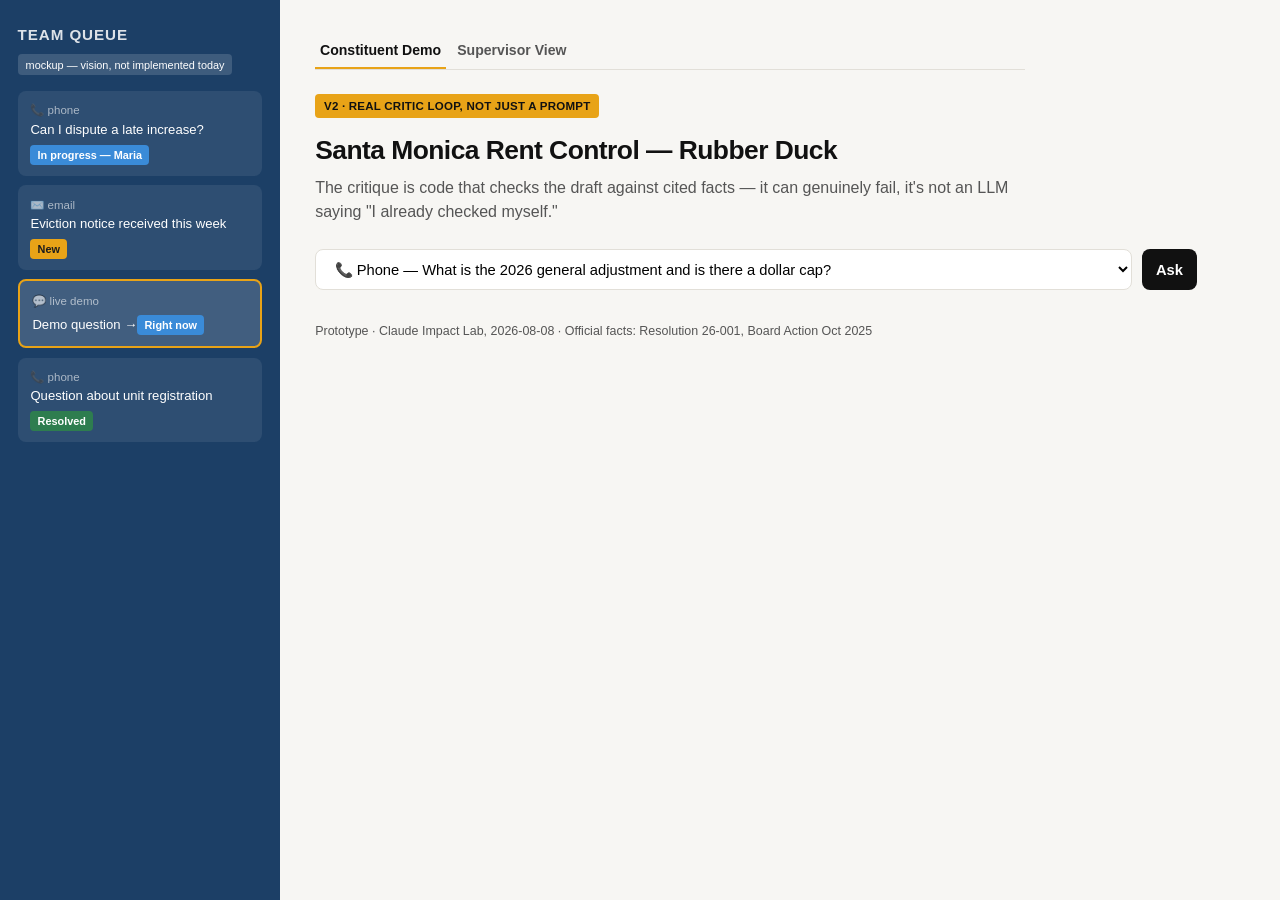
==== demo.html @ db66ff08 "demo.html: ADU case escalates instead of answering Client raised ADUs alongside Airbnb, describing t" ====
<!DOCTYPE html>
<html lang="en">
<head>
<meta charset="UTF-8">
<meta name="viewport" content="width=device-width, initial-scale=1.0">
<title>Santa Monica Rent Control — Rubber Duck</title>
<style>
  :root {
    --bg: #f7f6f3; --card: #fff; --ink: #111; --accent: #e8a317;
    --muted: #555; --border: #e2dfd8; --blue: #1c3f66; --blue-lt: #eaf1f8;
    --ok: #1f7a3d; --fail: #b3261e; --tenant: #1c3f66; --landlord: #8a5a17;
  }
  * { box-sizing: border-box; margin: 0; padding: 0; }
  body {
    font-family: -apple-system, BlinkMacSystemFont, "Segoe UI", Roboto, Helvetica, Arial, sans-serif;
    background: var(--bg); color: var(--ink); line-height: 1.5;
  }
  .shell { display: grid; grid-template-columns: 280px 1fr; min-height: 100vh; }
  @media (max-width: 800px) { .shell { grid-template-columns: 1fr; } }

  /* side queue -- Lily's vision, honestly labeled as a mockup */
  .queue { background: var(--blue); color: #fff; padding: 1.5rem 1.1rem; }
  .queue h2 { font-size: .95rem; text-transform: uppercase; letter-spacing: .06em; opacity: .85; margin-bottom: .3rem; }
  .queue .tag-mockup { font-size: .68rem; background: rgba(255,255,255,.15); padding: .15rem .5rem; border-radius: 4px; display: inline-block; margin-bottom: 1rem; }
  .ticket { background: rgba(255,255,255,.08); border-radius: 8px; padding: .7rem .8rem; margin-bottom: .6rem; font-size: .82rem; }
  .ticket .channel { opacity: .6; font-size: .72rem; }
  .status { display: inline-block; font-size: .68rem; font-weight: 700; padding: .1rem .45rem; border-radius: 4px; margin-top: .35rem; }
  .status.new { background: #e8a317; color: #1c1c1c; }
  .status.progress { background: #3a8bd8; color: #fff; }
  .status.done { background: #2e7d4f; color: #fff; }
  .ticket.active { border: 2px solid var(--accent); background: rgba(255,255,255,.16); }

  main { padding: 2rem 2.2rem 3rem; max-width: 780px; }
  .tag { display: inline-block; background: var(--accent); color: #111; font-size: .72rem; font-weight: 700; padding: .22rem .55rem; border-radius: 4px; margin-bottom: .8rem; letter-spacing: .02em; }
  h1 { font-size: 1.65rem; font-weight: 700; letter-spacing: -.02em; margin-bottom: .3rem; }
  .lead { color: var(--muted); margin-bottom: 1.6rem; }

  .question-box { display: flex; gap: .6rem; margin-bottom: 1.6rem; }
  select, button.ask {
    font-size: .92rem; padding: .65rem .9rem; border-radius: 8px; border: 1px solid var(--border);
  }
  select { flex: 1; background: #fff; }
  button.ask { background: var(--ink); color: #fff; border: none; font-weight: 600; cursor: pointer; }
  button.ask:hover { opacity: .88; }

  .step { background: var(--card); border: 1px solid var(--border); border-radius: 12px; padding: 1.2rem 1.4rem; margin-bottom: 1rem; opacity: 0; transform: translateY(6px); transition: opacity .35s, transform .35s; }
  .step.show { opacity: 1; transform: translateY(0); }
  .step h3 { font-size: .82rem; text-transform: uppercase; letter-spacing: .05em; color: var(--muted); margin-bottom: .5rem; display: flex; align-items: center; gap: .4rem; }
  .step .body { font-size: .93rem; }
  .step.critique-ok h3 { color: var(--ok); }
  .step.critique-fail h3 { color: var(--fail); }
  .step.escalate h3 { color: var(--landlord); }
  .cite { color: var(--muted); font-size: .8rem; }
  .finding { font-size: .85rem; padding: .3rem 0; }
  .finding.ok { color: var(--ok); }
  .finding.fail { color: var(--fail); font-weight: 600; }

  .urgency-pill { display: inline-block; font-size: .7rem; font-weight: 700; padding: .15rem .5rem; border-radius: 999px; margin-left: .4rem; vertical-align: middle; }
  .urgency-pill.FAQ { background: #e6ebf1; color: var(--blue); }
  .urgency-pill.normal { background: #eee; color: var(--muted); }
  .urgency-pill.URGENT { background: #fdeceb; color: var(--fail); }

  .channel-pill { display: inline-block; font-size: .78rem; font-weight: 600; padding: .2rem .6rem; border-radius: 999px; background: var(--blue-lt); color: var(--blue); margin-right: .4rem; }

  .two-party { display: grid; grid-template-columns: 1fr 1fr; gap: .9rem; margin-top: .6rem; }
  @media (max-width: 620px) { .two-party { grid-template-columns: 1fr; } }
  .party-card { border-radius: 10px; padding: .8rem .9rem; font-size: .88rem; }
  .party-card.tenant { background: #eaf1f8; border-left: 4px solid var(--tenant); }
  .party-card.landlord { background: #fbf1e0; border-left: 4px solid var(--landlord); }
  .party-card .party-label { font-weight: 700; font-size: .72rem; text-transform: uppercase; letter-spacing: .04em; margin-bottom: .35rem; }
  .party-card.tenant .party-label { color: var(--tenant); }
  .party-card.landlord .party-label { color: var(--landlord); }
  .party-fact { margin-bottom: .55rem; }
  .party-fact:last-child { margin-bottom: 0; }

  .closing-question { margin-top: .9rem; font-style: italic; color: var(--muted); }

  .telemetry { background: var(--ink); color: #fff; border-radius: 12px; padding: 1.3rem 1.4rem; margin-top: 1.4rem; }
  .telemetry h3 { font-size: .82rem; text-transform: uppercase; letter-spacing: .05em; opacity: .75; margin-bottom: .7rem; }
  .telemetry-row { display: flex; justify-content: space-between; align-items: baseline; padding: .5rem 0; border-bottom: 1px solid rgba(255,255,255,.12); }
  .telemetry-row:last-child { border-bottom: none; }
  .telemetry-label { font-size: .85rem; opacity: .8; }
  .telemetry-value { font-size: 1.3rem; font-weight: 700; }
  .telemetry-value.accent { color: var(--accent); }
  .telemetry-note { font-size: .72rem; opacity: .55; margin-top: .6rem; }

  footer { margin-top: 2rem; font-size: .78rem; color: var(--muted); }

  /* tabs */
  .tab-bar { display: flex; gap: .4rem; margin-bottom: 1.4rem; border-bottom: 1px solid var(--border); }
  .tab-btn { background: none; border: none; font-size: .88rem; font-weight: 600; color: var(--muted); padding: .6rem .3rem; cursor: pointer; border-bottom: 2px solid transparent; }
  .tab-btn.active { color: var(--ink); border-bottom-color: var(--accent); }
  .tab-btn:hover { color: var(--ink); }

  /* supervisor view (mockup) */
  .supervisor-grid { display: grid; grid-template-columns: 1fr 1fr; gap: 1rem; }
  @media (max-width: 700px) { .supervisor-grid { grid-template-columns: 1fr; } }
  .sup-card { background: var(--card); border: 1px solid var(--border); border-radius: 12px; padding: 1.1rem 1.3rem; }
  .sup-card h3 { font-size: .82rem; text-transform: uppercase; letter-spacing: .05em; color: var(--muted); margin-bottom: .7rem; }
  .sup-note { font-size: .82rem; color: var(--muted); font-style: italic; margin-bottom: .7rem; }
  .staff-row { display: flex; justify-content: space-between; padding: .4rem 0; border-bottom: 1px solid var(--border); font-size: .88rem; }
  .staff-row:last-child { border-bottom: none; }
  .staff-role { color: var(--muted); font-size: .78rem; }
  .staff-count { font-weight: 600; }
  .pill-leave { display: inline-block; background: #fdeceb; color: var(--fail); font-size: .68rem; font-weight: 700; padding: .1rem .4rem; border-radius: 4px; margin-left: .4rem; }
  .speed-row { display: flex; align-items: center; gap: .6rem; padding: .35rem 0; font-size: .85rem; }
  .speed-name { width: 55px; flex-shrink: 0; }
  .speed-bar { flex: 1; height: 8px; background: var(--border); border-radius: 999px; overflow: hidden; }
  .speed-fill { height: 100%; background: var(--accent); border-radius: 999px; }
  .speed-val { width: 100px; flex-shrink: 0; font-weight: 600; font-size: .8rem; }
  .speed-trend { color: var(--ok); font-weight: 700; font-size: .72rem; }
  .coverage-row, .requeue-row { font-size: .88rem; padding: .35rem 0; }
</style>
</head>
<body>
<div class="shell">

  <aside class="queue">
    <h2>Team Queue</h2>
    <div class="tag-mockup">mockup — vision, not implemented today</div>
    <div class="ticket"><div class="channel">📞 phone</div>Can I dispute a late increase?<div class="status progress">In progress — Maria</div></div>
    <div class="ticket"><div class="channel">✉️ email</div>Eviction notice received this week<div class="status new">New</div></div>
    <div class="ticket active"><div class="channel">💬 live demo</div>Demo question →<div class="status progress">Right now</div></div>
    <div class="ticket"><div class="channel">📞 phone</div>Question about unit registration<div class="status done">Resolved</div></div>
  </aside>

  <main>
    <div class="tab-bar">
      <button class="tab-btn active" id="tab-btn-demo" onclick="switchTab('demo')">Constituent Demo</button>
      <button class="tab-btn" id="tab-btn-supervisor" onclick="switchTab('supervisor')">Supervisor View</button>
    </div>

    <div id="tab-demo">
      <div class="tag">V2 · REAL CRITIC LOOP, NOT JUST A PROMPT</div>
      <h1>Santa Monica Rent Control — Rubber Duck</h1>
      <p class="lead">The critique is code that checks the draft against cited facts — it can genuinely fail, it's not an LLM saying "I already checked myself."</p>

      <div class="question-box">
        <select id="questions">
          <option value="0">📞 Phone — What is the 2026 general adjustment and is there a dollar cap?</option>
          <option value="1">💬 Text — My tenancy started in November 2025. Am I eligible for the September 2026 adjustment?</option>
          <option value="2">✉️ Email — I want to put my unit on Airbnb for short stays, does rent control apply?</option>
          <option value="3">💬 Text — I'm thinking of building an ADU on my property, does rent control apply to it?</option>
          <option value="4">📞 Phone — I got a 3-day eviction notice, what do I do?</option>
          <option value="5">✉️ Email — The landlord's story: "I came back to my beach house and there are people living inside for a year now..."</option>
          <option value="6">⚠️ Trap question: what's the increase, according to you, 8%?</option>
        </select>
        <button class="ask" onclick="run()">Ask</button>
      </div>

      <div id="steps"></div>

      <footer>Prototype · Claude Impact Lab, 2026-08-08 · Official facts: Resolution 26-001, Board Action Oct 2025</footer>
    </div>

    <div id="tab-supervisor" style="display:none;">
      <div class="tag" style="background:#eee;color:var(--muted);">MOCKUP — VISION, NOT IMPLEMENTED TODAY</div>
      <h1>Supervisor View</h1>
      <p class="lead">"I also want to be able to show my boss that I'm doing things." — client, verbatim. What a supervisor needs to see day to day.</p>

      <div class="supervisor-grid">
        <div class="sup-card">
          <h3>Cases by staff member</h3>
          <div class="staff-row"><span class="staff-name">Maria <span class="staff-role">(lead)</span></span><span class="staff-count">14 active</span></div>
          <div class="staff-row"><span class="staff-name">Devon <span class="staff-role">(intern)</span></span><span class="staff-count">6 active</span></div>
          <div class="staff-row"><span class="staff-name">Priya <span class="staff-role">(intern)</span></span><span class="staff-count">5 active</span></div>
          <div class="staff-row"><span class="staff-name">Sam <span class="staff-role">(part-time)</span></span><span class="staff-count">3 active <span class="pill-leave">on leave next 2 days</span></span></div>
        </div>

        <div class="sup-card">
          <h3>Speed per person, over time</h3>
          <p class="sup-note">"They started training, had less speed, now they're at full speed." — client, verbatim.</p>
          <div class="speed-row"><span class="speed-name">Maria</span><div class="speed-bar"><div class="speed-fill" style="width:92%"></div></div><span class="speed-val">92%</span></div>
          <div class="speed-row"><span class="speed-name">Devon</span><div class="speed-bar"><div class="speed-fill" style="width:78%"></div></div><span class="speed-val">78% <span class="speed-trend">↑ from 40%</span></span></div>
          <div class="speed-row"><span class="speed-name">Priya</span><div class="speed-bar"><div class="speed-fill" style="width:85%"></div></div><span class="speed-val">85% <span class="speed-trend">↑ from 35%</span></span></div>
          <div class="speed-row"><span class="speed-name">Sam</span><div class="speed-bar"><div class="speed-fill" style="width:60%"></div></div><span class="speed-val">60%</span></div>
        </div>

        <div class="sup-card">
          <h3>Coverage</h3>
          <div class="coverage-row"><span class="finding fail" style="padding:0;">Sam</span> — out next 2 days, <strong>4 cases reassigned</strong> to Maria &amp; Priya</div>
          <div class="coverage-row">All other staff — <span class="finding ok" style="padding:0;">covered</span></div>
        </div>

        <div class="sup-card">
          <h3>Unresolved / re-queued</h3>
          <div class="requeue-row">3 cases re-queued this week (staff unavailable)</div>
          <div class="requeue-row">1 case unresolved &gt;5 days — flagged for follow-up</div>
        </div>
      </div>

      <footer style="margin-top:1.6rem;">Mockup only — no case data shown here is real. Field structure reflects the client's request, not a working integration.</footer>
    </div>
  </main>
</div>

<script>
// Same logic as duck.py, re-implemented in plain JS so the live demo has no
// dependency on a server, network, or API -- zero points of failure.
const FACTS = {
  ga_2026_pct: {label: "2026 general adjustment", value: "2.6%", citation: "Resolution 26-001"},
  ga_2026_cap: {label: "2026 general adjustment dollar cap", value: "$70/month (units with MAR ≥ $2,674)", citation: "Resolution 26-001"},
  ga_2026_effective: {label: "2026 general adjustment effective date", value: "September 1, 2026", citation: "Resolution 26-001"},
  ga_eligibility: {label: "general adjustment eligibility", value: "tenancy started before Sep 1, 2025; unit properly registered; no uncorrected health/safety citations; written notice per state law", citation: "Resolution 26-001"},
  banked_cap: {label: "banked increase cap", value: "maximum 10% of the tenant's previous rent in any 12-month period", citation: "Board Action, October 2025"},
  just_cause_eviction: {label: "just-cause eviction", value: "applies; grounds listed in Charter Sec. 1806", citation: "City Charter Sec. 1806"},
};

// Two-party framing: for each fact, what it means for each side. The office
// represents both tenants and landlords, it does not arbitrate -- the system
// ILLUMINATES the difference in reading, it does not resolve it. Same fact,
// same citation, two readings.
const TWO_PARTY = {
  ga_2026_pct: {
    tenant: "Your rent can go up by at most 2.6% starting Sep 1, 2026 -- no more than that under this adjustment, subject to the dollar cap if it applies.",
    landlord: "You can apply up to a 2.6% general adjustment starting Sep 1, 2026, subject to the dollar cap for higher-rent units.",
  },
  ga_2026_cap: {
    tenant: "If your current rent (MAR) is $2,674 or more, the dollar increase is capped at $70/month even if 2.6% would be higher in your case.",
    landlord: "For units with MAR ≥ $2,674, the increase cannot exceed $70/month even if the calculated 2.6% is higher.",
  },
  ga_eligibility: {
    tenant: "The landlord can only apply this adjustment if your tenancy started before Sep 1, 2025, the unit is registered, there are no uncorrected health/safety citations, and you were given written notice per state law. If any of these is missing, you can challenge the increase.",
    landlord: "To apply the adjustment you need the tenancy to have started before Sep 1, 2025, the unit to be registered, no outstanding health/safety citations, and written notice given per state law.",
  },
  banked_cap: {
    tenant: "Even if the landlord has banked increases from prior years, they cannot charge you more than 10% of your previous rent in any 12-month period, all at once.",
    landlord: "Banked increases applied at once are capped at a maximum of 10% of the tenant's previous rent in any 12-month period.",
  },
  just_cause_eviction: {
    tenant: "You cannot be evicted without a recognized just cause -- the valid grounds are listed in Charter Sec. 1806, it is not up to the landlord's discretion.",
    landlord: "To evict a tenant you need a just cause among the grounds listed in Charter Sec. 1806 -- ending the lease alone is not enough.",
  },
};

// Office-reported baseline: this number comes from the Rent Control Board,
// it is not something we measured. Never present it as our own measurement.
const OFFICE_REPORTED_BASELINE = "3–5 weeks";

const QUESTIONS = [
  {
    q: "What is the 2026 general adjustment and is there a dollar cap?",
    channel: "phone", urgency: "normal",
    topics: ["ga_2026_pct", "ga_2026_cap", "ga_2026_effective"],
  },
  {
    q: "My tenancy started in November 2025. Am I eligible for the September 2026 adjustment?",
    channel: "text", urgency: "normal",
    topics: ["ga_eligibility", "ga_2026_effective"],
  },
  {
    q: "I want to put my unit on Airbnb for short stays, does rent control apply?",
    channel: "email", urgency: "normal",
    escalate: true,
    escalateReason: "This question mentions short-term/Airbnb-style rental. The official source (santamonica.gov/rentcontrol) does not cover this topic, so nothing can be asserted with a verified citation. Escalating to human staff.",
  },
  // ADUs (accessory dwelling units): same treatment as Airbnb -- escalate, do
  // not answer. The client described ADUs as legal only under "a very
  // specific set of conditions" and "a big problem" -- exactly the kind of
  // conditional rule that must not be guessed at from a facts table that
  // doesn't have those conditions in it.
  {
    q: "I'm thinking of building an ADU (accessory dwelling unit) on my property. Does rent control apply to it?",
    channel: "text", urgency: "normal",
    escalate: true,
    escalateReason: "This question is about an accessory dwelling unit (ADU). ADUs are legal only under a specific set of conditions, and the facts table doesn't have the detail needed to assert which conditions apply here. Escalating to human staff.",
  },
  {
    q: "I got a 3-day eviction notice, what do I do?",
    channel: "phone", urgency: "URGENT",
    topics: ["just_cause_eviction"],
  },
  // The landlord-in-crisis story: same office, same neutrality, same quality
  // of service for a landlord as for a tenant. We DO cite the one fact we
  // have (just-cause eviction applies) but we do NOT determine which specific
  // ground applies to this occupant's situation -- that's a case-specific
  // legal determination the facts table doesn't resolve, so it escalates
  // instead of guessing. Proves neutrality better than any tenant example.
  {
    q: "I saved my whole life and bought a beautiful house facing the beach. I'm not there much, I go in summer. I came back once and there are people living inside for a year now. At this point I can't just remove them. What are my legal options in Santa Monica?",
    channel: "email", urgency: "normal",
    partialEscalate: true,
    topics: ["just_cause_eviction"],
    escalateReason: "This situation needs a case-specific legal determination (which just-cause ground applies, and how) that the facts table doesn't resolve on its own. Escalating to human staff for a full review -- the general rule above is cited, but the specific path forward is not something we can assert without more detail.",
  },
  // trap question: forces a draft with a number that has NO citation, so the
  // critique genuinely fails live, instead of a happy path that could never fail
  {
    q: "What's the increase, according to you, 8%?",
    channel: "text", urgency: "normal",
    topics: ["ga_2026_pct"], forceFail: true,
  },
];

const CHANNEL_ICON = {phone: "📞", text: "💬", email: "✉️"};
const CHANNEL_LABEL = {phone: "Outbound call", text: "Outbound SMS", email: "Outbound email"};

function switchTab(tab) {
  document.getElementById('tab-demo').style.display = tab === 'demo' ? '' : 'none';
  document.getElementById('tab-supervisor').style.display = tab === 'supervisor' ? '' : 'none';
  document.getElementById('tab-btn-demo').classList.toggle('active', tab === 'demo');
  document.getElementById('tab-btn-supervisor').classList.toggle('active', tab === 'supervisor');
}

function stepHTML(cls, title, bodyHTML) {
  return `<div class="step ${cls}"><h3>${title}</h3><div class="body">${bodyHTML}</div></div>`;
}

async function show(html) {
  document.getElementById('steps').insertAdjacentHTML('beforeend', html);
  await new Promise(r => setTimeout(r, 40));
  const nodes = document.querySelectorAll('.step');
  nodes[nodes.length - 1].classList.add('show');
  await new Promise(r => setTimeout(r, 550));
}

function fmtMinutes(startMs) {
  const elapsed = (performance.now() - startMs) / 1000;
  return elapsed < 1 ? "< 1 second" : elapsed.toFixed(1) + " seconds";
}

async function run() {
  const t0 = performance.now();
  document.getElementById('steps').innerHTML = '';
  const idx = parseInt(document.getElementById('questions').value);
  const p = QUESTIONS[idx];

  // STEP 1 -- ticket comes in on a channel, visible
  await show(stepHTML('', '1 · Ticket received',
    `<span class="channel-pill">${CHANNEL_ICON[p.channel]} ${p.channel}</span>` +
    `<span class="urgency-pill ${p.urgency}">${p.urgency === 'URGENT' ? '🔴 URGENT' : p.urgency === 'FAQ' ? 'FAQ' : 'normal'}</span>` +
    `<br><br><em>"${p.q}"</em>`
  ));

  // STEP 2 -- Airbnb / short-term always escalates, no fact-based answer generated
  if (p.escalate) {
    await show(stepHTML('escalate', '2 · Escalation triggered', p.escalateReason));
    await show(stepHTML('escalate', '3 · Final response',
      `[${CHANNEL_LABEL[p.channel]}] This request needs direct attention from our staff -- I'm escalating it right now so someone can contact you with a specific answer. In the meantime you can check santamonica.gov/rentcontrol.` +
      `<div class="closing-question">Does this cover your question, or do you need more info?</div>`
    ));
    renderTelemetry(idx, t0, true);
    return;
  }

  // STEP 2b -- partial escalation: we DO cite the one fact we have, but the
  // case-specific determination (which ground, how it applies here) is
  // outside what the facts table can answer, so it escalates instead of
  // guessing. Same office, same neutrality, same standard of care for a
  // landlord as for a tenant -- this is the case that proves it.
  if (p.partialEscalate) {
    const cited = p.topics.map(t => `${FACTS[t].label}: ${FACTS[t].value} [${FACTS[t].citation}]`).join(' — ');
    await show(stepHTML('', '2 · Draft (the one fact we can cite)', cited));
    await show(stepHTML('escalate', '3 · Critique: general rule cited, specific determination escalated', p.escalateReason));
    await show(stepHTML('escalate', '4 · Final response',
      `[${CHANNEL_LABEL[p.channel]}] Here's what applies in general: ${cited}. For your specific situation, this needs a full review by our staff -- I'm escalating it now so someone can walk through the details with you. In the meantime you can check santamonica.gov/rentcontrol.` +
      `<div class="closing-question">Does this cover your question, or do you need more info?</div>`
    ));
    renderTelemetry(idx, t0, false, false, true);
    return;
  }

  // STEP 2 -- draft (not yet verified)
  let draft = p.topics.map(t => `${FACTS[t].label}: ${FACTS[t].value} [${FACTS[t].citation}]`).join(' — ');
  if (p.forceFail) draft = 'the 2026 general adjustment is 8%, no source'; // deliberately off-spec draft, to show the critique genuinely catches it
  await show(stepHTML('', '2 · Draft (not yet verified)', draft));

  // STEP 3 -- CRITIQUE: real check against the facts table, can fail
  const findings = [];
  if (p.forceFail) {
    findings.push('<div class="finding fail">✗ FAIL: "8%" does not appear in the official facts table — invented number detected</div>');
  } else {
    for (const t of p.topics) {
      if (draft.includes(FACTS[t].citation)) {
        findings.push(`<div class="finding ok">✓ "${FACTS[t].label}" verified against ${FACTS[t].citation}</div>`);
      } else {
        findings.push(`<div class="finding fail">✗ FAIL: "${t}" has no citation</div>`);
      }
    }
  }
  const failed = findings.some(h => h.includes('fail'));
  await show(stepHTML(failed ? 'critique-fail' : 'critique-ok', '3 · Critique (code, not another prompt)', findings.join('')));

  // STEP 4 -- final response
  if (failed) {
    await show(stepHTML('critique-fail', '4 · Final response',
      `[${CHANNEL_LABEL[p.channel]}] This answer is withheld. The system blocked it because it could not be verified — the resident is referred to santamonica.gov/rentcontrol.`
    ));
    renderTelemetry(idx, t0, false, true);
    return;
  }

  let finalHTML = `[${CHANNEL_LABEL[p.channel]}] ${draft}<br><br><span class="cite">Every fact shown was verified against the official source before reaching you.</span>`;

  // STEP 5 -- two-party panel: same fact, same citation, two readings
  const partyCards = p.topics.filter(t => TWO_PARTY[t]).map(t => `
    <div class="party-card tenant"><div class="party-label">If you're a tenant</div><div class="party-fact">${TWO_PARTY[t].tenant}</div></div>
    <div class="party-card landlord"><div class="party-label">If you're a landlord</div><div class="party-fact">${TWO_PARTY[t].landlord}</div></div>
  `).join('');

  await show(stepHTML('', '4 · Final response', finalHTML));
  if (partyCards) {
    await show(stepHTML('', '5 · How this applies to your situation', `<div class="two-party">${partyCards}</div>`));
  }
  await show(stepHTML('', `${partyCards ? '6' : '5'} · Closing question`,
    `<span class="closing-question">Does this cover your question, or do you need more info?</span>`
  ));

  renderTelemetry(idx, t0, false, false);
}

function renderTelemetry(idx, t0, escalated, blocked, partialEscalated) {
  const elapsed = fmtMinutes(t0);
  let outcomeLabel = "Resolved without human staff";
  if (escalated) outcomeLabel = "Escalated to human staff (correct outcome — topic outside official source)";
  if (blocked) outcomeLabel = "Answer withheld by critique (correct outcome — no invented facts shown)";
  if (partialEscalated) outcomeLabel = "General rule cited, case-specific review escalated (correct outcome — same standard for landlord as for tenant)";

  document.getElementById('steps').insertAdjacentHTML('beforeend', `
    <div class="telemetry">
      <h3>Telemetry — what Ericka reports to oversight</h3>
      <div class="telemetry-row">
        <div class="telemetry-label">Office-reported baseline (not measured by us)</div>
        <div class="telemetry-value">${OFFICE_REPORTED_BASELINE}</div>
      </div>
      <div class="telemetry-row">
        <div class="telemetry-label">This query, start to finish</div>
        <div class="telemetry-value accent">${elapsed}</div>
      </div>
      <div class="telemetry-row">
        <div class="telemetry-label">Outcome</div>
        <div class="telemetry-value" style="font-size:.95rem;">${outcomeLabel}</div>
      </div>
      <div class="telemetry-note">Baseline is a figure reported by the Rent Control Board office, not a measurement performed by this system. The per-query time above is measured live in this demo run.</div>
    </div>
  `);
}
</script>
</body>
</html>
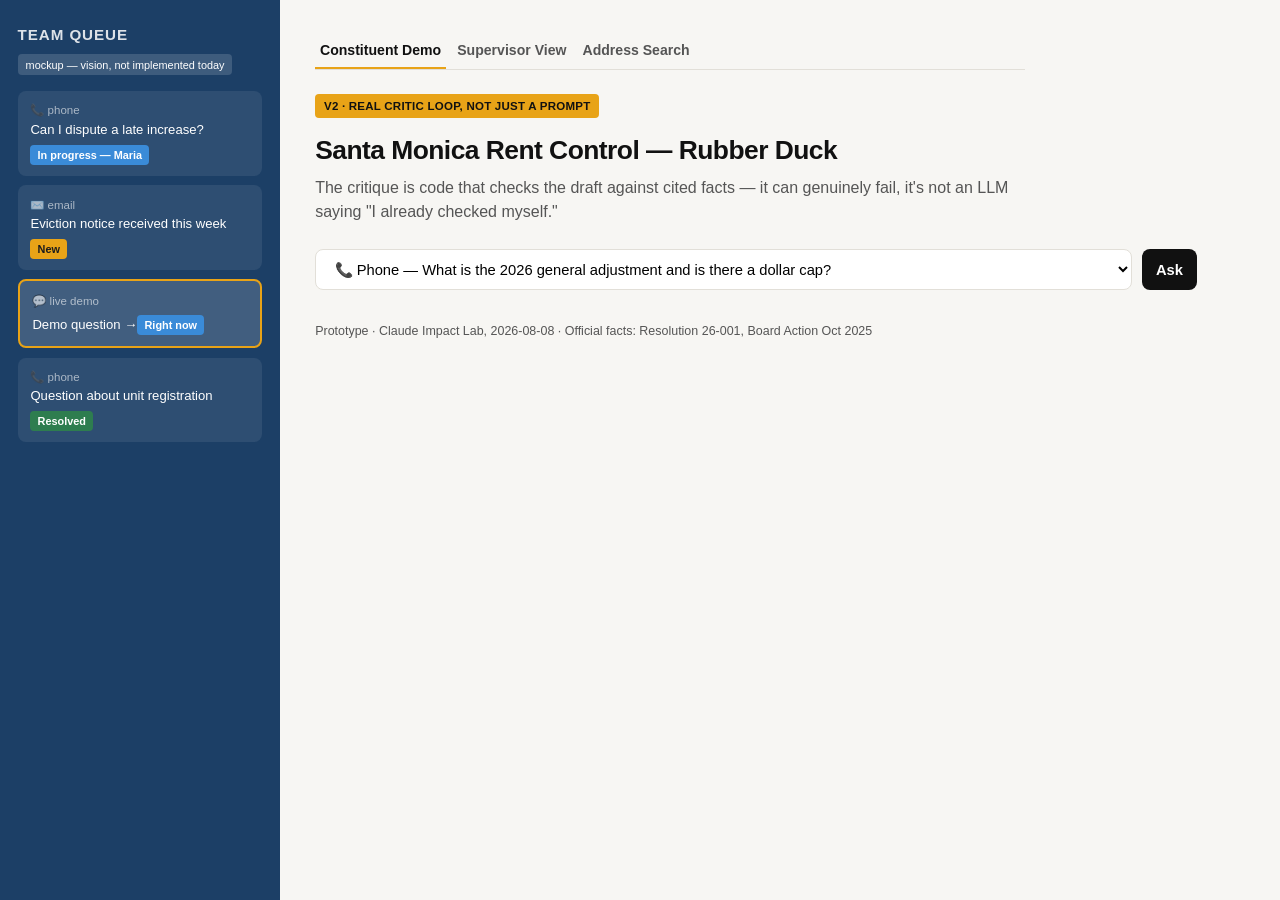
==== commit 4880b8d0: "Add QA-HARD.md: 10 hard judge questions with honest answers Includes the ones that hurt: no measured" ====
--- a/demo.html
+++ b/demo.html
@@ -128,6 +128,7 @@
     <div class="tab-bar">
       <button class="tab-btn active" id="tab-btn-demo" onclick="switchTab('demo')">Constituent Demo</button>
       <button class="tab-btn" id="tab-btn-supervisor" onclick="switchTab('supervisor')">Supervisor View</button>
+      <button class="tab-btn" id="tab-btn-address" onclick="switchTab('address')">Address Search</button>
     </div>
 
     <div id="tab-demo">
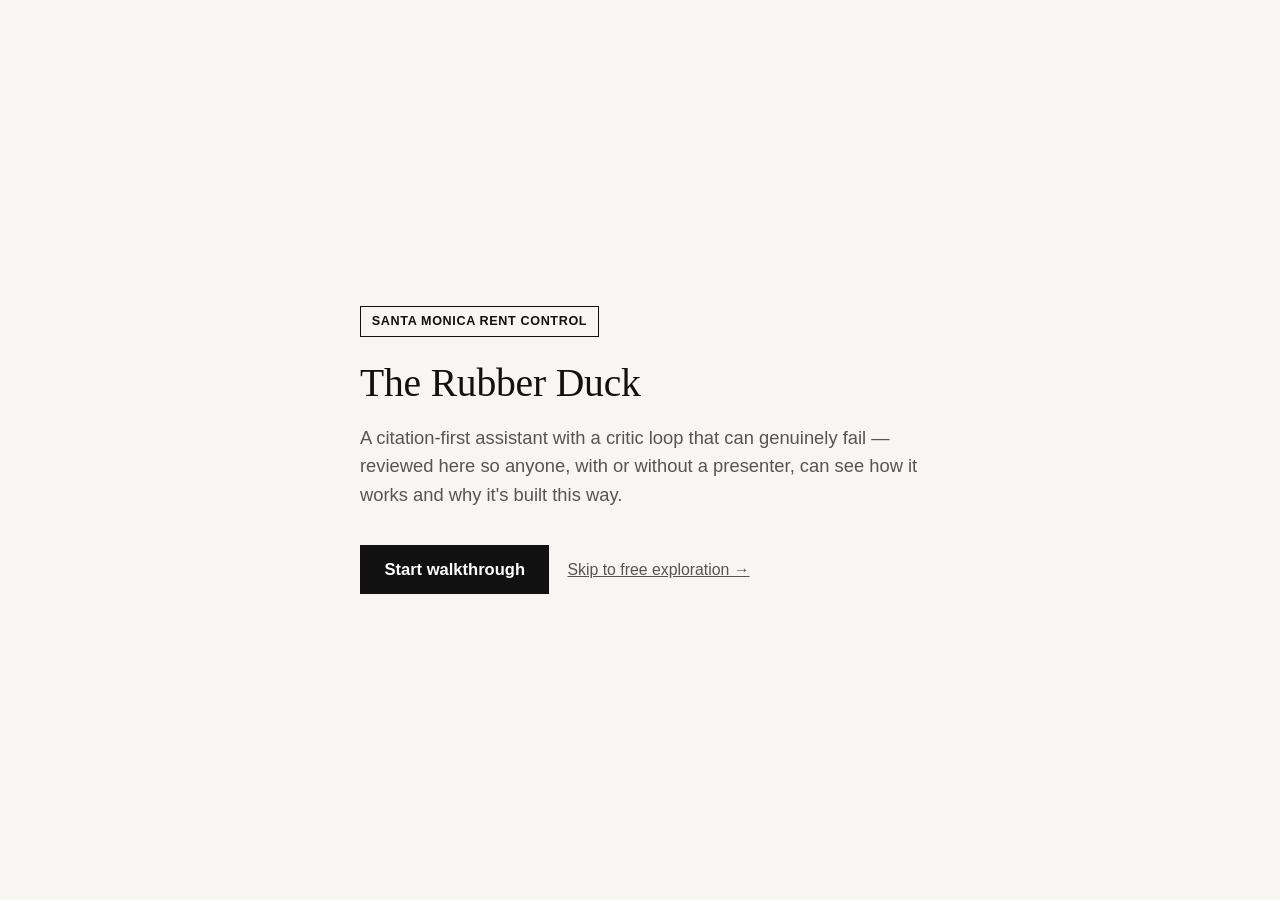
==== commit a13e5384: "Timeless redesign: splash, guided walkthrough, staff progress view Typographic hierarchy over decora" ====
--- a/demo.html
+++ b/demo.html
@@ -5,115 +5,179 @@
 <meta name="viewport" content="width=device-width, initial-scale=1.0">
 <title>Santa Monica Rent Control — Rubber Duck</title>
 <style>
+  /* Timeless direction: typographic hierarchy over decoration. Minimal
+     palette (ink, paper, one accent). Thin 1px rules instead of shadows.
+     Small/zero radii. Serif for titles (institutional gravity), clean sans
+     for UI and data. No gradients, no glassmorphism, no drop shadows. System
+     font stacks only -- zero network dependency, the event wifi can't break
+     this. Reference: government forms done well, Swiss railway signage,
+     Vignelli; GOV.UK and USWDS age well for the same reason. */
   :root {
     --bg: #f7f6f3; --card: #fff; --ink: #111; --accent: #e8a317;
-    --muted: #555; --border: #e2dfd8; --blue: #1c3f66; --blue-lt: #eaf1f8;
+    --muted: #555; --border: #ddd8cc; --rule: #111;
     --ok: #1f7a3d; --fail: #b3261e; --tenant: #1c3f66; --landlord: #8a5a17;
+    --serif: Georgia, "Times New Roman", Times, serif;
+    --sans: -apple-system, BlinkMacSystemFont, "Segoe UI", Helvetica, Arial, sans-serif;
   }
   * { box-sizing: border-box; margin: 0; padding: 0; }
+  html { font-size: 18px; } /* base bumped from browser default 16px: this demo
+    is read from a projector at ~5m in a room, not on a monitor at 40cm --
+    every rem-based size below scales up from this. */
   body {
-    font-family: -apple-system, BlinkMacSystemFont, "Segoe UI", Roboto, Helvetica, Arial, sans-serif;
-    background: var(--bg); color: var(--ink); line-height: 1.5;
+    font-family: var(--sans);
+    background: var(--bg); color: var(--ink); line-height: 1.55;
   }
   .shell { display: grid; grid-template-columns: 280px 1fr; min-height: 100vh; }
   @media (max-width: 800px) { .shell { grid-template-columns: 1fr; } }
 
   /* side queue -- Lily's vision, honestly labeled as a mockup */
-  .queue { background: var(--blue); color: #fff; padding: 1.5rem 1.1rem; }
-  .queue h2 { font-size: .95rem; text-transform: uppercase; letter-spacing: .06em; opacity: .85; margin-bottom: .3rem; }
-  .queue .tag-mockup { font-size: .68rem; background: rgba(255,255,255,.15); padding: .15rem .5rem; border-radius: 4px; display: inline-block; margin-bottom: 1rem; }
-  .ticket { background: rgba(255,255,255,.08); border-radius: 8px; padding: .7rem .8rem; margin-bottom: .6rem; font-size: .82rem; }
-  .ticket .channel { opacity: .6; font-size: .72rem; }
-  .status { display: inline-block; font-size: .68rem; font-weight: 700; padding: .1rem .45rem; border-radius: 4px; margin-top: .35rem; }
-  .status.new { background: #e8a317; color: #1c1c1c; }
-  .status.progress { background: #3a8bd8; color: #fff; }
-  .status.done { background: #2e7d4f; color: #fff; }
-  .ticket.active { border: 2px solid var(--accent); background: rgba(255,255,255,.16); }
-
-  main { padding: 2rem 2.2rem 3rem; max-width: 780px; }
-  .tag { display: inline-block; background: var(--accent); color: #111; font-size: .72rem; font-weight: 700; padding: .22rem .55rem; border-radius: 4px; margin-bottom: .8rem; letter-spacing: .02em; }
-  h1 { font-size: 1.65rem; font-weight: 700; letter-spacing: -.02em; margin-bottom: .3rem; }
-  .lead { color: var(--muted); margin-bottom: 1.6rem; }
-
-  .question-box { display: flex; gap: .6rem; margin-bottom: 1.6rem; }
+  .queue { background: var(--ink); color: #fff; padding: 2rem 1.4rem; border-right: 1px solid var(--rule); }
+  .queue h2 { font-family: var(--serif); font-size: 1rem; letter-spacing: .02em; opacity: .9; margin-bottom: .5rem; }
+  .queue .tag-mockup { font-size: .68rem; letter-spacing: .04em; text-transform: uppercase; border: 1px solid rgba(255,255,255,.35); padding: .2rem .5rem; display: inline-block; margin-bottom: 1.2rem; }
+  .ticket { border-top: 1px solid rgba(255,255,255,.2); padding: .8rem 0; font-size: .84rem; }
+  .ticket .channel { opacity: .65; font-size: .72rem; display: block; margin-bottom: .2rem; }
+  .status { display: inline-block; font-size: .68rem; font-weight: 700; letter-spacing: .03em; padding: .1rem 0; margin-top: .4rem; text-transform: uppercase; border-bottom: 1px solid currentColor; }
+  .status.new { color: var(--accent); }
+  .status.progress { color: #9fc4e8; }
+  .status.done { color: #7fca9c; }
+  .ticket.active { border-top: 1px solid var(--accent); padding-top: calc(.8rem - 1px); }
+
+  main { padding: 2.6rem 2.6rem 3.5rem; max-width: 820px; }
+  .tag { display: inline-block; border: 1px solid var(--ink); color: var(--ink); font-size: .7rem; font-weight: 600; letter-spacing: .05em; text-transform: uppercase; padding: .25rem .6rem; margin-bottom: 1rem; }
+  h1 { font-family: var(--serif); font-size: 1.9rem; font-weight: 400; letter-spacing: -.005em; margin-bottom: .4rem; line-height: 1.2; }
+  .lead { color: var(--muted); margin-bottom: 1.8rem; max-width: 60ch; }
+
+  .question-box { display: flex; gap: .6rem; margin-bottom: 1.8rem; }
   select, button.ask {
-    font-size: .92rem; padding: .65rem .9rem; border-radius: 8px; border: 1px solid var(--border);
+    font-family: var(--sans); font-size: .92rem; padding: .65rem .9rem; border-radius: 0; border: 1px solid var(--ink);
   }
   select { flex: 1; background: #fff; }
-  button.ask { background: var(--ink); color: #fff; border: none; font-weight: 600; cursor: pointer; }
-  button.ask:hover { opacity: .88; }
-
-  .step { background: var(--card); border: 1px solid var(--border); border-radius: 12px; padding: 1.2rem 1.4rem; margin-bottom: 1rem; opacity: 0; transform: translateY(6px); transition: opacity .35s, transform .35s; }
-  .step.show { opacity: 1; transform: translateY(0); }
-  .step h3 { font-size: .82rem; text-transform: uppercase; letter-spacing: .05em; color: var(--muted); margin-bottom: .5rem; display: flex; align-items: center; gap: .4rem; }
-  .step .body { font-size: .93rem; }
+  button.ask { background: var(--ink); color: #fff; border: 1px solid var(--ink); font-weight: 600; cursor: pointer; }
+  button.ask:hover { background: #333; }
+
+  .step { background: var(--card); border: 1px solid var(--border); border-left: 3px solid var(--ink); border-radius: 0; padding: 1.3rem 1.5rem; margin-bottom: 1rem; opacity: 0; transition: opacity .25s; }
+  .step.show { opacity: 1; }
+  .step h3 { font-size: .78rem; text-transform: uppercase; letter-spacing: .06em; color: var(--muted); margin-bottom: .6rem; font-weight: 700; }
+  .step .body { font-size: .95rem; max-width: 72ch; }
+  .step.critique-ok { border-left-color: var(--ok); }
   .step.critique-ok h3 { color: var(--ok); }
+  .step.critique-fail { border-left-color: var(--fail); }
   .step.critique-fail h3 { color: var(--fail); }
+  .step.escalate { border-left-color: var(--landlord); }
   .step.escalate h3 { color: var(--landlord); }
   .cite { color: var(--muted); font-size: .8rem; }
-  .finding { font-size: .85rem; padding: .3rem 0; }
+  .finding { font-size: .95rem; padding: .3rem 0; }
   .finding.ok { color: var(--ok); }
   .finding.fail { color: var(--fail); font-weight: 600; }
 
-  .urgency-pill { display: inline-block; font-size: .7rem; font-weight: 700; padding: .15rem .5rem; border-radius: 999px; margin-left: .4rem; vertical-align: middle; }
-  .urgency-pill.FAQ { background: #e6ebf1; color: var(--blue); }
-  .urgency-pill.normal { background: #eee; color: var(--muted); }
-  .urgency-pill.URGENT { background: #fdeceb; color: var(--fail); }
-
-  .channel-pill { display: inline-block; font-size: .78rem; font-weight: 600; padding: .2rem .6rem; border-radius: 999px; background: var(--blue-lt); color: var(--blue); margin-right: .4rem; }
-
-  .two-party { display: grid; grid-template-columns: 1fr 1fr; gap: .9rem; margin-top: .6rem; }
+  .urgency-pill { display: inline-block; font-size: .68rem; font-weight: 700; letter-spacing: .03em; text-transform: uppercase; padding: .1rem .5rem; margin-left: .5rem; border: 1px solid currentColor; vertical-align: middle; }
+  .urgency-pill.FAQ { color: var(--tenant); }
+  .urgency-pill.normal { color: var(--muted); }
+  .urgency-pill.URGENT { color: var(--fail); }
+
+  .channel-pill { display: inline-block; font-size: .76rem; font-weight: 600; padding: .15rem .6rem; border: 1px solid var(--ink); margin-right: .5rem; }
+
+  .two-party { display: grid; grid-template-columns: 1fr 1fr; gap: 0; margin-top: .8rem; border: 1px solid var(--border); }
   @media (max-width: 620px) { .two-party { grid-template-columns: 1fr; } }
-  .party-card { border-radius: 10px; padding: .8rem .9rem; font-size: .88rem; }
-  .party-card.tenant { background: #eaf1f8; border-left: 4px solid var(--tenant); }
-  .party-card.landlord { background: #fbf1e0; border-left: 4px solid var(--landlord); }
-  .party-card .party-label { font-weight: 700; font-size: .72rem; text-transform: uppercase; letter-spacing: .04em; margin-bottom: .35rem; }
+  .party-card { padding: 1rem 1.1rem; font-size: .89rem; border-left: 3px solid transparent; }
+  .party-card.tenant { border-left-color: var(--tenant); border-right: 1px solid var(--border); }
+  .party-card.landlord { border-left-color: var(--landlord); }
+  @media (max-width: 620px) { .party-card.tenant { border-right: none; border-bottom: 1px solid var(--border); } }
+  .party-card .party-label { font-weight: 700; font-size: .7rem; text-transform: uppercase; letter-spacing: .05em; margin-bottom: .45rem; }
   .party-card.tenant .party-label { color: var(--tenant); }
   .party-card.landlord .party-label { color: var(--landlord); }
-  .party-fact { margin-bottom: .55rem; }
+  .party-fact { margin-bottom: .6rem; }
   .party-fact:last-child { margin-bottom: 0; }
 
-  .closing-question { margin-top: .9rem; font-style: italic; color: var(--muted); }
-
-  .telemetry { background: var(--ink); color: #fff; border-radius: 12px; padding: 1.3rem 1.4rem; margin-top: 1.4rem; }
-  .telemetry h3 { font-size: .82rem; text-transform: uppercase; letter-spacing: .05em; opacity: .75; margin-bottom: .7rem; }
-  .telemetry-row { display: flex; justify-content: space-between; align-items: baseline; padding: .5rem 0; border-bottom: 1px solid rgba(255,255,255,.12); }
+  .closing-question { margin-top: 1rem; font-family: var(--serif); font-style: italic; color: var(--muted); }
+
+  .telemetry { background: var(--ink); color: #fff; border-radius: 0; padding: 1.4rem 1.5rem; margin-top: 1.5rem; }
+  .telemetry h3 { font-size: .78rem; text-transform: uppercase; letter-spacing: .06em; opacity: .8; margin-bottom: .8rem; font-weight: 700; }
+  .telemetry-row { display: flex; justify-content: space-between; align-items: baseline; padding: .6rem 0; border-bottom: 1px solid rgba(255,255,255,.2); }
   .telemetry-row:last-child { border-bottom: none; }
   .telemetry-label { font-size: .85rem; opacity: .8; }
-  .telemetry-value { font-size: 1.3rem; font-weight: 700; }
+  .telemetry-value { font-family: var(--serif); font-size: 1.35rem; }
   .telemetry-value.accent { color: var(--accent); }
-  .telemetry-note { font-size: .72rem; opacity: .55; margin-top: .6rem; }
-
-  footer { margin-top: 2rem; font-size: .78rem; color: var(--muted); }
+  .telemetry-note { font-size: .72rem; opacity: .6; margin-top: .7rem; }
+
+  footer { margin-top: 2.2rem; padding-top: 1.2rem; border-top: 1px solid var(--border); font-size: .78rem; color: var(--muted); }
 
   /* tabs */
-  .tab-bar { display: flex; gap: .4rem; margin-bottom: 1.4rem; border-bottom: 1px solid var(--border); }
-  .tab-btn { background: none; border: none; font-size: .88rem; font-weight: 600; color: var(--muted); padding: .6rem .3rem; cursor: pointer; border-bottom: 2px solid transparent; }
+  .tab-bar { display: flex; gap: 1.6rem; margin-bottom: 1.8rem; border-bottom: 1px solid var(--ink); }
+  .tab-btn { background: none; font-family: var(--sans); border: none; font-size: .86rem; font-weight: 600; letter-spacing: .01em; color: var(--muted); padding: .7rem 0; cursor: pointer; border-bottom: 2px solid transparent; margin-bottom: -1px; }
   .tab-btn.active { color: var(--ink); border-bottom-color: var(--accent); }
   .tab-btn:hover { color: var(--ink); }
 
   /* supervisor view (mockup) */
-  .supervisor-grid { display: grid; grid-template-columns: 1fr 1fr; gap: 1rem; }
+  .supervisor-grid { display: grid; grid-template-columns: 1fr 1fr; gap: 0; border: 1px solid var(--border); }
   @media (max-width: 700px) { .supervisor-grid { grid-template-columns: 1fr; } }
-  .sup-card { background: var(--card); border: 1px solid var(--border); border-radius: 12px; padding: 1.1rem 1.3rem; }
-  .sup-card h3 { font-size: .82rem; text-transform: uppercase; letter-spacing: .05em; color: var(--muted); margin-bottom: .7rem; }
-  .sup-note { font-size: .82rem; color: var(--muted); font-style: italic; margin-bottom: .7rem; }
-  .staff-row { display: flex; justify-content: space-between; padding: .4rem 0; border-bottom: 1px solid var(--border); font-size: .88rem; }
+  .sup-card { background: var(--card); border: 1px solid var(--border); padding: 1.2rem 1.4rem; }
+  .sup-card h3 { font-size: .78rem; text-transform: uppercase; letter-spacing: .06em; color: var(--muted); margin-bottom: .8rem; font-weight: 700; }
+  .sup-note { font-family: var(--serif); font-size: .84rem; color: var(--muted); font-style: italic; margin-bottom: .8rem; }
+  .staff-row { display: flex; justify-content: space-between; padding: .5rem 0; border-bottom: 1px solid var(--border); font-size: .88rem; }
   .staff-row:last-child { border-bottom: none; }
   .staff-role { color: var(--muted); font-size: .78rem; }
   .staff-count { font-weight: 600; }
-  .pill-leave { display: inline-block; background: #fdeceb; color: var(--fail); font-size: .68rem; font-weight: 700; padding: .1rem .4rem; border-radius: 4px; margin-left: .4rem; }
-  .speed-row { display: flex; align-items: center; gap: .6rem; padding: .35rem 0; font-size: .85rem; }
+  .pill-leave { display: inline-block; color: var(--fail); font-size: .68rem; font-weight: 700; text-transform: uppercase; letter-spacing: .02em; border-bottom: 1px solid var(--fail); margin-left: .5rem; }
+  .speed-row { display: flex; align-items: center; gap: .7rem; padding: .4rem 0; font-size: .85rem; }
   .speed-name { width: 55px; flex-shrink: 0; }
-  .speed-bar { flex: 1; height: 8px; background: var(--border); border-radius: 999px; overflow: hidden; }
-  .speed-fill { height: 100%; background: var(--accent); border-radius: 999px; }
-  .speed-val { width: 100px; flex-shrink: 0; font-weight: 600; font-size: .8rem; }
+  .speed-bar { flex: 1; height: 3px; background: var(--border); }
+  .speed-fill { height: 100%; background: var(--accent); }
+  .speed-val { width: 110px; flex-shrink: 0; font-weight: 600; font-size: .8rem; }
   .speed-trend { color: var(--ok); font-weight: 700; font-size: .72rem; }
-  .coverage-row, .requeue-row { font-size: .88rem; padding: .35rem 0; }
+  .coverage-row, .requeue-row { font-size: .88rem; padding: .4rem 0; }
+
+  /* address search (mockup, sample data) */
+  .addr-row { display: flex; justify-content: space-between; align-items: center; background: var(--card); border: 1px solid var(--border); border-left: 3px solid transparent; padding: .9rem 1.1rem; margin-bottom: -1px; cursor: pointer; }
+  .addr-row:hover { border-left-color: var(--accent); }
+  .addr-row.selected { border-left-color: var(--accent); background: #fbf6ea; }
+  .addr-name { font-weight: 600; font-size: .92rem; }
+  .addr-meta { font-size: .78rem; color: var(--muted); }
+  .addr-count { display: flex; align-items: center; gap: .6rem; }
+  .addr-count-num { font-family: var(--serif); font-size: 1.3rem; }
+  .addr-count-num.high { color: var(--fail); }
+  .addr-count-num.med { color: var(--landlord); }
+  .addr-count-num.low { color: var(--muted); }
+  .addr-detail-card { background: var(--card); border: 1px solid var(--ink); border-radius: 0; padding: 1.3rem 1.5rem; margin-top: 1.2rem; }
+  .addr-detail-card h3 { font-family: var(--serif); font-weight: 400; font-size: 1.1rem; margin-bottom: .4rem; }
+  .addr-case-row { display: flex; justify-content: space-between; padding: .5rem 0; border-bottom: 1px solid var(--border); font-size: .86rem; }
+  .addr-case-row:last-child { border-bottom: none; }
+  .addr-case-topic { font-weight: 600; }
+  .addr-case-date { color: var(--muted); }
+
+  /* splash + guided walkthrough */
+  .splash { min-height: 100vh; display: flex; align-items: center; justify-content: center; padding: 2rem; }
+  .splash-inner { max-width: 560px; text-align: left; }
+  .splash-tag { display: inline-block; border: 1px solid var(--ink); font-size: .7rem; font-weight: 600; letter-spacing: .05em; text-transform: uppercase; padding: .25rem .6rem; margin-bottom: 1.3rem; }
+  .splash h1 { font-size: 2.2rem; margin-bottom: .9rem; }
+  .splash .lead { font-size: 1.02rem; margin-bottom: 2rem; }
+  .splash-actions { display: flex; gap: 1rem; align-items: center; flex-wrap: wrap; }
+  button.primary { font-family: var(--sans); background: var(--ink); color: #fff; border: 1px solid var(--ink); border-radius: 0; font-size: .92rem; font-weight: 600; padding: .75rem 1.3rem; cursor: pointer; }
+  button.primary:hover { background: #333; }
+  button.link { font-family: var(--sans); background: none; border: none; color: var(--muted); font-size: .88rem; text-decoration: underline; cursor: pointer; padding: .5rem 0; }
+  button.link:hover { color: var(--ink); }
+
+  .walk-bar { display: flex; justify-content: space-between; align-items: center; margin-bottom: 1.4rem; padding-bottom: 1rem; border-bottom: 1px solid var(--ink); }
+  .walk-step-count { font-size: .8rem; font-weight: 600; letter-spacing: .03em; text-transform: uppercase; color: var(--muted); }
+  .walk-caption { font-family: var(--serif); font-size: 1.05rem; margin-bottom: 1.5rem; max-width: 62ch; }
+  .walk-nav { display: flex; gap: .8rem; margin-top: 1.6rem; align-items: center; }
 </style>
 </head>
 <body>
-<div class="shell">
+
+<div class="splash" id="splash">
+  <div class="splash-inner">
+    <div class="splash-tag">Santa Monica Rent Control</div>
+    <h1>The Rubber Duck</h1>
+    <p class="lead">A citation-first assistant with a critic loop that can genuinely fail — reviewed here so anyone, with or without a presenter, can see how it works and why it's built this way.</p>
+    <div class="splash-actions">
+      <button class="primary" onclick="startWalkthrough()">Start walkthrough</button>
+      <button class="link" onclick="skipToFreeMode()">Skip to free exploration →</button>
+    </div>
+  </div>
+</div>
+
+<div class="shell" id="shell" style="display:none;">
 
   <aside class="queue">
     <h2>Team Queue</h2>
@@ -125,19 +189,28 @@
   </aside>
 
   <main>
+    <div id="walk-bar" class="walk-bar" style="display:none;">
+      <span class="walk-step-count" id="walk-step-count">Step 1 of 6</span>
+      <button class="link" onclick="exitWalkthrough()">Exit walkthrough</button>
+    </div>
+    <p class="walk-caption" id="walk-caption" style="display:none;"></p>
+
     <div class="tab-bar">
       <button class="tab-btn active" id="tab-btn-demo" onclick="switchTab('demo')">Constituent Demo</button>
       <button class="tab-btn" id="tab-btn-supervisor" onclick="switchTab('supervisor')">Supervisor View</button>
       <button class="tab-btn" id="tab-btn-address" onclick="switchTab('address')">Address Search</button>
+      <button class="tab-btn" id="tab-btn-myprogress" onclick="switchTab('myprogress')">My Progress</button>
     </div>
 
     <div id="tab-demo">
-      <div class="tag">V2 · REAL CRITIC LOOP, NOT JUST A PROMPT</div>
-      <h1>Santa Monica Rent Control — Rubber Duck</h1>
-      <p class="lead">The critique is code that checks the draft against cited facts — it can genuinely fail, it's not an LLM saying "I already checked myself."</p>
+      <div id="intro-block">
+        <div class="tag">V2 · REAL CRITIC LOOP, NOT JUST A PROMPT</div>
+        <h1>Santa Monica Rent Control — Rubber Duck</h1>
+        <p class="lead">The critique is code that checks the draft against cited facts — it can genuinely fail, it's not an LLM saying "I already checked myself."</p>
+      </div>
 
       <div class="question-box">
-        <select id="questions">
+        <select id="questions" onchange="onQuestionChange()">
           <option value="0">📞 Phone — What is the 2026 general adjustment and is there a dollar cap?</option>
           <option value="1">💬 Text — My tenancy started in November 2025. Am I eligible for the September 2026 adjustment?</option>
           <option value="2">✉️ Email — I want to put my unit on Airbnb for short stays, does rent control apply?</option>
@@ -155,7 +228,7 @@
     </div>
 
     <div id="tab-supervisor" style="display:none;">
-      <div class="tag" style="background:#eee;color:var(--muted);">MOCKUP — VISION, NOT IMPLEMENTED TODAY</div>
+      <div class="tag" style="border-color:var(--muted); color:var(--muted);">MOCKUP — VISION, NOT IMPLEMENTED TODAY</div>
       <h1>Supervisor View</h1>
       <p class="lead">"I also want to be able to show my boss that I'm doing things." — client, verbatim. What a supervisor needs to see day to day.</p>
 
@@ -191,6 +264,51 @@
       </div>
 
       <footer style="margin-top:1.6rem;">Mockup only — no case data shown here is real. Field structure reflects the client's request, not a working integration.</footer>
+    </div>
+
+    <div id="tab-address" style="display:none;">
+      <div class="tag" style="border-color:var(--muted); color:var(--muted);">MOCKUP — SAMPLE DATA, NOT REAL ADDRESSES OR PEOPLE</div>
+      <h1>Address Search</h1>
+      <p class="lead">"My boss calls me and says: I got a call about this address, it has a bunch of complaints" — client, verbatim. Search an address, see everything together. Click a high-volume one, and it becomes actionable.</p>
+
+      <div class="question-box">
+        <input type="text" id="address-search-input" placeholder="Search sample address (e.g. EXAMPLE AVE)..." oninput="filterAddresses()" style="flex:1; font-family:var(--sans); font-size:.92rem; padding:.65rem .9rem; border-radius:0; border:1px solid var(--ink);">
+      </div>
+
+      <div id="address-list"></div>
+      <div id="address-detail"></div>
+
+      <footer style="margin-top:1.6rem;">Sample data only. All addresses, names, and complaint counts below are fabricated for demonstration -- none refer to a real Santa Monica address, property, or person.</footer>
+    </div>
+
+    <div id="tab-myprogress" style="display:none;">
+      <div class="tag" style="border-color:var(--muted); color:var(--muted);">MOCKUP — VISION, NOT IMPLEMENTED TODAY</div>
+      <h1>My Progress</h1>
+      <p class="lead">"If I could have a job where it's almost gamified like that, I would love it. Show me a progress bar, how well I'm doing." — client, verbatim. Same underlying numbers as the supervisor view, read for yourself instead of by your boss.</p>
+
+      <div class="sup-card" style="max-width:520px;">
+        <h3>Today, so far (Devon)</h3>
+        <div class="staff-row"><span class="staff-name">Cases resolved today</span><span class="staff-count">7</span></div>
+        <div class="staff-row"><span class="staff-name">Current streak</span><span class="staff-count">4 days in a row</span></div>
+        <div class="staff-row" style="border-bottom:none;">
+          <span class="staff-name">Speed vs. your own average</span>
+          <span class="staff-count" style="color:var(--ok);">↑ 12% faster this week</span>
+        </div>
+      </div>
+
+      <div class="sup-card" style="max-width:520px; margin-top:1rem;">
+        <h3>Your speed over time</h3>
+        <p class="sup-note">Same number as the supervisor sees -- read here for your own progress, not for anyone to grade you.</p>
+        <div class="speed-row"><span class="speed-name">Week 1</span><div class="speed-bar"><div class="speed-fill" style="width:40%"></div></div><span class="speed-val">40%</span></div>
+        <div class="speed-row"><span class="speed-name">Week 4</span><div class="speed-bar"><div class="speed-fill" style="width:65%"></div></div><span class="speed-val">65%</span></div>
+        <div class="speed-row"><span class="speed-name">Now</span><div class="speed-bar"><div class="speed-fill" style="width:78%"></div></div><span class="speed-val">78% <span class="speed-trend">↑ full speed</span></span></div>
+      </div>
+
+      <footer style="margin-top:1.6rem;">Mockup only — sample data for one staff member. Same underlying metric as the Supervisor View: same fact, two readings, achievement framing instead of oversight framing.</footer>
+    </div>
+
+    <div class="walk-nav" id="walk-nav" style="display:none;">
+      <button class="primary" id="walk-next-btn" onclick="walkNext()">Next</button>
     </div>
   </main>
 </div>
@@ -237,6 +355,19 @@
 // Office-reported baseline: this number comes from the Rent Control Board,
 // it is not something we measured. Never present it as our own measurement.
 const OFFICE_REPORTED_BASELINE = "3–5 weeks";
+
+// Gentle fail (5th client audio, live feedback): the trap-question block
+// correctly blocked the invented number, but the failure message felt like a
+// dead end. The refusal never changes -- an uncited claim is never shown.
+// Only the tone changes: no "unfortunately", always ask for more context
+// instead of closing the door. See FAIL_COPY.md for the full rationale and
+// all channel/language variants (duck.py carries the localized ones; this
+// demo is English-only for the judges).
+const GENTLE_FAIL = {
+  phone: "I want to make sure I give you the right information here -- can you help me understand a little more about what you're looking for? For example, are we talking about a rent increase, an eviction, or something with your unit's coverage?",
+  text: "Thanks for reaching out! I want to make sure I get you the right answer -- can you tell me a bit more about what you're looking for? For example, is this about a rent increase, eviction notice, or something else?",
+  email: "Thank you for your question. I want to make sure I point you to the right information, and I'd like to understand a bit more first -- could you share some additional detail about your situation? For example, when this started, or which part of your rent control question you're most trying to resolve? Once I have that, I can look into it and get back to you.",
+};
 
 const QUESTIONS = [
   {
@@ -296,11 +427,162 @@
 const CHANNEL_ICON = {phone: "📞", text: "💬", email: "✉️"};
 const CHANNEL_LABEL = {phone: "Outbound call", text: "Outbound SMS", email: "Outbound email"};
 
+// Guided walkthrough: a fixed sequence through the most illustrative cases,
+// so someone with no presenter can follow it and understand what to look at
+// and why it matters at each step. Free mode (picking from the dropdown by
+// hand) stays available for live presentation.
+const WALKTHROUGH = [
+  { questionIdx: 0, tab: 'demo', caption: "A normal question. Watch the critique step: every fact shown is checked against an official citation before it reaches the resident." },
+  { questionIdx: 4, tab: 'demo', caption: "An urgent case. The tone changes, and the same citation discipline still applies -- urgency never means skipping verification." },
+  { questionIdx: 2, tab: 'demo', caption: "Airbnb is out of scope for the official source. Instead of guessing, the system escalates to a human -- that refusal is the safety feature, not a limitation." },
+  { questionIdx: 6, tab: 'demo', caption: "The trap question: a deliberately wrong number. Watch the critique fail live and block the answer -- this is code that can genuinely fail, not a prompt asking an LLM to check itself." },
+  { questionIdx: 5, tab: 'demo', caption: "The landlord's story. Same office, same standard of care: the one fact we have is cited, and the case-specific determination is escalated honestly instead of invented." },
+  { questionIdx: null, tab: 'supervisor', caption: "The supervisor view (mockup): what a lead needs to show oversight -- caseload, speed trends, coverage. Sample data, not a working integration yet." },
+];
+let walkIdx = -1;
+
+function startWalkthrough() {
+  document.getElementById('splash').style.display = 'none';
+  document.getElementById('shell').style.display = '';
+  document.getElementById('intro-block').style.display = 'none';
+  document.getElementById('walk-bar').style.display = 'flex';
+  document.getElementById('walk-caption').style.display = 'block';
+  document.getElementById('walk-nav').style.display = 'flex';
+  walkIdx = 0;
+  goToWalkStep();
+}
+
+function skipToFreeMode() {
+  document.getElementById('splash').style.display = 'none';
+  document.getElementById('shell').style.display = '';
+}
+
+function exitWalkthrough(finished) {
+  walkIdx = -1;
+  document.getElementById('walk-bar').style.display = 'none';
+  document.getElementById('walk-nav').style.display = 'none';
+  document.getElementById('intro-block').style.display = 'block';
+  if (finished) {
+    // A stranger reading only on-screen text needs an explicit end state --
+    // silently returning to the intro doesn't say "you're done."
+    document.getElementById('walk-caption').textContent = "That's the walkthrough. Use the tabs above and the dropdown below to explore any case on your own.";
+    document.getElementById('walk-caption').style.display = 'block';
+  } else {
+    document.getElementById('walk-caption').style.display = 'none';
+  }
+}
+
+function walkNext() {
+  walkIdx += 1;
+  if (walkIdx >= WALKTHROUGH.length) { exitWalkthrough(true); return; }
+  goToWalkStep();
+}
+
+function goToWalkStep() {
+  const step = WALKTHROUGH[walkIdx];
+  document.getElementById('walk-step-count').textContent = `Step ${walkIdx + 1} of ${WALKTHROUGH.length}`;
+  document.getElementById('walk-caption').textContent = step.caption;
+  document.getElementById('walk-next-btn').textContent = walkIdx === WALKTHROUGH.length - 1 ? 'Finish' : 'Next';
+  switchTab(step.tab);
+  if (step.tab === 'demo' && step.questionIdx !== null) {
+    document.getElementById('questions').value = String(step.questionIdx);
+    run();
+  }
+}
+
+// Free-mode dropdown still works during a walkthrough -- picking a question
+// by hand doesn't advance the guided steps, it just runs that case.
+function onQuestionChange() {
+  run();
+}
+
 function switchTab(tab) {
   document.getElementById('tab-demo').style.display = tab === 'demo' ? '' : 'none';
   document.getElementById('tab-supervisor').style.display = tab === 'supervisor' ? '' : 'none';
+  document.getElementById('tab-address').style.display = tab === 'address' ? '' : 'none';
+  document.getElementById('tab-myprogress').style.display = tab === 'myprogress' ? '' : 'none';
   document.getElementById('tab-btn-demo').classList.toggle('active', tab === 'demo');
   document.getElementById('tab-btn-supervisor').classList.toggle('active', tab === 'supervisor');
+  document.getElementById('tab-btn-address').classList.toggle('active', tab === 'address');
+  document.getElementById('tab-btn-myprogress').classList.toggle('active', tab === 'myprogress');
+  if (tab === 'address' && !window.__addressesRendered) {
+    renderAddressList([...SAMPLE_ADDRESSES].sort((a, b) => b.complaints - a.complaints));
+    window.__addressesRendered = true;
+  }
+}
+
+// SAMPLE DATA ONLY -- these addresses, names, and complaint counts are
+// fabricated for the demo. None refer to a real Santa Monica address,
+// property, or person (red line from the client conversation: inventing a
+// "landlord with many complaints" against a real address would be asserting
+// a real-world record about a real person -- that's not a demo, that's
+// defamation). Addresses are deliberately synthetic (EXAMPLE/SAMPLE/TEST).
+const SAMPLE_ADDRESSES = [
+  { address: "1200 EXAMPLE AVE, Unit 4B", complaints: 11, cases: [
+      { topic: "Noise / lease violation (not rent-control)", date: "2026-06-02" },
+      { topic: "General adjustment eligibility question", date: "2026-05-14" },
+      { topic: "Just-cause eviction inquiry", date: "2026-04-28" },
+      { topic: "Banked increase dispute", date: "2026-03-19" },
+      { topic: "Registration status question", date: "2026-02-25" },
+  ]},
+  { address: "45 SAMPLE ST, Unit 2", complaints: 7, cases: [
+      { topic: "General adjustment dollar cap question", date: "2026-05-30" },
+      { topic: "Coverage question (Certificate of Occupancy)", date: "2026-04-11" },
+      { topic: "Just-cause eviction inquiry", date: "2026-01-22" },
+  ]},
+  { address: "300 TEST BLVD, Unit 1A", complaints: 4, cases: [
+      { topic: "General adjustment eligibility question", date: "2026-05-02" },
+      { topic: "Banked increase dispute", date: "2026-02-08" },
+  ]},
+  { address: "88 DEMO LN, Unit 7", complaints: 2, cases: [
+      { topic: "Registration status question", date: "2026-03-30" },
+  ]},
+  { address: "1500 PLACEHOLDER DR, Unit 3", complaints: 1, cases: [
+      { topic: "General adjustment eligibility question", date: "2026-06-10" },
+  ]},
+];
+
+function volumeClass(n) {
+  if (n >= 8) return 'high';
+  if (n >= 4) return 'med';
+  return 'low';
+}
+
+function renderAddressList(list) {
+  const html = list.map((a, i) => `
+    <div class="addr-row" onclick="showAddressDetail(${SAMPLE_ADDRESSES.indexOf(a)})">
+      <div>
+        <div class="addr-name">${a.address}</div>
+        <div class="addr-meta">last 6 months</div>
+      </div>
+      <div class="addr-count">
+        <span class="addr-count-num ${volumeClass(a.complaints)}">${a.complaints}</span>
+        <span class="addr-meta">complaint${a.complaints === 1 ? '' : 's'}</span>
+      </div>
+    </div>
+  `).join('');
+  document.getElementById('address-list').innerHTML = html || '<p class="addr-meta">No matching sample addresses.</p>';
+}
+
+function filterAddresses() {
+  const q = document.getElementById('address-search-input').value.toLowerCase();
+  const filtered = SAMPLE_ADDRESSES.filter(a => a.address.toLowerCase().includes(q));
+  renderAddressList(filtered.sort((a, b) => b.complaints - a.complaints));
+  document.getElementById('address-detail').innerHTML = '';
+}
+
+function showAddressDetail(idx) {
+  const a = SAMPLE_ADDRESSES[idx];
+  const caseRows = a.cases.map(c => `
+    <div class="addr-case-row"><span class="addr-case-topic">${c.topic}</span><span class="addr-case-date">${c.date}</span></div>
+  `).join('');
+  document.getElementById('address-detail').innerHTML = `
+    <div class="addr-detail-card">
+      <h3>${a.address}</h3>
+      <p class="addr-meta" style="margin-bottom:.8rem;">${a.complaints} complaint${a.complaints === 1 ? '' : 's'} in the last 6 months (sample data)</p>
+      ${caseRows}
+    </div>
+  `;
 }
 
 function stepHTML(cls, title, bodyHTML) {
@@ -382,10 +664,11 @@
   const failed = findings.some(h => h.includes('fail'));
   await show(stepHTML(failed ? 'critique-fail' : 'critique-ok', '3 · Critique (code, not another prompt)', findings.join('')));
 
-  // STEP 4 -- final response
+  // STEP 4 -- final response: gentle fail. Same refusal (no citation, no
+  // answer), warmer tone, asks for context instead of a dead end.
   if (failed) {
-    await show(stepHTML('critique-fail', '4 · Final response',
-      `[${CHANNEL_LABEL[p.channel]}] This answer is withheld. The system blocked it because it could not be verified — the resident is referred to santamonica.gov/rentcontrol.`
+    await show(stepHTML('critique-fail', '4 · Final response (gentle fail)',
+      `[${CHANNEL_LABEL[p.channel]}] ${GENTLE_FAIL[p.channel]}`
     ));
     renderTelemetry(idx, t0, false, true);
     return;
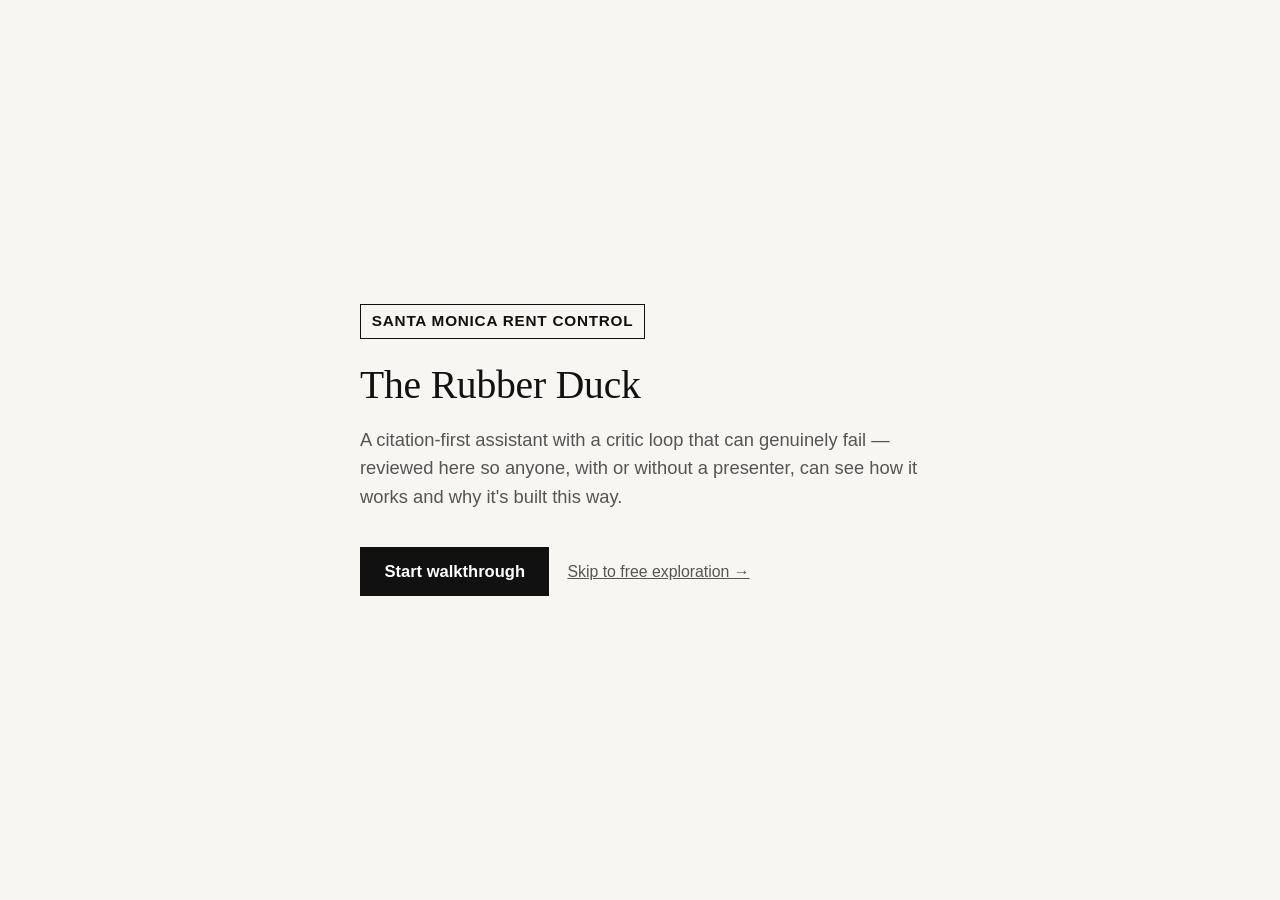
==== commit d9f351d2: "Projector legibility: raise minimum type size to .85rem Body text was at .68rem (~11px) — unreadable" ====
--- a/demo.html
+++ b/demo.html
@@ -33,17 +33,17 @@
   /* side queue -- Lily's vision, honestly labeled as a mockup */
   .queue { background: var(--ink); color: #fff; padding: 2rem 1.4rem; border-right: 1px solid var(--rule); }
   .queue h2 { font-family: var(--serif); font-size: 1rem; letter-spacing: .02em; opacity: .9; margin-bottom: .5rem; }
-  .queue .tag-mockup { font-size: .68rem; letter-spacing: .04em; text-transform: uppercase; border: 1px solid rgba(255,255,255,.35); padding: .2rem .5rem; display: inline-block; margin-bottom: 1.2rem; }
-  .ticket { border-top: 1px solid rgba(255,255,255,.2); padding: .8rem 0; font-size: .84rem; }
-  .ticket .channel { opacity: .65; font-size: .72rem; display: block; margin-bottom: .2rem; }
-  .status { display: inline-block; font-size: .68rem; font-weight: 700; letter-spacing: .03em; padding: .1rem 0; margin-top: .4rem; text-transform: uppercase; border-bottom: 1px solid currentColor; }
+  .queue .tag-mockup { font-size: .85rem; letter-spacing: .04em; text-transform: uppercase; border: 1px solid rgba(255,255,255,.35); padding: .2rem .5rem; display: inline-block; margin-bottom: 1.2rem; }
+  .ticket { border-top: 1px solid rgba(255,255,255,.2); padding: .8rem 0; font-size: .95rem; }
+  .ticket .channel { opacity: .65; font-size: .85rem; display: block; margin-bottom: .2rem; }
+  .status { display: inline-block; font-size: .85rem; font-weight: 700; letter-spacing: .03em; padding: .1rem 0; margin-top: .4rem; text-transform: uppercase; border-bottom: 1px solid currentColor; }
   .status.new { color: var(--accent); }
   .status.progress { color: #9fc4e8; }
   .status.done { color: #7fca9c; }
   .ticket.active { border-top: 1px solid var(--accent); padding-top: calc(.8rem - 1px); }
 
   main { padding: 2.6rem 2.6rem 3.5rem; max-width: 820px; }
-  .tag { display: inline-block; border: 1px solid var(--ink); color: var(--ink); font-size: .7rem; font-weight: 600; letter-spacing: .05em; text-transform: uppercase; padding: .25rem .6rem; margin-bottom: 1rem; }
+  .tag { display: inline-block; border: 1px solid var(--ink); color: var(--ink); font-size: .85rem; font-weight: 600; letter-spacing: .05em; text-transform: uppercase; padding: .25rem .6rem; margin-bottom: 1rem; }
   h1 { font-family: var(--serif); font-size: 1.9rem; font-weight: 400; letter-spacing: -.005em; margin-bottom: .4rem; line-height: 1.2; }
   .lead { color: var(--muted); margin-bottom: 1.8rem; max-width: 60ch; }
 
@@ -57,7 +57,7 @@
 
   .step { background: var(--card); border: 1px solid var(--border); border-left: 3px solid var(--ink); border-radius: 0; padding: 1.3rem 1.5rem; margin-bottom: 1rem; opacity: 0; transition: opacity .25s; }
   .step.show { opacity: 1; }
-  .step h3 { font-size: .78rem; text-transform: uppercase; letter-spacing: .06em; color: var(--muted); margin-bottom: .6rem; font-weight: 700; }
+  .step h3 { font-size: .85rem; text-transform: uppercase; letter-spacing: .06em; color: var(--muted); margin-bottom: .6rem; font-weight: 700; }
   .step .body { font-size: .95rem; max-width: 72ch; }
   .step.critique-ok { border-left-color: var(--ok); }
   .step.critique-ok h3 { color: var(--ok); }
@@ -65,25 +65,25 @@
   .step.critique-fail h3 { color: var(--fail); }
   .step.escalate { border-left-color: var(--landlord); }
   .step.escalate h3 { color: var(--landlord); }
-  .cite { color: var(--muted); font-size: .8rem; }
+  .cite { color: var(--muted); font-size: .85rem; }
   .finding { font-size: .95rem; padding: .3rem 0; }
   .finding.ok { color: var(--ok); }
   .finding.fail { color: var(--fail); font-weight: 600; }
 
-  .urgency-pill { display: inline-block; font-size: .68rem; font-weight: 700; letter-spacing: .03em; text-transform: uppercase; padding: .1rem .5rem; margin-left: .5rem; border: 1px solid currentColor; vertical-align: middle; }
+  .urgency-pill { display: inline-block; font-size: .85rem; font-weight: 700; letter-spacing: .03em; text-transform: uppercase; padding: .1rem .5rem; margin-left: .5rem; border: 1px solid currentColor; vertical-align: middle; }
   .urgency-pill.FAQ { color: var(--tenant); }
   .urgency-pill.normal { color: var(--muted); }
   .urgency-pill.URGENT { color: var(--fail); }
 
-  .channel-pill { display: inline-block; font-size: .76rem; font-weight: 600; padding: .15rem .6rem; border: 1px solid var(--ink); margin-right: .5rem; }
+  .channel-pill { display: inline-block; font-size: .85rem; font-weight: 600; padding: .15rem .6rem; border: 1px solid var(--ink); margin-right: .5rem; }
 
   .two-party { display: grid; grid-template-columns: 1fr 1fr; gap: 0; margin-top: .8rem; border: 1px solid var(--border); }
   @media (max-width: 620px) { .two-party { grid-template-columns: 1fr; } }
-  .party-card { padding: 1rem 1.1rem; font-size: .89rem; border-left: 3px solid transparent; }
+  .party-card { padding: 1rem 1.1rem; font-size: .95rem; border-left: 3px solid transparent; }
   .party-card.tenant { border-left-color: var(--tenant); border-right: 1px solid var(--border); }
   .party-card.landlord { border-left-color: var(--landlord); }
   @media (max-width: 620px) { .party-card.tenant { border-right: none; border-bottom: 1px solid var(--border); } }
-  .party-card .party-label { font-weight: 700; font-size: .7rem; text-transform: uppercase; letter-spacing: .05em; margin-bottom: .45rem; }
+  .party-card .party-label { font-weight: 700; font-size: .85rem; text-transform: uppercase; letter-spacing: .05em; margin-bottom: .45rem; }
   .party-card.tenant .party-label { color: var(--tenant); }
   .party-card.landlord .party-label { color: var(--landlord); }
   .party-fact { margin-bottom: .6rem; }
@@ -92,19 +92,19 @@
   .closing-question { margin-top: 1rem; font-family: var(--serif); font-style: italic; color: var(--muted); }
 
   .telemetry { background: var(--ink); color: #fff; border-radius: 0; padding: 1.4rem 1.5rem; margin-top: 1.5rem; }
-  .telemetry h3 { font-size: .78rem; text-transform: uppercase; letter-spacing: .06em; opacity: .8; margin-bottom: .8rem; font-weight: 700; }
+  .telemetry h3 { font-size: .85rem; text-transform: uppercase; letter-spacing: .06em; opacity: .8; margin-bottom: .8rem; font-weight: 700; }
   .telemetry-row { display: flex; justify-content: space-between; align-items: baseline; padding: .6rem 0; border-bottom: 1px solid rgba(255,255,255,.2); }
   .telemetry-row:last-child { border-bottom: none; }
   .telemetry-label { font-size: .85rem; opacity: .8; }
   .telemetry-value { font-family: var(--serif); font-size: 1.35rem; }
   .telemetry-value.accent { color: var(--accent); }
-  .telemetry-note { font-size: .72rem; opacity: .6; margin-top: .7rem; }
-
-  footer { margin-top: 2.2rem; padding-top: 1.2rem; border-top: 1px solid var(--border); font-size: .78rem; color: var(--muted); }
+  .telemetry-note { font-size: .85rem; opacity: .6; margin-top: .7rem; }
+
+  footer { margin-top: 2.2rem; padding-top: 1.2rem; border-top: 1px solid var(--border); font-size: .85rem; color: var(--muted); }
 
   /* tabs */
   .tab-bar { display: flex; gap: 1.6rem; margin-bottom: 1.8rem; border-bottom: 1px solid var(--ink); }
-  .tab-btn { background: none; font-family: var(--sans); border: none; font-size: .86rem; font-weight: 600; letter-spacing: .01em; color: var(--muted); padding: .7rem 0; cursor: pointer; border-bottom: 2px solid transparent; margin-bottom: -1px; }
+  .tab-btn { background: none; font-family: var(--sans); border: none; font-size: .95rem; font-weight: 600; letter-spacing: .01em; color: var(--muted); padding: .7rem 0; cursor: pointer; border-bottom: 2px solid transparent; margin-bottom: -1px; }
   .tab-btn.active { color: var(--ink); border-bottom-color: var(--accent); }
   .tab-btn:hover { color: var(--ink); }
 
@@ -112,27 +112,27 @@
   .supervisor-grid { display: grid; grid-template-columns: 1fr 1fr; gap: 0; border: 1px solid var(--border); }
   @media (max-width: 700px) { .supervisor-grid { grid-template-columns: 1fr; } }
   .sup-card { background: var(--card); border: 1px solid var(--border); padding: 1.2rem 1.4rem; }
-  .sup-card h3 { font-size: .78rem; text-transform: uppercase; letter-spacing: .06em; color: var(--muted); margin-bottom: .8rem; font-weight: 700; }
-  .sup-note { font-family: var(--serif); font-size: .84rem; color: var(--muted); font-style: italic; margin-bottom: .8rem; }
-  .staff-row { display: flex; justify-content: space-between; padding: .5rem 0; border-bottom: 1px solid var(--border); font-size: .88rem; }
+  .sup-card h3 { font-size: .85rem; text-transform: uppercase; letter-spacing: .06em; color: var(--muted); margin-bottom: .8rem; font-weight: 700; }
+  .sup-note { font-family: var(--serif); font-size: .95rem; color: var(--muted); font-style: italic; margin-bottom: .8rem; }
+  .staff-row { display: flex; justify-content: space-between; padding: .5rem 0; border-bottom: 1px solid var(--border); font-size: .95rem; }
   .staff-row:last-child { border-bottom: none; }
-  .staff-role { color: var(--muted); font-size: .78rem; }
+  .staff-role { color: var(--muted); font-size: .85rem; }
   .staff-count { font-weight: 600; }
-  .pill-leave { display: inline-block; color: var(--fail); font-size: .68rem; font-weight: 700; text-transform: uppercase; letter-spacing: .02em; border-bottom: 1px solid var(--fail); margin-left: .5rem; }
+  .pill-leave { display: inline-block; color: var(--fail); font-size: .85rem; font-weight: 700; text-transform: uppercase; letter-spacing: .02em; border-bottom: 1px solid var(--fail); margin-left: .5rem; }
   .speed-row { display: flex; align-items: center; gap: .7rem; padding: .4rem 0; font-size: .85rem; }
   .speed-name { width: 55px; flex-shrink: 0; }
   .speed-bar { flex: 1; height: 3px; background: var(--border); }
   .speed-fill { height: 100%; background: var(--accent); }
-  .speed-val { width: 110px; flex-shrink: 0; font-weight: 600; font-size: .8rem; }
-  .speed-trend { color: var(--ok); font-weight: 700; font-size: .72rem; }
-  .coverage-row, .requeue-row { font-size: .88rem; padding: .4rem 0; }
+  .speed-val { width: 110px; flex-shrink: 0; font-weight: 600; font-size: .85rem; }
+  .speed-trend { color: var(--ok); font-weight: 700; font-size: .85rem; }
+  .coverage-row, .requeue-row { font-size: .95rem; padding: .4rem 0; }
 
   /* address search (mockup, sample data) */
   .addr-row { display: flex; justify-content: space-between; align-items: center; background: var(--card); border: 1px solid var(--border); border-left: 3px solid transparent; padding: .9rem 1.1rem; margin-bottom: -1px; cursor: pointer; }
   .addr-row:hover { border-left-color: var(--accent); }
   .addr-row.selected { border-left-color: var(--accent); background: #fbf6ea; }
-  .addr-name { font-weight: 600; font-size: .92rem; }
-  .addr-meta { font-size: .78rem; color: var(--muted); }
+  .addr-name { font-weight: 600; font-size: .95rem; }
+  .addr-meta { font-size: .85rem; color: var(--muted); }
   .addr-count { display: flex; align-items: center; gap: .6rem; }
   .addr-count-num { font-family: var(--serif); font-size: 1.3rem; }
   .addr-count-num.high { color: var(--fail); }
@@ -140,7 +140,7 @@
   .addr-count-num.low { color: var(--muted); }
   .addr-detail-card { background: var(--card); border: 1px solid var(--ink); border-radius: 0; padding: 1.3rem 1.5rem; margin-top: 1.2rem; }
   .addr-detail-card h3 { font-family: var(--serif); font-weight: 400; font-size: 1.1rem; margin-bottom: .4rem; }
-  .addr-case-row { display: flex; justify-content: space-between; padding: .5rem 0; border-bottom: 1px solid var(--border); font-size: .86rem; }
+  .addr-case-row { display: flex; justify-content: space-between; padding: .5rem 0; border-bottom: 1px solid var(--border); font-size: .95rem; }
   .addr-case-row:last-child { border-bottom: none; }
   .addr-case-topic { font-weight: 600; }
   .addr-case-date { color: var(--muted); }
@@ -148,7 +148,7 @@
   /* splash + guided walkthrough */
   .splash { min-height: 100vh; display: flex; align-items: center; justify-content: center; padding: 2rem; }
   .splash-inner { max-width: 560px; text-align: left; }
-  .splash-tag { display: inline-block; border: 1px solid var(--ink); font-size: .7rem; font-weight: 600; letter-spacing: .05em; text-transform: uppercase; padding: .25rem .6rem; margin-bottom: 1.3rem; }
+  .splash-tag { display: inline-block; border: 1px solid var(--ink); font-size: .85rem; font-weight: 600; letter-spacing: .05em; text-transform: uppercase; padding: .25rem .6rem; margin-bottom: 1.3rem; }
   .splash h1 { font-size: 2.2rem; margin-bottom: .9rem; }
   .splash .lead { font-size: 1.02rem; margin-bottom: 2rem; }
   .splash-actions { display: flex; gap: 1rem; align-items: center; flex-wrap: wrap; }
@@ -158,7 +158,7 @@
   button.link:hover { color: var(--ink); }
 
   .walk-bar { display: flex; justify-content: space-between; align-items: center; margin-bottom: 1.4rem; padding-bottom: 1rem; border-bottom: 1px solid var(--ink); }
-  .walk-step-count { font-size: .8rem; font-weight: 600; letter-spacing: .03em; text-transform: uppercase; color: var(--muted); }
+  .walk-step-count { font-size: .95rem; font-weight: 600; letter-spacing: .03em; text-transform: uppercase; color: var(--muted); }
   .walk-caption { font-family: var(--serif); font-size: 1.05rem; margin-bottom: 1.5rem; max-width: 62ch; }
   .walk-nav { display: flex; gap: .8rem; margin-top: 1.6rem; align-items: center; }
 </style>
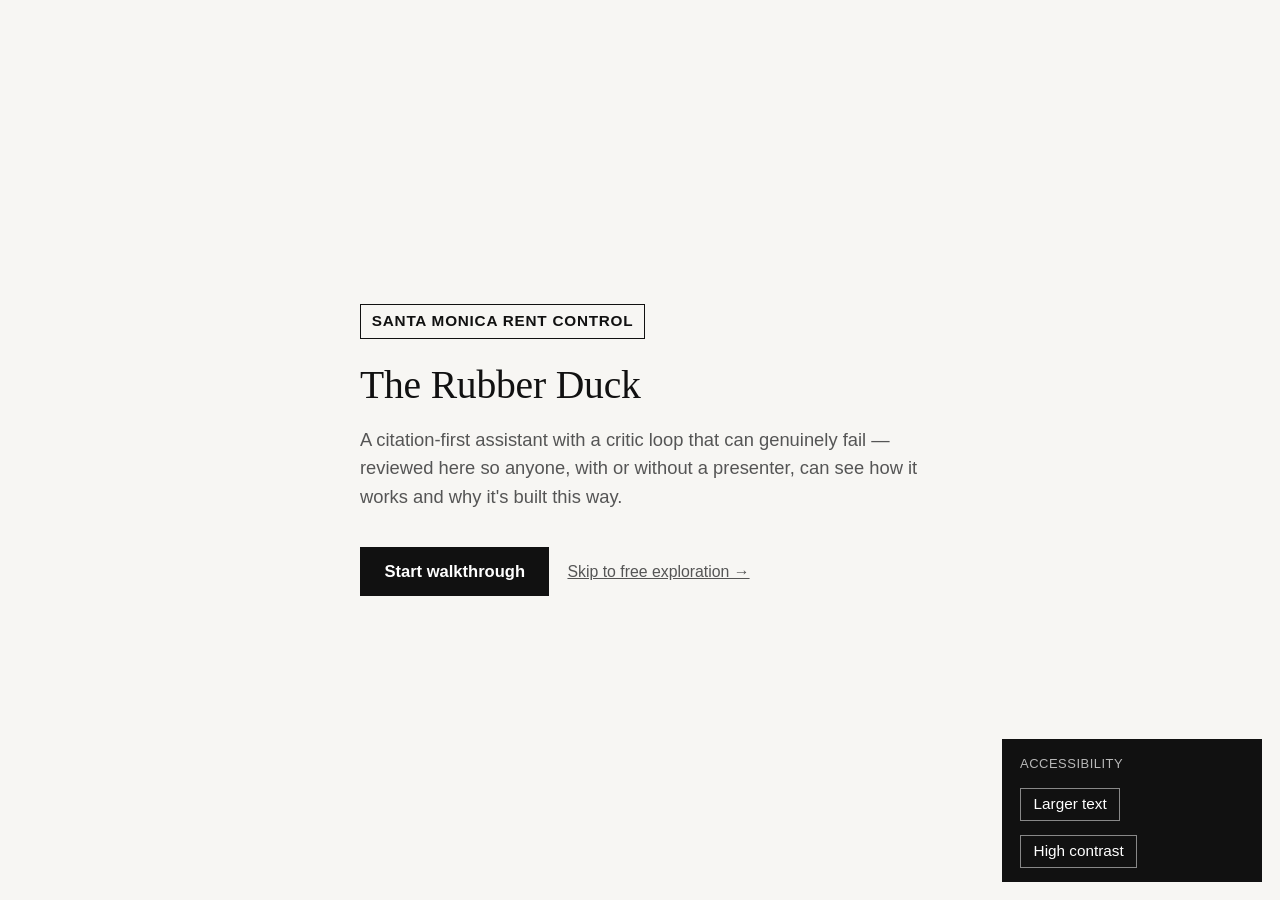
==== commit 08bf3cb3: "Accessibility, honest process animation, phone intake, and how this spreads Accessibility (client-re" ====
--- a/demo.html
+++ b/demo.html
@@ -15,7 +15,11 @@
   :root {
     --bg: #f7f6f3; --card: #fff; --ink: #111; --accent: #e8a317;
     --muted: #555; --border: #ddd8cc; --rule: #111;
-    --ok: #1f7a3d; --fail: #b3261e; --tenant: #1c3f66; --landlord: #8a5a17;
+    /* Blue/orange, not green/red: a client flagged green as reading near-black
+       to some color vision. This pair (deuteranopia-safe) is the DEFAULT, not
+       an opt-in -- color is also never the ONLY signal (see .finding/.step
+       critique states below, which add icon + word + border style). */
+    --ok: #0f6ba8; --fail: #c1560c; --checking: #b8860b; --tenant: #1c3f66; --landlord: #8a5a17;
     --serif: Georgia, "Times New Roman", Times, serif;
     --sans: -apple-system, BlinkMacSystemFont, "Segoe UI", Helvetica, Arial, sans-serif;
   }
@@ -23,6 +27,19 @@
   html { font-size: 18px; } /* base bumped from browser default 16px: this demo
     is read from a projector at ~5m in a room, not on a monitor at 40cm --
     every rem-based size below scales up from this. */
+  html.a11y-large-text { font-size: 22.5px; } /* ~25% up, user-toggleable */
+
+  .a11y-bar { position: fixed; bottom: 1rem; right: 1rem; background: var(--ink); color: #fff; padding: .8rem 1rem; z-index: 999; font-size: .85rem; display: flex; gap: .8rem; align-items: center; flex-wrap: wrap; max-width: 260px; }
+  .a11y-bar button { font-family: var(--sans); background: none; border: 1px solid rgba(255,255,255,.5); color: #fff; padding: .35rem .7rem; font-size: .85rem; cursor: pointer; }
+  .a11y-bar button.on { background: var(--accent); border-color: var(--accent); color: #111; font-weight: 700; }
+  .a11y-bar .a11y-label { width: 100%; font-size: .72rem; opacity: .7; text-transform: uppercase; letter-spacing: .04em; }
+
+  /* High-contrast mode: thicker borders, muted text becomes full ink instead
+     of gray -- a second, independent accessibility toggle from text size. */
+  html.a11y-high-contrast { --muted: #111; --border: #111; }
+  html.a11y-high-contrast .step { border-width: 2px; }
+  html.a11y-high-contrast .step.critique-fail,
+  html.a11y-high-contrast .step.escalate { border-left-width: 6px; }
   body {
     font-family: var(--sans);
     background: var(--bg); color: var(--ink); line-height: 1.55;
@@ -59,16 +76,19 @@
   .step.show { opacity: 1; }
   .step h3 { font-size: .85rem; text-transform: uppercase; letter-spacing: .06em; color: var(--muted); margin-bottom: .6rem; font-weight: 700; }
   .step .body { font-size: .95rem; max-width: 72ch; }
-  .step.critique-ok { border-left-color: var(--ok); }
+  /* Never color-only (WCAG 1.4.1): PASS gets a solid left border, FAIL gets a
+     dashed one -- distinguishable in grayscale, on top of the icon + word
+     already in the text itself. */
+  .step.critique-ok { border-left-color: var(--ok); border-left-style: solid; }
   .step.critique-ok h3 { color: var(--ok); }
-  .step.critique-fail { border-left-color: var(--fail); }
+  .step.critique-fail { border-left-color: var(--fail); border-left-style: dashed; border-left-width: 4px; }
   .step.critique-fail h3 { color: var(--fail); }
-  .step.escalate { border-left-color: var(--landlord); }
+  .step.escalate { border-left-color: var(--landlord); border-left-style: dashed; border-left-width: 4px; }
   .step.escalate h3 { color: var(--landlord); }
   .cite { color: var(--muted); font-size: .85rem; }
   .finding { font-size: .95rem; padding: .3rem 0; }
-  .finding.ok { color: var(--ok); }
-  .finding.fail { color: var(--fail); font-weight: 600; }
+  .finding.ok { color: var(--ok); border-bottom: 1px solid transparent; }
+  .finding.fail { color: var(--fail); font-weight: 700; border-bottom: 1px dashed var(--fail); padding-bottom: .25rem; }
 
   .urgency-pill { display: inline-block; font-size: .85rem; font-weight: 700; letter-spacing: .03em; text-transform: uppercase; padding: .1rem .5rem; margin-left: .5rem; border: 1px solid currentColor; vertical-align: middle; }
   .urgency-pill.FAQ { color: var(--tenant); }
@@ -145,6 +165,34 @@
   .addr-case-topic { font-weight: 600; }
   .addr-case-date { color: var(--muted); }
 
+  /* process rail -- shows the critic loop as a real pipeline, lighting up
+     exactly when run() reaches that stage (see flowStage() in JS), not a
+     decorative setTimeout animation. Never color-only: each resolved stage
+     dot shows a shape/icon distinct from color (✓/◐/✗), same rule as
+     .finding/.step below. */
+  .flow { border: 1px solid var(--border); padding: 1.3rem 1.5rem; margin-bottom: 1rem; cursor: pointer; }
+  .flow-hint { font-size: .85rem; color: var(--muted); text-align: right; margin-bottom: .8rem; }
+  .flow-stages { display: flex; align-items: center; flex-wrap: wrap; gap: 0; }
+  .flow-stage { display: flex; flex-direction: column; align-items: center; opacity: .25; transition: opacity .15s; min-width: 92px; }
+  .flow-stage.active { opacity: 1; }
+  .flow-dot { width: 14px; height: 14px; border: 2px solid var(--ink); background: #fff; border-radius: 50%; margin-bottom: .5rem; position: relative; }
+  .flow-stage.ok .flow-dot { border-color: var(--ok); background: var(--ok); }
+  .flow-stage.ok .flow-dot::after { content: "✓"; position: absolute; inset: 0; display: flex; align-items: center; justify-content: center; color: #fff; font-size: 10px; font-weight: 700; }
+  .flow-stage.checking .flow-dot { border-color: var(--checking); background: var(--checking); }
+  .flow-stage.checking .flow-dot::after { content: "◐"; position: absolute; inset: 0; display: flex; align-items: center; justify-content: center; color: #fff; font-size: 10px; }
+  .flow-stage.fail .flow-dot { border-color: var(--fail); background: var(--fail); border-style: dashed; }
+  .flow-stage.fail .flow-dot::after { content: "✗"; position: absolute; inset: 0; display: flex; align-items: center; justify-content: center; color: #fff; font-size: 10px; font-weight: 700; }
+  .flow-label { font-size: .85rem; font-weight: 700; letter-spacing: .03em; text-transform: uppercase; }
+  .flow-detail { font-size: .85rem; color: var(--muted); text-align: center; min-height: 1.2em; margin-top: .2rem; }
+  .flow-arrow { flex: 0 0 auto; width: 28px; text-align: center; color: var(--border); font-size: 1.1rem; opacity: .4; }
+  .flow-arrow.active { color: var(--ink); opacity: 1; }
+  .flow-gate { margin-top: 1rem; padding: .7rem 1rem; border: 1px dashed var(--fail); color: var(--fail); font-weight: 700; font-size: .95rem; text-align: center; display: none; }
+  .flow-gate.show { display: block; }
+  .flow-gate.show::before { content: "✗ HALTED: "; }
+  @media (prefers-reduced-motion: reduce) {
+    .flow-stage, .flow-arrow { transition: none; }
+  }
+
   /* splash + guided walkthrough */
   .splash { min-height: 100vh; display: flex; align-items: center; justify-content: center; padding: 2rem; }
   .splash-inner { max-width: 560px; text-align: left; }
@@ -161,9 +209,23 @@
   .walk-step-count { font-size: .95rem; font-weight: 600; letter-spacing: .03em; text-transform: uppercase; color: var(--muted); }
   .walk-caption { font-family: var(--serif); font-size: 1.05rem; margin-bottom: 1.5rem; max-width: 62ch; }
   .walk-nav { display: flex; gap: .8rem; margin-top: 1.6rem; align-items: center; }
+
+  /* phone intake -- the biggest functional gap the client found live: "if
+     I'm taking the calls, how do I get the question into the app?" Today
+     that's paper and a pen. This is a typed field standing in for that,
+     going through the exact same draft/critique/deliver pipeline as any
+     other channel -- not a separate, unverified path. */
+  .intake-toggle { display: flex; gap: .5rem; margin-bottom: 1rem; }
+  .phone-intake-box textarea:focus { outline: 2px solid var(--accent); outline-offset: 2px; }
 </style>
 </head>
 <body>
+
+<div class="a11y-bar">
+  <span class="a11y-label">Accessibility</span>
+  <button id="a11y-text-btn" onclick="toggleA11yText()">Larger text</button>
+  <button id="a11y-contrast-btn" onclick="toggleA11yContrast()">High contrast</button>
+</div>
 
 <div class="splash" id="splash">
   <div class="splash-inner">
@@ -209,7 +271,12 @@
         <p class="lead">The critique is code that checks the draft against cited facts — it can genuinely fail, it's not an LLM saying "I already checked myself."</p>
       </div>
 
-      <div class="question-box">
+      <div class="intake-toggle">
+        <button class="tab-btn active" id="intake-btn-preset" onclick="switchIntake('preset')">Preset cases</button>
+        <button class="tab-btn" id="intake-btn-phone" onclick="switchIntake('phone')">📞 Live phone intake</button>
+      </div>
+
+      <div class="question-box" id="intake-preset">
         <select id="questions" onchange="onQuestionChange()">
           <option value="0">📞 Phone — What is the 2026 general adjustment and is there a dollar cap?</option>
           <option value="1">💬 Text — My tenancy started in November 2025. Am I eligible for the September 2026 adjustment?</option>
@@ -222,6 +289,14 @@
         <button class="ask" onclick="run()">Ask</button>
       </div>
 
+      <div id="intake-phone" style="display:none;">
+        <p class="lead" style="margin-bottom:.8rem;">"If I'm taking the calls, how do I get the person's question into the app?" — client, verbatim. Today that's paper and a pen. Type what the caller says, as they say it.</p>
+        <div class="phone-intake-box">
+          <textarea id="phone-intake-text" rows="3" placeholder="Type what the caller is saying, in their words..." style="width:100%; font-family:var(--sans); font-size:.95rem; padding:.8rem; border:1px solid var(--ink); border-radius:0; resize:vertical;"></textarea>
+          <button class="ask" style="margin-top:.7rem;" onclick="submitPhoneIntake()">Submit as phone ticket</button>
+        </div>
+      </div>
+
       <div id="steps"></div>
 
       <footer>Prototype · Claude Impact Lab, 2026-08-08 · Official facts: Resolution 26-001, Board Action Oct 2025</footer>
@@ -252,8 +327,8 @@
 
         <div class="sup-card">
           <h3>Coverage</h3>
-          <div class="coverage-row"><span class="finding fail" style="padding:0;">Sam</span> — out next 2 days, <strong>4 cases reassigned</strong> to Maria &amp; Priya</div>
-          <div class="coverage-row">All other staff — <span class="finding ok" style="padding:0;">covered</span></div>
+          <div class="coverage-row"><span class="finding fail" style="padding:0;">✗ OUT: Sam</span> — out next 2 days, <strong>4 cases reassigned</strong> to Maria &amp; Priya</div>
+          <div class="coverage-row">All other staff — <span class="finding ok" style="padding:0;">✓ COVERED</span></div>
         </div>
 
         <div class="sup-card">
@@ -494,6 +569,95 @@
 // by hand doesn't advance the guided steps, it just runs that case.
 function onQuestionChange() {
   run();
+}
+
+// Accessibility toggles, requested explicitly by the client as something
+// "the user can click." Both persist in localStorage so a reload keeps the
+// choice. Fails silently if localStorage is unavailable (e.g. file:// in
+// some strict browser configs) -- the toggle still works for the session,
+// it just won't survive a reload.
+function _a11ySave(key, val) {
+  try { localStorage.setItem(key, val ? '1' : '0'); } catch (e) { /* no-op */ }
+}
+function _a11yLoad(key) {
+  try { return localStorage.getItem(key) === '1'; } catch (e) { return false; }
+}
+
+function toggleA11yText() {
+  const on = !document.documentElement.classList.contains('a11y-large-text');
+  document.documentElement.classList.toggle('a11y-large-text', on);
+  document.getElementById('a11y-text-btn').classList.toggle('on', on);
+  _a11ySave('a11y-large-text', on);
+}
+
+function toggleA11yContrast() {
+  const on = !document.documentElement.classList.contains('a11y-high-contrast');
+  document.documentElement.classList.toggle('a11y-high-contrast', on);
+  document.getElementById('a11y-contrast-btn').classList.toggle('on', on);
+  _a11ySave('a11y-high-contrast', on);
+}
+
+function initA11yFromStorage() {
+  if (_a11yLoad('a11y-large-text')) {
+    document.documentElement.classList.add('a11y-large-text');
+    document.getElementById('a11y-text-btn').classList.add('on');
+  }
+  if (_a11yLoad('a11y-high-contrast')) {
+    document.documentElement.classList.add('a11y-high-contrast');
+    document.getElementById('a11y-contrast-btn').classList.add('on');
+  }
+}
+initA11yFromStorage();
+
+// Phone intake: the same topic-matching duck.py does server-side, ported to
+// JS for this zero-network demo (same pattern as FACTS/TWO_PARTY above --
+// this is a re-implementation of duck.py's _detect_topics/_detect_urgency/
+// _detect_escalate_topic, not a different set of rules).
+function _phoneDetectTopics(q) {
+  q = q.toLowerCase();
+  const topics = [];
+  if (/ajuste|aumento|increase|general adjustment|cuanto/.test(q)) topics.push('ga_2026_pct', 'ga_2026_cap', 'ga_2026_effective');
+  if (/elegib|eligib|califico|qualify/.test(q)) topics.push('ga_eligibility');
+  if (/acumul|banked/.test(q)) topics.push('banked_cap');
+  if (/desalojo|eviction|causa justa|just cause/.test(q)) topics.push('just_cause_eviction');
+  return topics;
+}
+function _phoneDetectEscalate(q) {
+  return /airbnb|short.term|adu|accessory dwelling|granny flat/i.test(q);
+}
+function _phoneDetectUrgency(q) {
+  q = q.toLowerCase();
+  if (/eviction|desalojo|notice to vacate|sheriff|lockout|3.day notice/.test(q)) return 'URGENT';
+  return 'normal';
+}
+
+function switchIntake(mode) {
+  document.getElementById('intake-preset').style.display = mode === 'preset' ? '' : 'none';
+  document.getElementById('intake-phone').style.display = mode === 'phone' ? '' : 'none';
+  document.getElementById('intake-btn-preset').classList.toggle('active', mode === 'preset');
+  document.getElementById('intake-btn-phone').classList.toggle('active', mode === 'phone');
+}
+
+function submitPhoneIntake() {
+  const text = document.getElementById('phone-intake-text').value.trim();
+  if (!text) return;
+  // Builds the SAME shape run() already consumes for preset cases -- this
+  // goes through the identical draft/critique/deliver pipeline, not a
+  // separate unverified path just because the input was typed live.
+  const topics = _phoneDetectTopics(text);
+  const escalate = _phoneDetectEscalate(text);
+  const ticket = {
+    q: text,
+    channel: 'phone',
+    urgency: _phoneDetectUrgency(text),
+    topics: escalate ? undefined : topics,
+    escalate: escalate,
+    escalateReason: escalate
+      ? 'This call mentions a topic (short-term rental or accessory dwelling unit) the official source doesn\'t cover with a specific, safe rule. Escalating to human staff.'
+      : undefined,
+    forceFail: !escalate && topics.length === 0,
+  };
+  runTicket(ticket);
 }
 
 function switchTab(tab) {
@@ -589,6 +753,76 @@
   return `<div class="step ${cls}"><h3>${title}</h3><div class="body">${bodyHTML}</div></div>`;
 }
 
+// Process rail: makes the critic loop tangible as a pipeline, lighting up
+// IN THE SAME PLACE where run() actually does that work -- not a separate
+// setTimeout animation guessing at timing. Client's hard rule, verbatim:
+// "one of the worst things in the world is fake progress... I'm allergic to
+// that." So each stage lights up exactly when run() reaches that point, and
+// the only artificial delay is a short pause AFTER real work completes, just
+// long enough for a human eye to register the stage -- never simulating work
+// that isn't happening. If CRITIQUE blocks, the rail visibly stops there;
+// DELIVER never lights up. Skippable by click (sets a flag run() checks).
+const FLOW_STAGES = ['INTAKE', 'RETRIEVE', 'DRAFT', 'CRITIQUE', 'TWO-PARTY', 'DELIVER'];
+let _flowSkip = false;
+
+function flowRailHTML() {
+  return `
+    <div class="flow" id="flow-rail" onclick="_flowSkip = true">
+      <div class="flow-hint">Click to skip →</div>
+      <div class="flow-stages">
+        ${FLOW_STAGES.map((s, i) => `
+          ${i > 0 ? `<div class="flow-arrow" id="flow-arrow-${i}">→</div>` : ''}
+          <div class="flow-stage" id="flow-stage-${i}">
+            <div class="flow-dot"></div>
+            <div class="flow-label">${s}</div>
+            <div class="flow-detail" id="flow-detail-${i}"></div>
+          </div>
+        `).join('')}
+      </div>
+      <div class="flow-gate" id="flow-gate"></div>
+    </div>
+  `;
+}
+
+async function flowPause(ms) {
+  // Real minimum pause for human perception, skipped entirely if the user
+  // clicked to skip or if the browser prefers reduced motion -- in neither
+  // case does the STAGE ORDER change, only whether we linger on it.
+  const reducedMotion = window.matchMedia && window.matchMedia('(prefers-reduced-motion: reduce)').matches;
+  if (_flowSkip || reducedMotion) return;
+  await new Promise(r => setTimeout(r, ms));
+}
+
+// Lights a stage the moment the real work for it has happened. `state` is
+// 'ok' | 'checking' | 'fail' -- always paired with an icon+word in the
+// detail text, never color alone (WCAG 1.4.1, client-flagged defect).
+async function flowStage(i, detail, state) {
+  if (_flowSkip) return;
+  const stageEl = document.getElementById(`flow-stage-${i}`);
+  if (!stageEl) return; // rail was removed (skip or already finished)
+  stageEl.classList.add('active');
+  if (state) stageEl.classList.add(state);
+  const detailEl = document.getElementById(`flow-detail-${i}`);
+  if (detailEl) detailEl.textContent = detail;
+  const arrow = document.getElementById(`flow-arrow-${i}`);
+  if (arrow) arrow.classList.add('active');
+  await flowPause(350);
+}
+
+function flowGateClosed(message) {
+  if (_flowSkip) return;
+  const gate = document.getElementById('flow-gate');
+  if (!gate) return;
+  gate.textContent = message;
+  gate.classList.add('show');
+}
+
+function flowRemove() {
+  const rail = document.getElementById('flow-rail');
+  if (rail) rail.remove();
+  _flowSkip = false;
+}
+
 async function show(html) {
   document.getElementById('steps').insertAdjacentHTML('beforeend', html);
   await new Promise(r => setTimeout(r, 40));
@@ -603,10 +837,22 @@
 }
 
 async function run() {
+  const idx = parseInt(document.getElementById('questions').value);
+  await runTicket(QUESTIONS[idx]);
+}
+
+// Shared by preset cases AND live phone intake -- one pipeline, not two.
+// A ticket typed live goes through the exact same draft/critique/deliver
+// steps as any preset case; the only difference is where `p` came from.
+async function runTicket(p) {
   const t0 = performance.now();
   document.getElementById('steps').innerHTML = '';
-  const idx = parseInt(document.getElementById('questions').value);
-  const p = QUESTIONS[idx];
+
+  document.getElementById('steps').insertAdjacentHTML('beforeend', flowRailHTML());
+
+  // STAGE 0: INTAKE -- this IS the real intake data (channel/urgency), just
+  // read from `p`; the rail lights up the moment we display it.
+  await flowStage(0, `${p.channel} · ${p.urgency.toLowerCase()}`, 'ok');
 
   // STEP 1 -- ticket comes in on a channel, visible
   await show(stepHTML('', '1 · Ticket received',
@@ -617,12 +863,18 @@
 
   // STEP 2 -- Airbnb / short-term always escalates, no fact-based answer generated
   if (p.escalate) {
+    await flowStage(1, 'no covered topic', 'checking');
+    await flowStage(2, '—', 'checking');
+    await flowStage(3, 'out of scope — escalate', 'fail');
+    flowGateClosed('out of scope, escalating — flow stops here');
+    await flowPause(500);
+    flowRemove();
     await show(stepHTML('escalate', '2 · Escalation triggered', p.escalateReason));
     await show(stepHTML('escalate', '3 · Final response',
       `[${CHANNEL_LABEL[p.channel]}] This request needs direct attention from our staff -- I'm escalating it right now so someone can contact you with a specific answer. In the meantime you can check santamonica.gov/rentcontrol.` +
       `<div class="closing-question">Does this cover your question, or do you need more info?</div>`
     ));
-    renderTelemetry(idx, t0, true);
+    renderTelemetry(t0, true);
     return;
   }
 
@@ -633,35 +885,66 @@
   // landlord as for a tenant -- this is the case that proves it.
   if (p.partialEscalate) {
     const cited = p.topics.map(t => `${FACTS[t].label}: ${FACTS[t].value} [${FACTS[t].citation}]`).join(' — ');
+    await flowStage(1, `${p.topics.length} fact(s) matched`, 'ok');
+    await flowStage(2, 'partial draft assembled', 'ok');
+    await flowStage(3, 'partial — escalate remainder', 'checking');
+    flowGateClosed('general rule cited, specific case escalated');
+    await flowPause(500);
+    flowRemove();
     await show(stepHTML('', '2 · Draft (the one fact we can cite)', cited));
     await show(stepHTML('escalate', '3 · Critique: general rule cited, specific determination escalated', p.escalateReason));
     await show(stepHTML('escalate', '4 · Final response',
       `[${CHANNEL_LABEL[p.channel]}] Here's what applies in general: ${cited}. For your specific situation, this needs a full review by our staff -- I'm escalating it now so someone can walk through the details with you. In the meantime you can check santamonica.gov/rentcontrol.` +
       `<div class="closing-question">Does this cover your question, or do you need more info?</div>`
     ));
-    renderTelemetry(idx, t0, false, false, true);
+    renderTelemetry(t0, false, false, true);
     return;
   }
+
+  // STAGE 1: RETRIEVE -- real result of topic matching against p.topics.
+  await flowStage(1, `${(p.topics || []).length} fact(s) matched`, 'ok');
 
   // STEP 2 -- draft (not yet verified)
   let draft = p.topics.map(t => `${FACTS[t].label}: ${FACTS[t].value} [${FACTS[t].citation}]`).join(' — ');
-  if (p.forceFail) draft = 'the 2026 general adjustment is 8%, no source'; // deliberately off-spec draft, to show the critique genuinely catches it
-  await show(stepHTML('', '2 · Draft (not yet verified)', draft));
-
-  // STEP 3 -- CRITIQUE: real check against the facts table, can fail
+  if (p.forceFail && p.topics.length) draft = 'the 2026 general adjustment is 8%, no source'; // deliberately off-spec draft (preset trap case), to show the critique genuinely catches it
+  await flowStage(2, 'assembled with citations', 'ok');
+  await show(stepHTML('', '2 · Draft (not yet verified)', draft || '(no matching topic found)'));
+
+  // STAGE 3: CRITIQUE -- lights up 'checking' the instant we start the real
+  // verification loop below, THEN resolves to ok/fail based on what that
+  // loop actually finds. No stage here is decorative: the icon+word only
+  // appear once the check they describe has run.
+  await flowStage(3, 'checking against facts table…', 'checking');
+
+  // STEP 3 -- CRITIQUE: real check against the facts table, can fail.
+  // Never color-only (WCAG 1.4.1): every state carries an icon AND an
+  // explicit word (VERIFIED / BLOCKED), not just a color.
   const findings = [];
-  if (p.forceFail) {
-    findings.push('<div class="finding fail">✗ FAIL: "8%" does not appear in the official facts table — invented number detected</div>');
+  if (p.topics.length === 0) {
+    // Live phone intake (or any ticket) that matched no topic at all -- the
+    // honest failure, same as duck.py's "no relevant fact found" path.
+    findings.push('<div class="finding fail">✗ BLOCKED: no topic in this question matched anything in the official facts table</div>');
+  } else if (p.forceFail) {
+    findings.push('<div class="finding fail">✗ BLOCKED: "8%" does not appear in the official facts table — invented number detected</div>');
   } else {
     for (const t of p.topics) {
       if (draft.includes(FACTS[t].citation)) {
-        findings.push(`<div class="finding ok">✓ "${FACTS[t].label}" verified against ${FACTS[t].citation}</div>`);
+        findings.push(`<div class="finding ok">✓ VERIFIED: "${FACTS[t].label}" checked against ${FACTS[t].citation}</div>`);
       } else {
-        findings.push(`<div class="finding fail">✗ FAIL: "${t}" has no citation</div>`);
+        findings.push(`<div class="finding fail">✗ BLOCKED: "${t}" has no citation</div>`);
       }
     }
   }
   const failed = findings.some(h => h.includes('fail'));
+  // Resolve the CRITIQUE dot to what the check above actually found.
+  document.getElementById('flow-stage-3').classList.remove('checking');
+  document.getElementById('flow-stage-3').classList.add(failed ? 'fail' : 'ok');
+  document.getElementById('flow-detail-3').textContent = failed ? 'BLOCKED — uncited claim' : 'VERIFIED';
+  if (failed) {
+    flowGateClosed('critique failed, answer withheld — flow stops here');
+    await flowPause(500);
+    flowRemove();
+  }
   await show(stepHTML(failed ? 'critique-fail' : 'critique-ok', '3 · Critique (code, not another prompt)', findings.join('')));
 
   // STEP 4 -- final response: gentle fail. Same refusal (no citation, no
@@ -670,7 +953,7 @@
     await show(stepHTML('critique-fail', '4 · Final response (gentle fail)',
       `[${CHANNEL_LABEL[p.channel]}] ${GENTLE_FAIL[p.channel]}`
     ));
-    renderTelemetry(idx, t0, false, true);
+    renderTelemetry(t0, false, true);
     return;
   }
 
@@ -682,6 +965,13 @@
     <div class="party-card landlord"><div class="party-label">If you're a landlord</div><div class="party-fact">${TWO_PARTY[t].landlord}</div></div>
   `).join('');
 
+  // STAGE 4/5: critique passed, so the rail reaches TWO-PARTY and DELIVER --
+  // this only happens on the code path that actually built both.
+  await flowStage(4, partyCards ? 'tenant + landlord' : '—', 'ok');
+  await flowStage(5, `via ${p.channel}`, 'ok');
+  await flowPause(400);
+  flowRemove();
+
   await show(stepHTML('', '4 · Final response', finalHTML));
   if (partyCards) {
     await show(stepHTML('', '5 · How this applies to your situation', `<div class="two-party">${partyCards}</div>`));
@@ -690,10 +980,10 @@
     `<span class="closing-question">Does this cover your question, or do you need more info?</span>`
   ));
 
-  renderTelemetry(idx, t0, false, false);
-}
-
-function renderTelemetry(idx, t0, escalated, blocked, partialEscalated) {
+  renderTelemetry(t0, false, false);
+}
+
+function renderTelemetry(t0, escalated, blocked, partialEscalated) {
   const elapsed = fmtMinutes(t0);
   let outcomeLabel = "Resolved without human staff";
   if (escalated) outcomeLabel = "Escalated to human staff (correct outcome — topic outside official source)";
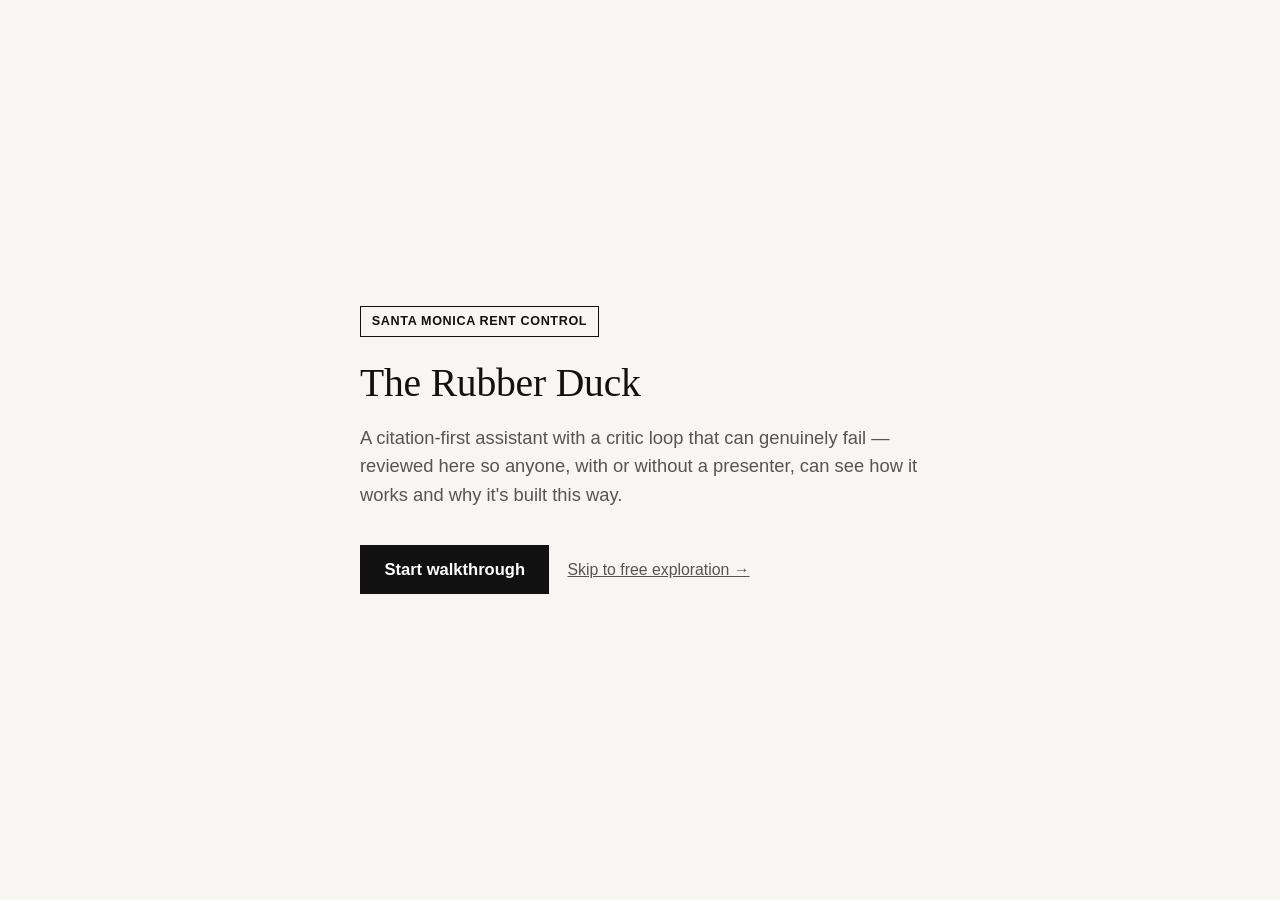
==== commit 0f1115ff: "Cell fixes: computed invented-number check, re-entrancy guard, honest labels, doc accuracy Applied b" ====
--- a/demo.html
+++ b/demo.html
@@ -15,11 +15,7 @@
   :root {
     --bg: #f7f6f3; --card: #fff; --ink: #111; --accent: #e8a317;
     --muted: #555; --border: #ddd8cc; --rule: #111;
-    /* Blue/orange, not green/red: a client flagged green as reading near-black
-       to some color vision. This pair (deuteranopia-safe) is the DEFAULT, not
-       an opt-in -- color is also never the ONLY signal (see .finding/.step
-       critique states below, which add icon + word + border style). */
-    --ok: #0f6ba8; --fail: #c1560c; --checking: #b8860b; --tenant: #1c3f66; --landlord: #8a5a17;
+    --ok: #1f7a3d; --fail: #b3261e; --tenant: #1c3f66; --landlord: #8a5a17;
     --serif: Georgia, "Times New Roman", Times, serif;
     --sans: -apple-system, BlinkMacSystemFont, "Segoe UI", Helvetica, Arial, sans-serif;
   }
@@ -27,19 +23,6 @@
   html { font-size: 18px; } /* base bumped from browser default 16px: this demo
     is read from a projector at ~5m in a room, not on a monitor at 40cm --
     every rem-based size below scales up from this. */
-  html.a11y-large-text { font-size: 22.5px; } /* ~25% up, user-toggleable */
-
-  .a11y-bar { position: fixed; bottom: 1rem; right: 1rem; background: var(--ink); color: #fff; padding: .8rem 1rem; z-index: 999; font-size: .85rem; display: flex; gap: .8rem; align-items: center; flex-wrap: wrap; max-width: 260px; }
-  .a11y-bar button { font-family: var(--sans); background: none; border: 1px solid rgba(255,255,255,.5); color: #fff; padding: .35rem .7rem; font-size: .85rem; cursor: pointer; }
-  .a11y-bar button.on { background: var(--accent); border-color: var(--accent); color: #111; font-weight: 700; }
-  .a11y-bar .a11y-label { width: 100%; font-size: .72rem; opacity: .7; text-transform: uppercase; letter-spacing: .04em; }
-
-  /* High-contrast mode: thicker borders, muted text becomes full ink instead
-     of gray -- a second, independent accessibility toggle from text size. */
-  html.a11y-high-contrast { --muted: #111; --border: #111; }
-  html.a11y-high-contrast .step { border-width: 2px; }
-  html.a11y-high-contrast .step.critique-fail,
-  html.a11y-high-contrast .step.escalate { border-left-width: 6px; }
   body {
     font-family: var(--sans);
     background: var(--bg); color: var(--ink); line-height: 1.55;
@@ -50,17 +33,17 @@
   /* side queue -- Lily's vision, honestly labeled as a mockup */
   .queue { background: var(--ink); color: #fff; padding: 2rem 1.4rem; border-right: 1px solid var(--rule); }
   .queue h2 { font-family: var(--serif); font-size: 1rem; letter-spacing: .02em; opacity: .9; margin-bottom: .5rem; }
-  .queue .tag-mockup { font-size: .85rem; letter-spacing: .04em; text-transform: uppercase; border: 1px solid rgba(255,255,255,.35); padding: .2rem .5rem; display: inline-block; margin-bottom: 1.2rem; }
-  .ticket { border-top: 1px solid rgba(255,255,255,.2); padding: .8rem 0; font-size: .95rem; }
-  .ticket .channel { opacity: .65; font-size: .85rem; display: block; margin-bottom: .2rem; }
-  .status { display: inline-block; font-size: .85rem; font-weight: 700; letter-spacing: .03em; padding: .1rem 0; margin-top: .4rem; text-transform: uppercase; border-bottom: 1px solid currentColor; }
+  .queue .tag-mockup { font-size: .68rem; letter-spacing: .04em; text-transform: uppercase; border: 1px solid rgba(255,255,255,.35); padding: .2rem .5rem; display: inline-block; margin-bottom: 1.2rem; }
+  .ticket { border-top: 1px solid rgba(255,255,255,.2); padding: .8rem 0; font-size: .84rem; }
+  .ticket .channel { opacity: .65; font-size: .72rem; display: block; margin-bottom: .2rem; }
+  .status { display: inline-block; font-size: .68rem; font-weight: 700; letter-spacing: .03em; padding: .1rem 0; margin-top: .4rem; text-transform: uppercase; border-bottom: 1px solid currentColor; }
   .status.new { color: var(--accent); }
   .status.progress { color: #9fc4e8; }
   .status.done { color: #7fca9c; }
   .ticket.active { border-top: 1px solid var(--accent); padding-top: calc(.8rem - 1px); }
 
   main { padding: 2.6rem 2.6rem 3.5rem; max-width: 820px; }
-  .tag { display: inline-block; border: 1px solid var(--ink); color: var(--ink); font-size: .85rem; font-weight: 600; letter-spacing: .05em; text-transform: uppercase; padding: .25rem .6rem; margin-bottom: 1rem; }
+  .tag { display: inline-block; border: 1px solid var(--ink); color: var(--ink); font-size: .7rem; font-weight: 600; letter-spacing: .05em; text-transform: uppercase; padding: .25rem .6rem; margin-bottom: 1rem; }
   h1 { font-family: var(--serif); font-size: 1.9rem; font-weight: 400; letter-spacing: -.005em; margin-bottom: .4rem; line-height: 1.2; }
   .lead { color: var(--muted); margin-bottom: 1.8rem; max-width: 60ch; }
 
@@ -74,36 +57,33 @@
 
   .step { background: var(--card); border: 1px solid var(--border); border-left: 3px solid var(--ink); border-radius: 0; padding: 1.3rem 1.5rem; margin-bottom: 1rem; opacity: 0; transition: opacity .25s; }
   .step.show { opacity: 1; }
-  .step h3 { font-size: .85rem; text-transform: uppercase; letter-spacing: .06em; color: var(--muted); margin-bottom: .6rem; font-weight: 700; }
+  .step h3 { font-size: .78rem; text-transform: uppercase; letter-spacing: .06em; color: var(--muted); margin-bottom: .6rem; font-weight: 700; }
   .step .body { font-size: .95rem; max-width: 72ch; }
-  /* Never color-only (WCAG 1.4.1): PASS gets a solid left border, FAIL gets a
-     dashed one -- distinguishable in grayscale, on top of the icon + word
-     already in the text itself. */
-  .step.critique-ok { border-left-color: var(--ok); border-left-style: solid; }
+  .step.critique-ok { border-left-color: var(--ok); }
   .step.critique-ok h3 { color: var(--ok); }
-  .step.critique-fail { border-left-color: var(--fail); border-left-style: dashed; border-left-width: 4px; }
+  .step.critique-fail { border-left-color: var(--fail); }
   .step.critique-fail h3 { color: var(--fail); }
-  .step.escalate { border-left-color: var(--landlord); border-left-style: dashed; border-left-width: 4px; }
+  .step.escalate { border-left-color: var(--landlord); }
   .step.escalate h3 { color: var(--landlord); }
-  .cite { color: var(--muted); font-size: .85rem; }
+  .cite { color: var(--muted); font-size: .8rem; }
   .finding { font-size: .95rem; padding: .3rem 0; }
-  .finding.ok { color: var(--ok); border-bottom: 1px solid transparent; }
-  .finding.fail { color: var(--fail); font-weight: 700; border-bottom: 1px dashed var(--fail); padding-bottom: .25rem; }
-
-  .urgency-pill { display: inline-block; font-size: .85rem; font-weight: 700; letter-spacing: .03em; text-transform: uppercase; padding: .1rem .5rem; margin-left: .5rem; border: 1px solid currentColor; vertical-align: middle; }
+  .finding.ok { color: var(--ok); }
+  .finding.fail { color: var(--fail); font-weight: 600; }
+
+  .urgency-pill { display: inline-block; font-size: .68rem; font-weight: 700; letter-spacing: .03em; text-transform: uppercase; padding: .1rem .5rem; margin-left: .5rem; border: 1px solid currentColor; vertical-align: middle; }
   .urgency-pill.FAQ { color: var(--tenant); }
   .urgency-pill.normal { color: var(--muted); }
   .urgency-pill.URGENT { color: var(--fail); }
 
-  .channel-pill { display: inline-block; font-size: .85rem; font-weight: 600; padding: .15rem .6rem; border: 1px solid var(--ink); margin-right: .5rem; }
+  .channel-pill { display: inline-block; font-size: .76rem; font-weight: 600; padding: .15rem .6rem; border: 1px solid var(--ink); margin-right: .5rem; }
 
   .two-party { display: grid; grid-template-columns: 1fr 1fr; gap: 0; margin-top: .8rem; border: 1px solid var(--border); }
   @media (max-width: 620px) { .two-party { grid-template-columns: 1fr; } }
-  .party-card { padding: 1rem 1.1rem; font-size: .95rem; border-left: 3px solid transparent; }
+  .party-card { padding: 1rem 1.1rem; font-size: .89rem; border-left: 3px solid transparent; }
   .party-card.tenant { border-left-color: var(--tenant); border-right: 1px solid var(--border); }
   .party-card.landlord { border-left-color: var(--landlord); }
   @media (max-width: 620px) { .party-card.tenant { border-right: none; border-bottom: 1px solid var(--border); } }
-  .party-card .party-label { font-weight: 700; font-size: .85rem; text-transform: uppercase; letter-spacing: .05em; margin-bottom: .45rem; }
+  .party-card .party-label { font-weight: 700; font-size: .7rem; text-transform: uppercase; letter-spacing: .05em; margin-bottom: .45rem; }
   .party-card.tenant .party-label { color: var(--tenant); }
   .party-card.landlord .party-label { color: var(--landlord); }
   .party-fact { margin-bottom: .6rem; }
@@ -112,19 +92,19 @@
   .closing-question { margin-top: 1rem; font-family: var(--serif); font-style: italic; color: var(--muted); }
 
   .telemetry { background: var(--ink); color: #fff; border-radius: 0; padding: 1.4rem 1.5rem; margin-top: 1.5rem; }
-  .telemetry h3 { font-size: .85rem; text-transform: uppercase; letter-spacing: .06em; opacity: .8; margin-bottom: .8rem; font-weight: 700; }
+  .telemetry h3 { font-size: .78rem; text-transform: uppercase; letter-spacing: .06em; opacity: .8; margin-bottom: .8rem; font-weight: 700; }
   .telemetry-row { display: flex; justify-content: space-between; align-items: baseline; padding: .6rem 0; border-bottom: 1px solid rgba(255,255,255,.2); }
   .telemetry-row:last-child { border-bottom: none; }
   .telemetry-label { font-size: .85rem; opacity: .8; }
   .telemetry-value { font-family: var(--serif); font-size: 1.35rem; }
   .telemetry-value.accent { color: var(--accent); }
-  .telemetry-note { font-size: .85rem; opacity: .6; margin-top: .7rem; }
-
-  footer { margin-top: 2.2rem; padding-top: 1.2rem; border-top: 1px solid var(--border); font-size: .85rem; color: var(--muted); }
+  .telemetry-note { font-size: .72rem; opacity: .6; margin-top: .7rem; }
+
+  footer { margin-top: 2.2rem; padding-top: 1.2rem; border-top: 1px solid var(--border); font-size: .78rem; color: var(--muted); }
 
   /* tabs */
   .tab-bar { display: flex; gap: 1.6rem; margin-bottom: 1.8rem; border-bottom: 1px solid var(--ink); }
-  .tab-btn { background: none; font-family: var(--sans); border: none; font-size: .95rem; font-weight: 600; letter-spacing: .01em; color: var(--muted); padding: .7rem 0; cursor: pointer; border-bottom: 2px solid transparent; margin-bottom: -1px; }
+  .tab-btn { background: none; font-family: var(--sans); border: none; font-size: .86rem; font-weight: 600; letter-spacing: .01em; color: var(--muted); padding: .7rem 0; cursor: pointer; border-bottom: 2px solid transparent; margin-bottom: -1px; }
   .tab-btn.active { color: var(--ink); border-bottom-color: var(--accent); }
   .tab-btn:hover { color: var(--ink); }
 
@@ -132,27 +112,27 @@
   .supervisor-grid { display: grid; grid-template-columns: 1fr 1fr; gap: 0; border: 1px solid var(--border); }
   @media (max-width: 700px) { .supervisor-grid { grid-template-columns: 1fr; } }
   .sup-card { background: var(--card); border: 1px solid var(--border); padding: 1.2rem 1.4rem; }
-  .sup-card h3 { font-size: .85rem; text-transform: uppercase; letter-spacing: .06em; color: var(--muted); margin-bottom: .8rem; font-weight: 700; }
-  .sup-note { font-family: var(--serif); font-size: .95rem; color: var(--muted); font-style: italic; margin-bottom: .8rem; }
-  .staff-row { display: flex; justify-content: space-between; padding: .5rem 0; border-bottom: 1px solid var(--border); font-size: .95rem; }
+  .sup-card h3 { font-size: .78rem; text-transform: uppercase; letter-spacing: .06em; color: var(--muted); margin-bottom: .8rem; font-weight: 700; }
+  .sup-note { font-family: var(--serif); font-size: .84rem; color: var(--muted); font-style: italic; margin-bottom: .8rem; }
+  .staff-row { display: flex; justify-content: space-between; padding: .5rem 0; border-bottom: 1px solid var(--border); font-size: .88rem; }
   .staff-row:last-child { border-bottom: none; }
-  .staff-role { color: var(--muted); font-size: .85rem; }
+  .staff-role { color: var(--muted); font-size: .78rem; }
   .staff-count { font-weight: 600; }
-  .pill-leave { display: inline-block; color: var(--fail); font-size: .85rem; font-weight: 700; text-transform: uppercase; letter-spacing: .02em; border-bottom: 1px solid var(--fail); margin-left: .5rem; }
+  .pill-leave { display: inline-block; color: var(--fail); font-size: .68rem; font-weight: 700; text-transform: uppercase; letter-spacing: .02em; border-bottom: 1px solid var(--fail); margin-left: .5rem; }
   .speed-row { display: flex; align-items: center; gap: .7rem; padding: .4rem 0; font-size: .85rem; }
   .speed-name { width: 55px; flex-shrink: 0; }
   .speed-bar { flex: 1; height: 3px; background: var(--border); }
   .speed-fill { height: 100%; background: var(--accent); }
-  .speed-val { width: 110px; flex-shrink: 0; font-weight: 600; font-size: .85rem; }
-  .speed-trend { color: var(--ok); font-weight: 700; font-size: .85rem; }
-  .coverage-row, .requeue-row { font-size: .95rem; padding: .4rem 0; }
+  .speed-val { width: 110px; flex-shrink: 0; font-weight: 600; font-size: .8rem; }
+  .speed-trend { color: var(--ok); font-weight: 700; font-size: .72rem; }
+  .coverage-row, .requeue-row { font-size: .88rem; padding: .4rem 0; }
 
   /* address search (mockup, sample data) */
   .addr-row { display: flex; justify-content: space-between; align-items: center; background: var(--card); border: 1px solid var(--border); border-left: 3px solid transparent; padding: .9rem 1.1rem; margin-bottom: -1px; cursor: pointer; }
   .addr-row:hover { border-left-color: var(--accent); }
   .addr-row.selected { border-left-color: var(--accent); background: #fbf6ea; }
-  .addr-name { font-weight: 600; font-size: .95rem; }
-  .addr-meta { font-size: .85rem; color: var(--muted); }
+  .addr-name { font-weight: 600; font-size: .92rem; }
+  .addr-meta { font-size: .78rem; color: var(--muted); }
   .addr-count { display: flex; align-items: center; gap: .6rem; }
   .addr-count-num { font-family: var(--serif); font-size: 1.3rem; }
   .addr-count-num.high { color: var(--fail); }
@@ -160,43 +140,15 @@
   .addr-count-num.low { color: var(--muted); }
   .addr-detail-card { background: var(--card); border: 1px solid var(--ink); border-radius: 0; padding: 1.3rem 1.5rem; margin-top: 1.2rem; }
   .addr-detail-card h3 { font-family: var(--serif); font-weight: 400; font-size: 1.1rem; margin-bottom: .4rem; }
-  .addr-case-row { display: flex; justify-content: space-between; padding: .5rem 0; border-bottom: 1px solid var(--border); font-size: .95rem; }
+  .addr-case-row { display: flex; justify-content: space-between; padding: .5rem 0; border-bottom: 1px solid var(--border); font-size: .86rem; }
   .addr-case-row:last-child { border-bottom: none; }
   .addr-case-topic { font-weight: 600; }
   .addr-case-date { color: var(--muted); }
 
-  /* process rail -- shows the critic loop as a real pipeline, lighting up
-     exactly when run() reaches that stage (see flowStage() in JS), not a
-     decorative setTimeout animation. Never color-only: each resolved stage
-     dot shows a shape/icon distinct from color (✓/◐/✗), same rule as
-     .finding/.step below. */
-  .flow { border: 1px solid var(--border); padding: 1.3rem 1.5rem; margin-bottom: 1rem; cursor: pointer; }
-  .flow-hint { font-size: .85rem; color: var(--muted); text-align: right; margin-bottom: .8rem; }
-  .flow-stages { display: flex; align-items: center; flex-wrap: wrap; gap: 0; }
-  .flow-stage { display: flex; flex-direction: column; align-items: center; opacity: .25; transition: opacity .15s; min-width: 92px; }
-  .flow-stage.active { opacity: 1; }
-  .flow-dot { width: 14px; height: 14px; border: 2px solid var(--ink); background: #fff; border-radius: 50%; margin-bottom: .5rem; position: relative; }
-  .flow-stage.ok .flow-dot { border-color: var(--ok); background: var(--ok); }
-  .flow-stage.ok .flow-dot::after { content: "✓"; position: absolute; inset: 0; display: flex; align-items: center; justify-content: center; color: #fff; font-size: 10px; font-weight: 700; }
-  .flow-stage.checking .flow-dot { border-color: var(--checking); background: var(--checking); }
-  .flow-stage.checking .flow-dot::after { content: "◐"; position: absolute; inset: 0; display: flex; align-items: center; justify-content: center; color: #fff; font-size: 10px; }
-  .flow-stage.fail .flow-dot { border-color: var(--fail); background: var(--fail); border-style: dashed; }
-  .flow-stage.fail .flow-dot::after { content: "✗"; position: absolute; inset: 0; display: flex; align-items: center; justify-content: center; color: #fff; font-size: 10px; font-weight: 700; }
-  .flow-label { font-size: .85rem; font-weight: 700; letter-spacing: .03em; text-transform: uppercase; }
-  .flow-detail { font-size: .85rem; color: var(--muted); text-align: center; min-height: 1.2em; margin-top: .2rem; }
-  .flow-arrow { flex: 0 0 auto; width: 28px; text-align: center; color: var(--border); font-size: 1.1rem; opacity: .4; }
-  .flow-arrow.active { color: var(--ink); opacity: 1; }
-  .flow-gate { margin-top: 1rem; padding: .7rem 1rem; border: 1px dashed var(--fail); color: var(--fail); font-weight: 700; font-size: .95rem; text-align: center; display: none; }
-  .flow-gate.show { display: block; }
-  .flow-gate.show::before { content: "✗ HALTED: "; }
-  @media (prefers-reduced-motion: reduce) {
-    .flow-stage, .flow-arrow { transition: none; }
-  }
-
   /* splash + guided walkthrough */
   .splash { min-height: 100vh; display: flex; align-items: center; justify-content: center; padding: 2rem; }
   .splash-inner { max-width: 560px; text-align: left; }
-  .splash-tag { display: inline-block; border: 1px solid var(--ink); font-size: .85rem; font-weight: 600; letter-spacing: .05em; text-transform: uppercase; padding: .25rem .6rem; margin-bottom: 1.3rem; }
+  .splash-tag { display: inline-block; border: 1px solid var(--ink); font-size: .7rem; font-weight: 600; letter-spacing: .05em; text-transform: uppercase; padding: .25rem .6rem; margin-bottom: 1.3rem; }
   .splash h1 { font-size: 2.2rem; margin-bottom: .9rem; }
   .splash .lead { font-size: 1.02rem; margin-bottom: 2rem; }
   .splash-actions { display: flex; gap: 1rem; align-items: center; flex-wrap: wrap; }
@@ -206,26 +158,12 @@
   button.link:hover { color: var(--ink); }
 
   .walk-bar { display: flex; justify-content: space-between; align-items: center; margin-bottom: 1.4rem; padding-bottom: 1rem; border-bottom: 1px solid var(--ink); }
-  .walk-step-count { font-size: .95rem; font-weight: 600; letter-spacing: .03em; text-transform: uppercase; color: var(--muted); }
+  .walk-step-count { font-size: .8rem; font-weight: 600; letter-spacing: .03em; text-transform: uppercase; color: var(--muted); }
   .walk-caption { font-family: var(--serif); font-size: 1.05rem; margin-bottom: 1.5rem; max-width: 62ch; }
   .walk-nav { display: flex; gap: .8rem; margin-top: 1.6rem; align-items: center; }
-
-  /* phone intake -- the biggest functional gap the client found live: "if
-     I'm taking the calls, how do I get the question into the app?" Today
-     that's paper and a pen. This is a typed field standing in for that,
-     going through the exact same draft/critique/deliver pipeline as any
-     other channel -- not a separate, unverified path. */
-  .intake-toggle { display: flex; gap: .5rem; margin-bottom: 1rem; }
-  .phone-intake-box textarea:focus { outline: 2px solid var(--accent); outline-offset: 2px; }
 </style>
 </head>
 <body>
-
-<div class="a11y-bar">
-  <span class="a11y-label">Accessibility</span>
-  <button id="a11y-text-btn" onclick="toggleA11yText()">Larger text</button>
-  <button id="a11y-contrast-btn" onclick="toggleA11yContrast()">High contrast</button>
-</div>
 
 <div class="splash" id="splash">
   <div class="splash-inner">
@@ -271,12 +209,7 @@
         <p class="lead">The critique is code that checks the draft against cited facts — it can genuinely fail, it's not an LLM saying "I already checked myself."</p>
       </div>
 
-      <div class="intake-toggle">
-        <button class="tab-btn active" id="intake-btn-preset" onclick="switchIntake('preset')">Preset cases</button>
-        <button class="tab-btn" id="intake-btn-phone" onclick="switchIntake('phone')">📞 Live phone intake</button>
-      </div>
-
-      <div class="question-box" id="intake-preset">
+      <div class="question-box">
         <select id="questions" onchange="onQuestionChange()">
           <option value="0">📞 Phone — What is the 2026 general adjustment and is there a dollar cap?</option>
           <option value="1">💬 Text — My tenancy started in November 2025. Am I eligible for the September 2026 adjustment?</option>
@@ -289,17 +222,11 @@
         <button class="ask" onclick="run()">Ask</button>
       </div>
 
-      <div id="intake-phone" style="display:none;">
-        <p class="lead" style="margin-bottom:.8rem;">"If I'm taking the calls, how do I get the person's question into the app?" — client, verbatim. Today that's paper and a pen. Type what the caller says, as they say it.</p>
-        <div class="phone-intake-box">
-          <textarea id="phone-intake-text" rows="3" placeholder="Type what the caller is saying, in their words..." style="width:100%; font-family:var(--sans); font-size:.95rem; padding:.8rem; border:1px solid var(--ink); border-radius:0; resize:vertical;"></textarea>
-          <button class="ask" style="margin-top:.7rem;" onclick="submitPhoneIntake()">Submit as phone ticket</button>
-        </div>
-      </div>
+      <p class="cite" style="margin-top:-1.2rem; margin-bottom:1.8rem; max-width:72ch;">Channel intake is designed for phone, SMS and email, but is not wired to live channels in this demo. The channel shown on each ticket and reply is the intended routing, not a real send.</p>
 
       <div id="steps"></div>
 
-      <footer>Prototype · Claude Impact Lab, 2026-08-08 · Official facts: Resolution 26-001, Board Action Oct 2025</footer>
+      <footer>Prototype · Claude Impact Lab, 2026-08-08 · Official facts: Resolution 26-001, Board Action Oct 2025, City Charter Sec. 1806</footer>
     </div>
 
     <div id="tab-supervisor" style="display:none;">
@@ -327,8 +254,8 @@
 
         <div class="sup-card">
           <h3>Coverage</h3>
-          <div class="coverage-row"><span class="finding fail" style="padding:0;">✗ OUT: Sam</span> — out next 2 days, <strong>4 cases reassigned</strong> to Maria &amp; Priya</div>
-          <div class="coverage-row">All other staff — <span class="finding ok" style="padding:0;">✓ COVERED</span></div>
+          <div class="coverage-row"><span class="finding fail" style="padding:0;">Sam</span> — out next 2 days, <strong>4 cases reassigned</strong> to Maria &amp; Priya</div>
+          <div class="coverage-row">All other staff — <span class="finding ok" style="padding:0;">covered</span></div>
         </div>
 
         <div class="sup-card">
@@ -500,7 +427,11 @@
 ];
 
 const CHANNEL_ICON = {phone: "📞", text: "💬", email: "✉️"};
-const CHANNEL_LABEL = {phone: "Outbound call", text: "Outbound SMS", email: "Outbound email"};
+// "(simulated)" is not hedging -- intake and reply are designed for phone, SMS
+// and email but are not wired to any real channel today. These labels sit
+// inside the region tagged REAL CRITIC LOOP, so without the qualifier they read
+// as a live send.
+const CHANNEL_LABEL = {phone: "Outbound call (simulated)", text: "Outbound SMS (simulated)", email: "Outbound email (simulated)"};
 
 // Guided walkthrough: a fixed sequence through the most illustrative cases,
 // so someone with no presenter can follow it and understand what to look at
@@ -539,7 +470,10 @@
   document.getElementById('intro-block').style.display = 'block';
   if (finished) {
     // A stranger reading only on-screen text needs an explicit end state --
-    // silently returning to the intro doesn't say "you're done."
+    // silently returning to the intro doesn't say "you're done." The last walk
+    // step sits on the supervisor tab, so return to the demo tab first:
+    // otherwise the caption points at a dropdown that isn't on screen.
+    switchTab('demo');
     document.getElementById('walk-caption').textContent = "That's the walkthrough. Use the tabs above and the dropdown below to explore any case on your own.";
     document.getElementById('walk-caption').style.display = 'block';
   } else {
@@ -569,95 +503,6 @@
 // by hand doesn't advance the guided steps, it just runs that case.
 function onQuestionChange() {
   run();
-}
-
-// Accessibility toggles, requested explicitly by the client as something
-// "the user can click." Both persist in localStorage so a reload keeps the
-// choice. Fails silently if localStorage is unavailable (e.g. file:// in
-// some strict browser configs) -- the toggle still works for the session,
-// it just won't survive a reload.
-function _a11ySave(key, val) {
-  try { localStorage.setItem(key, val ? '1' : '0'); } catch (e) { /* no-op */ }
-}
-function _a11yLoad(key) {
-  try { return localStorage.getItem(key) === '1'; } catch (e) { return false; }
-}
-
-function toggleA11yText() {
-  const on = !document.documentElement.classList.contains('a11y-large-text');
-  document.documentElement.classList.toggle('a11y-large-text', on);
-  document.getElementById('a11y-text-btn').classList.toggle('on', on);
-  _a11ySave('a11y-large-text', on);
-}
-
-function toggleA11yContrast() {
-  const on = !document.documentElement.classList.contains('a11y-high-contrast');
-  document.documentElement.classList.toggle('a11y-high-contrast', on);
-  document.getElementById('a11y-contrast-btn').classList.toggle('on', on);
-  _a11ySave('a11y-high-contrast', on);
-}
-
-function initA11yFromStorage() {
-  if (_a11yLoad('a11y-large-text')) {
-    document.documentElement.classList.add('a11y-large-text');
-    document.getElementById('a11y-text-btn').classList.add('on');
-  }
-  if (_a11yLoad('a11y-high-contrast')) {
-    document.documentElement.classList.add('a11y-high-contrast');
-    document.getElementById('a11y-contrast-btn').classList.add('on');
-  }
-}
-initA11yFromStorage();
-
-// Phone intake: the same topic-matching duck.py does server-side, ported to
-// JS for this zero-network demo (same pattern as FACTS/TWO_PARTY above --
-// this is a re-implementation of duck.py's _detect_topics/_detect_urgency/
-// _detect_escalate_topic, not a different set of rules).
-function _phoneDetectTopics(q) {
-  q = q.toLowerCase();
-  const topics = [];
-  if (/ajuste|aumento|increase|general adjustment|cuanto/.test(q)) topics.push('ga_2026_pct', 'ga_2026_cap', 'ga_2026_effective');
-  if (/elegib|eligib|califico|qualify/.test(q)) topics.push('ga_eligibility');
-  if (/acumul|banked/.test(q)) topics.push('banked_cap');
-  if (/desalojo|eviction|causa justa|just cause/.test(q)) topics.push('just_cause_eviction');
-  return topics;
-}
-function _phoneDetectEscalate(q) {
-  return /airbnb|short.term|adu|accessory dwelling|granny flat/i.test(q);
-}
-function _phoneDetectUrgency(q) {
-  q = q.toLowerCase();
-  if (/eviction|desalojo|notice to vacate|sheriff|lockout|3.day notice/.test(q)) return 'URGENT';
-  return 'normal';
-}
-
-function switchIntake(mode) {
-  document.getElementById('intake-preset').style.display = mode === 'preset' ? '' : 'none';
-  document.getElementById('intake-phone').style.display = mode === 'phone' ? '' : 'none';
-  document.getElementById('intake-btn-preset').classList.toggle('active', mode === 'preset');
-  document.getElementById('intake-btn-phone').classList.toggle('active', mode === 'phone');
-}
-
-function submitPhoneIntake() {
-  const text = document.getElementById('phone-intake-text').value.trim();
-  if (!text) return;
-  // Builds the SAME shape run() already consumes for preset cases -- this
-  // goes through the identical draft/critique/deliver pipeline, not a
-  // separate unverified path just because the input was typed live.
-  const topics = _phoneDetectTopics(text);
-  const escalate = _phoneDetectEscalate(text);
-  const ticket = {
-    q: text,
-    channel: 'phone',
-    urgency: _phoneDetectUrgency(text),
-    topics: escalate ? undefined : topics,
-    escalate: escalate,
-    escalateReason: escalate
-      ? 'This call mentions a topic (short-term rental or accessory dwelling unit) the official source doesn\'t cover with a specific, safe rule. Escalating to human staff.'
-      : undefined,
-    forceFail: !escalate && topics.length === 0,
-  };
-  runTicket(ticket);
 }
 
 function switchTab(tab) {
@@ -753,76 +598,6 @@
   return `<div class="step ${cls}"><h3>${title}</h3><div class="body">${bodyHTML}</div></div>`;
 }
 
-// Process rail: makes the critic loop tangible as a pipeline, lighting up
-// IN THE SAME PLACE where run() actually does that work -- not a separate
-// setTimeout animation guessing at timing. Client's hard rule, verbatim:
-// "one of the worst things in the world is fake progress... I'm allergic to
-// that." So each stage lights up exactly when run() reaches that point, and
-// the only artificial delay is a short pause AFTER real work completes, just
-// long enough for a human eye to register the stage -- never simulating work
-// that isn't happening. If CRITIQUE blocks, the rail visibly stops there;
-// DELIVER never lights up. Skippable by click (sets a flag run() checks).
-const FLOW_STAGES = ['INTAKE', 'RETRIEVE', 'DRAFT', 'CRITIQUE', 'TWO-PARTY', 'DELIVER'];
-let _flowSkip = false;
-
-function flowRailHTML() {
-  return `
-    <div class="flow" id="flow-rail" onclick="_flowSkip = true">
-      <div class="flow-hint">Click to skip →</div>
-      <div class="flow-stages">
-        ${FLOW_STAGES.map((s, i) => `
-          ${i > 0 ? `<div class="flow-arrow" id="flow-arrow-${i}">→</div>` : ''}
-          <div class="flow-stage" id="flow-stage-${i}">
-            <div class="flow-dot"></div>
-            <div class="flow-label">${s}</div>
-            <div class="flow-detail" id="flow-detail-${i}"></div>
-          </div>
-        `).join('')}
-      </div>
-      <div class="flow-gate" id="flow-gate"></div>
-    </div>
-  `;
-}
-
-async function flowPause(ms) {
-  // Real minimum pause for human perception, skipped entirely if the user
-  // clicked to skip or if the browser prefers reduced motion -- in neither
-  // case does the STAGE ORDER change, only whether we linger on it.
-  const reducedMotion = window.matchMedia && window.matchMedia('(prefers-reduced-motion: reduce)').matches;
-  if (_flowSkip || reducedMotion) return;
-  await new Promise(r => setTimeout(r, ms));
-}
-
-// Lights a stage the moment the real work for it has happened. `state` is
-// 'ok' | 'checking' | 'fail' -- always paired with an icon+word in the
-// detail text, never color alone (WCAG 1.4.1, client-flagged defect).
-async function flowStage(i, detail, state) {
-  if (_flowSkip) return;
-  const stageEl = document.getElementById(`flow-stage-${i}`);
-  if (!stageEl) return; // rail was removed (skip or already finished)
-  stageEl.classList.add('active');
-  if (state) stageEl.classList.add(state);
-  const detailEl = document.getElementById(`flow-detail-${i}`);
-  if (detailEl) detailEl.textContent = detail;
-  const arrow = document.getElementById(`flow-arrow-${i}`);
-  if (arrow) arrow.classList.add('active');
-  await flowPause(350);
-}
-
-function flowGateClosed(message) {
-  if (_flowSkip) return;
-  const gate = document.getElementById('flow-gate');
-  if (!gate) return;
-  gate.textContent = message;
-  gate.classList.add('show');
-}
-
-function flowRemove() {
-  const rail = document.getElementById('flow-rail');
-  if (rail) rail.remove();
-  _flowSkip = false;
-}
-
 async function show(html) {
   document.getElementById('steps').insertAdjacentHTML('beforeend', html);
   await new Promise(r => setTimeout(r, 40));
@@ -836,23 +611,19 @@
   return elapsed < 1 ? "< 1 second" : elapsed.toFixed(1) + " seconds";
 }
 
+// One run at a time. Each step holds ~590ms inside show(), and every entry
+// point (Ask, the walkthrough Next button, the dropdown) calls run(). Without
+// this guard a second run clears #steps while the first is still awaiting, and
+// the two interleave on screen mid-presentation.
+let running = false;
+
 async function run() {
-  const idx = parseInt(document.getElementById('questions').value);
-  await runTicket(QUESTIONS[idx]);
-}
-
-// Shared by preset cases AND live phone intake -- one pipeline, not two.
-// A ticket typed live goes through the exact same draft/critique/deliver
-// steps as any preset case; the only difference is where `p` came from.
-async function runTicket(p) {
+  if (running) return;
+  running = true;
   const t0 = performance.now();
   document.getElementById('steps').innerHTML = '';
-
-  document.getElementById('steps').insertAdjacentHTML('beforeend', flowRailHTML());
-
-  // STAGE 0: INTAKE -- this IS the real intake data (channel/urgency), just
-  // read from `p`; the rail lights up the moment we display it.
-  await flowStage(0, `${p.channel} · ${p.urgency.toLowerCase()}`, 'ok');
+  const idx = parseInt(document.getElementById('questions').value);
+  const p = QUESTIONS[idx];
 
   // STEP 1 -- ticket comes in on a channel, visible
   await show(stepHTML('', '1 · Ticket received',
@@ -863,18 +634,13 @@
 
   // STEP 2 -- Airbnb / short-term always escalates, no fact-based answer generated
   if (p.escalate) {
-    await flowStage(1, 'no covered topic', 'checking');
-    await flowStage(2, '—', 'checking');
-    await flowStage(3, 'out of scope — escalate', 'fail');
-    flowGateClosed('out of scope, escalating — flow stops here');
-    await flowPause(500);
-    flowRemove();
     await show(stepHTML('escalate', '2 · Escalation triggered', p.escalateReason));
     await show(stepHTML('escalate', '3 · Final response',
       `[${CHANNEL_LABEL[p.channel]}] This request needs direct attention from our staff -- I'm escalating it right now so someone can contact you with a specific answer. In the meantime you can check santamonica.gov/rentcontrol.` +
       `<div class="closing-question">Does this cover your question, or do you need more info?</div>`
     ));
-    renderTelemetry(t0, true);
+    renderTelemetry(idx, t0, true);
+    running = false;
     return;
   }
 
@@ -885,66 +651,43 @@
   // landlord as for a tenant -- this is the case that proves it.
   if (p.partialEscalate) {
     const cited = p.topics.map(t => `${FACTS[t].label}: ${FACTS[t].value} [${FACTS[t].citation}]`).join(' — ');
-    await flowStage(1, `${p.topics.length} fact(s) matched`, 'ok');
-    await flowStage(2, 'partial draft assembled', 'ok');
-    await flowStage(3, 'partial — escalate remainder', 'checking');
-    flowGateClosed('general rule cited, specific case escalated');
-    await flowPause(500);
-    flowRemove();
     await show(stepHTML('', '2 · Draft (the one fact we can cite)', cited));
     await show(stepHTML('escalate', '3 · Critique: general rule cited, specific determination escalated', p.escalateReason));
     await show(stepHTML('escalate', '4 · Final response',
       `[${CHANNEL_LABEL[p.channel]}] Here's what applies in general: ${cited}. For your specific situation, this needs a full review by our staff -- I'm escalating it now so someone can walk through the details with you. In the meantime you can check santamonica.gov/rentcontrol.` +
       `<div class="closing-question">Does this cover your question, or do you need more info?</div>`
     ));
-    renderTelemetry(t0, false, false, true);
+    renderTelemetry(idx, t0, false, false, true);
+    running = false;
     return;
   }
-
-  // STAGE 1: RETRIEVE -- real result of topic matching against p.topics.
-  await flowStage(1, `${(p.topics || []).length} fact(s) matched`, 'ok');
 
   // STEP 2 -- draft (not yet verified)
   let draft = p.topics.map(t => `${FACTS[t].label}: ${FACTS[t].value} [${FACTS[t].citation}]`).join(' — ');
-  if (p.forceFail && p.topics.length) draft = 'the 2026 general adjustment is 8%, no source'; // deliberately off-spec draft (preset trap case), to show the critique genuinely catches it
-  await flowStage(2, 'assembled with citations', 'ok');
-  await show(stepHTML('', '2 · Draft (not yet verified)', draft || '(no matching topic found)'));
-
-  // STAGE 3: CRITIQUE -- lights up 'checking' the instant we start the real
-  // verification loop below, THEN resolves to ok/fail based on what that
-  // loop actually finds. No stage here is decorative: the icon+word only
-  // appear once the check they describe has run.
-  await flowStage(3, 'checking against facts table…', 'checking');
+  if (p.forceFail) draft = 'the 2026 general adjustment is 8%, no source'; // deliberately off-spec draft, to show the critique genuinely catches it
+  await show(stepHTML('', '2 · Draft (not yet verified)', draft));
 
   // STEP 3 -- CRITIQUE: real check against the facts table, can fail.
-  // Never color-only (WCAG 1.4.1): every state carries an icon AND an
-  // explicit word (VERIFIED / BLOCKED), not just a color.
+  // Nothing here knows which question was asked or which one is "the trap".
+  // It reads the draft it was handed, so it can fail on any input: every
+  // numeric claim must appear in the facts table, and every topic must carry
+  // its citation. No special case, no pre-written verdict.
+  const NUM = /\d+(?:\.\d+)?%|\$[\d,]+/g;
+  const KNOWN_NUMBERS = new Set(Object.values(FACTS).flatMap(f => f.value.match(NUM) || []));
   const findings = [];
-  if (p.topics.length === 0) {
-    // Live phone intake (or any ticket) that matched no topic at all -- the
-    // honest failure, same as duck.py's "no relevant fact found" path.
-    findings.push('<div class="finding fail">✗ BLOCKED: no topic in this question matched anything in the official facts table</div>');
-  } else if (p.forceFail) {
-    findings.push('<div class="finding fail">✗ BLOCKED: "8%" does not appear in the official facts table — invented number detected</div>');
-  } else {
-    for (const t of p.topics) {
-      if (draft.includes(FACTS[t].citation)) {
-        findings.push(`<div class="finding ok">✓ VERIFIED: "${FACTS[t].label}" checked against ${FACTS[t].citation}</div>`);
-      } else {
-        findings.push(`<div class="finding fail">✗ BLOCKED: "${t}" has no citation</div>`);
-      }
+  for (const num of draft.match(NUM) || []) {
+    if (!KNOWN_NUMBERS.has(num)) {
+      findings.push(`<div class="finding fail">✗ FAIL: "${num}" does not appear in the official facts table — invented number detected</div>`);
     }
   }
+  for (const t of p.topics) {
+    if (draft.includes(FACTS[t].citation)) {
+      findings.push(`<div class="finding ok">✓ "${FACTS[t].label}" verified against ${FACTS[t].citation}</div>`);
+    } else {
+      findings.push(`<div class="finding fail">✗ FAIL: "${FACTS[t].label}" is stated without a citation</div>`);
+    }
+  }
   const failed = findings.some(h => h.includes('fail'));
-  // Resolve the CRITIQUE dot to what the check above actually found.
-  document.getElementById('flow-stage-3').classList.remove('checking');
-  document.getElementById('flow-stage-3').classList.add(failed ? 'fail' : 'ok');
-  document.getElementById('flow-detail-3').textContent = failed ? 'BLOCKED — uncited claim' : 'VERIFIED';
-  if (failed) {
-    flowGateClosed('critique failed, answer withheld — flow stops here');
-    await flowPause(500);
-    flowRemove();
-  }
   await show(stepHTML(failed ? 'critique-fail' : 'critique-ok', '3 · Critique (code, not another prompt)', findings.join('')));
 
   // STEP 4 -- final response: gentle fail. Same refusal (no citation, no
@@ -953,7 +696,8 @@
     await show(stepHTML('critique-fail', '4 · Final response (gentle fail)',
       `[${CHANNEL_LABEL[p.channel]}] ${GENTLE_FAIL[p.channel]}`
     ));
-    renderTelemetry(t0, false, true);
+    renderTelemetry(idx, t0, false, true);
+    running = false;
     return;
   }
 
@@ -965,13 +709,6 @@
     <div class="party-card landlord"><div class="party-label">If you're a landlord</div><div class="party-fact">${TWO_PARTY[t].landlord}</div></div>
   `).join('');
 
-  // STAGE 4/5: critique passed, so the rail reaches TWO-PARTY and DELIVER --
-  // this only happens on the code path that actually built both.
-  await flowStage(4, partyCards ? 'tenant + landlord' : '—', 'ok');
-  await flowStage(5, `via ${p.channel}`, 'ok');
-  await flowPause(400);
-  flowRemove();
-
   await show(stepHTML('', '4 · Final response', finalHTML));
   if (partyCards) {
     await show(stepHTML('', '5 · How this applies to your situation', `<div class="two-party">${partyCards}</div>`));
@@ -980,10 +717,11 @@
     `<span class="closing-question">Does this cover your question, or do you need more info?</span>`
   ));
 
-  renderTelemetry(t0, false, false);
-}
-
-function renderTelemetry(t0, escalated, blocked, partialEscalated) {
+  renderTelemetry(idx, t0, false, false);
+  running = false;
+}
+
+function renderTelemetry(idx, t0, escalated, blocked, partialEscalated) {
   const elapsed = fmtMinutes(t0);
   let outcomeLabel = "Resolved without human staff";
   if (escalated) outcomeLabel = "Escalated to human staff (correct outcome — topic outside official source)";
@@ -998,14 +736,14 @@
         <div class="telemetry-value">${OFFICE_REPORTED_BASELINE}</div>
       </div>
       <div class="telemetry-row">
-        <div class="telemetry-label">This query, start to finish</div>
+        <div class="telemetry-label">Demo animation time</div>
         <div class="telemetry-value accent">${elapsed}</div>
       </div>
       <div class="telemetry-row">
         <div class="telemetry-label">Outcome</div>
         <div class="telemetry-value" style="font-size:.95rem;">${outcomeLabel}</div>
       </div>
-      <div class="telemetry-note">Baseline is a figure reported by the Rent Control Board office, not a measurement performed by this system. The per-query time above is measured live in this demo run.</div>
+      <div class="telemetry-note">Baseline is a figure reported by the Rent Control Board office, not a measurement performed by this system. The animation time above is this page's own step pacing, timed live in this run. The two are not comparable, and no improvement over the baseline has been measured.</div>
     </div>
   `);
 }
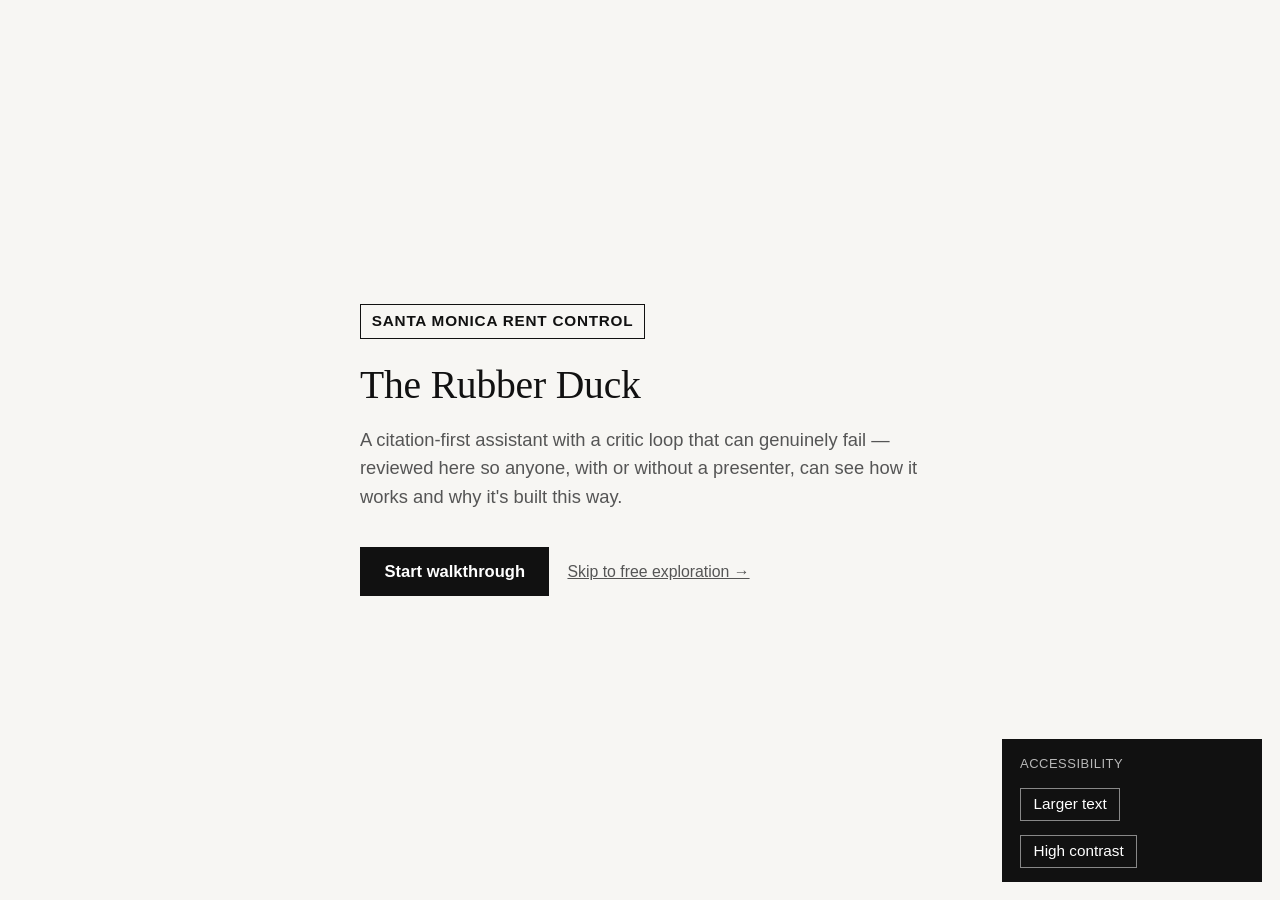
==== commit a32f8af0: "Merge origin/main into cell fixes Conflicts in demo.html, all in the critique pipeline. Resolved by " ====
--- a/demo.html
+++ b/demo.html
@@ -15,7 +15,11 @@
   :root {
     --bg: #f7f6f3; --card: #fff; --ink: #111; --accent: #e8a317;
     --muted: #555; --border: #ddd8cc; --rule: #111;
-    --ok: #1f7a3d; --fail: #b3261e; --tenant: #1c3f66; --landlord: #8a5a17;
+    /* Blue/orange, not green/red: a client flagged green as reading near-black
+       to some color vision. This pair (deuteranopia-safe) is the DEFAULT, not
+       an opt-in -- color is also never the ONLY signal (see .finding/.step
+       critique states below, which add icon + word + border style). */
+    --ok: #0f6ba8; --fail: #c1560c; --checking: #b8860b; --tenant: #1c3f66; --landlord: #8a5a17;
     --serif: Georgia, "Times New Roman", Times, serif;
     --sans: -apple-system, BlinkMacSystemFont, "Segoe UI", Helvetica, Arial, sans-serif;
   }
@@ -23,6 +27,19 @@
   html { font-size: 18px; } /* base bumped from browser default 16px: this demo
     is read from a projector at ~5m in a room, not on a monitor at 40cm --
     every rem-based size below scales up from this. */
+  html.a11y-large-text { font-size: 22.5px; } /* ~25% up, user-toggleable */
+
+  .a11y-bar { position: fixed; bottom: 1rem; right: 1rem; background: var(--ink); color: #fff; padding: .8rem 1rem; z-index: 999; font-size: .85rem; display: flex; gap: .8rem; align-items: center; flex-wrap: wrap; max-width: 260px; }
+  .a11y-bar button { font-family: var(--sans); background: none; border: 1px solid rgba(255,255,255,.5); color: #fff; padding: .35rem .7rem; font-size: .85rem; cursor: pointer; }
+  .a11y-bar button.on { background: var(--accent); border-color: var(--accent); color: #111; font-weight: 700; }
+  .a11y-bar .a11y-label { width: 100%; font-size: .72rem; opacity: .7; text-transform: uppercase; letter-spacing: .04em; }
+
+  /* High-contrast mode: thicker borders, muted text becomes full ink instead
+     of gray -- a second, independent accessibility toggle from text size. */
+  html.a11y-high-contrast { --muted: #111; --border: #111; }
+  html.a11y-high-contrast .step { border-width: 2px; }
+  html.a11y-high-contrast .step.critique-fail,
+  html.a11y-high-contrast .step.escalate { border-left-width: 6px; }
   body {
     font-family: var(--sans);
     background: var(--bg); color: var(--ink); line-height: 1.55;
@@ -33,17 +50,17 @@
   /* side queue -- Lily's vision, honestly labeled as a mockup */
   .queue { background: var(--ink); color: #fff; padding: 2rem 1.4rem; border-right: 1px solid var(--rule); }
   .queue h2 { font-family: var(--serif); font-size: 1rem; letter-spacing: .02em; opacity: .9; margin-bottom: .5rem; }
-  .queue .tag-mockup { font-size: .68rem; letter-spacing: .04em; text-transform: uppercase; border: 1px solid rgba(255,255,255,.35); padding: .2rem .5rem; display: inline-block; margin-bottom: 1.2rem; }
-  .ticket { border-top: 1px solid rgba(255,255,255,.2); padding: .8rem 0; font-size: .84rem; }
-  .ticket .channel { opacity: .65; font-size: .72rem; display: block; margin-bottom: .2rem; }
-  .status { display: inline-block; font-size: .68rem; font-weight: 700; letter-spacing: .03em; padding: .1rem 0; margin-top: .4rem; text-transform: uppercase; border-bottom: 1px solid currentColor; }
+  .queue .tag-mockup { font-size: .85rem; letter-spacing: .04em; text-transform: uppercase; border: 1px solid rgba(255,255,255,.35); padding: .2rem .5rem; display: inline-block; margin-bottom: 1.2rem; }
+  .ticket { border-top: 1px solid rgba(255,255,255,.2); padding: .8rem 0; font-size: .95rem; }
+  .ticket .channel { opacity: .65; font-size: .85rem; display: block; margin-bottom: .2rem; }
+  .status { display: inline-block; font-size: .85rem; font-weight: 700; letter-spacing: .03em; padding: .1rem 0; margin-top: .4rem; text-transform: uppercase; border-bottom: 1px solid currentColor; }
   .status.new { color: var(--accent); }
   .status.progress { color: #9fc4e8; }
   .status.done { color: #7fca9c; }
   .ticket.active { border-top: 1px solid var(--accent); padding-top: calc(.8rem - 1px); }
 
   main { padding: 2.6rem 2.6rem 3.5rem; max-width: 820px; }
-  .tag { display: inline-block; border: 1px solid var(--ink); color: var(--ink); font-size: .7rem; font-weight: 600; letter-spacing: .05em; text-transform: uppercase; padding: .25rem .6rem; margin-bottom: 1rem; }
+  .tag { display: inline-block; border: 1px solid var(--ink); color: var(--ink); font-size: .85rem; font-weight: 600; letter-spacing: .05em; text-transform: uppercase; padding: .25rem .6rem; margin-bottom: 1rem; }
   h1 { font-family: var(--serif); font-size: 1.9rem; font-weight: 400; letter-spacing: -.005em; margin-bottom: .4rem; line-height: 1.2; }
   .lead { color: var(--muted); margin-bottom: 1.8rem; max-width: 60ch; }
 
@@ -57,33 +74,36 @@
 
   .step { background: var(--card); border: 1px solid var(--border); border-left: 3px solid var(--ink); border-radius: 0; padding: 1.3rem 1.5rem; margin-bottom: 1rem; opacity: 0; transition: opacity .25s; }
   .step.show { opacity: 1; }
-  .step h3 { font-size: .78rem; text-transform: uppercase; letter-spacing: .06em; color: var(--muted); margin-bottom: .6rem; font-weight: 700; }
+  .step h3 { font-size: .85rem; text-transform: uppercase; letter-spacing: .06em; color: var(--muted); margin-bottom: .6rem; font-weight: 700; }
   .step .body { font-size: .95rem; max-width: 72ch; }
-  .step.critique-ok { border-left-color: var(--ok); }
+  /* Never color-only (WCAG 1.4.1): PASS gets a solid left border, FAIL gets a
+     dashed one -- distinguishable in grayscale, on top of the icon + word
+     already in the text itself. */
+  .step.critique-ok { border-left-color: var(--ok); border-left-style: solid; }
   .step.critique-ok h3 { color: var(--ok); }
-  .step.critique-fail { border-left-color: var(--fail); }
+  .step.critique-fail { border-left-color: var(--fail); border-left-style: dashed; border-left-width: 4px; }
   .step.critique-fail h3 { color: var(--fail); }
-  .step.escalate { border-left-color: var(--landlord); }
+  .step.escalate { border-left-color: var(--landlord); border-left-style: dashed; border-left-width: 4px; }
   .step.escalate h3 { color: var(--landlord); }
-  .cite { color: var(--muted); font-size: .8rem; }
+  .cite { color: var(--muted); font-size: .85rem; }
   .finding { font-size: .95rem; padding: .3rem 0; }
-  .finding.ok { color: var(--ok); }
-  .finding.fail { color: var(--fail); font-weight: 600; }
-
-  .urgency-pill { display: inline-block; font-size: .68rem; font-weight: 700; letter-spacing: .03em; text-transform: uppercase; padding: .1rem .5rem; margin-left: .5rem; border: 1px solid currentColor; vertical-align: middle; }
+  .finding.ok { color: var(--ok); border-bottom: 1px solid transparent; }
+  .finding.fail { color: var(--fail); font-weight: 700; border-bottom: 1px dashed var(--fail); padding-bottom: .25rem; }
+
+  .urgency-pill { display: inline-block; font-size: .85rem; font-weight: 700; letter-spacing: .03em; text-transform: uppercase; padding: .1rem .5rem; margin-left: .5rem; border: 1px solid currentColor; vertical-align: middle; }
   .urgency-pill.FAQ { color: var(--tenant); }
   .urgency-pill.normal { color: var(--muted); }
   .urgency-pill.URGENT { color: var(--fail); }
 
-  .channel-pill { display: inline-block; font-size: .76rem; font-weight: 600; padding: .15rem .6rem; border: 1px solid var(--ink); margin-right: .5rem; }
+  .channel-pill { display: inline-block; font-size: .85rem; font-weight: 600; padding: .15rem .6rem; border: 1px solid var(--ink); margin-right: .5rem; }
 
   .two-party { display: grid; grid-template-columns: 1fr 1fr; gap: 0; margin-top: .8rem; border: 1px solid var(--border); }
   @media (max-width: 620px) { .two-party { grid-template-columns: 1fr; } }
-  .party-card { padding: 1rem 1.1rem; font-size: .89rem; border-left: 3px solid transparent; }
+  .party-card { padding: 1rem 1.1rem; font-size: .95rem; border-left: 3px solid transparent; }
   .party-card.tenant { border-left-color: var(--tenant); border-right: 1px solid var(--border); }
   .party-card.landlord { border-left-color: var(--landlord); }
   @media (max-width: 620px) { .party-card.tenant { border-right: none; border-bottom: 1px solid var(--border); } }
-  .party-card .party-label { font-weight: 700; font-size: .7rem; text-transform: uppercase; letter-spacing: .05em; margin-bottom: .45rem; }
+  .party-card .party-label { font-weight: 700; font-size: .85rem; text-transform: uppercase; letter-spacing: .05em; margin-bottom: .45rem; }
   .party-card.tenant .party-label { color: var(--tenant); }
   .party-card.landlord .party-label { color: var(--landlord); }
   .party-fact { margin-bottom: .6rem; }
@@ -92,19 +112,19 @@
   .closing-question { margin-top: 1rem; font-family: var(--serif); font-style: italic; color: var(--muted); }
 
   .telemetry { background: var(--ink); color: #fff; border-radius: 0; padding: 1.4rem 1.5rem; margin-top: 1.5rem; }
-  .telemetry h3 { font-size: .78rem; text-transform: uppercase; letter-spacing: .06em; opacity: .8; margin-bottom: .8rem; font-weight: 700; }
+  .telemetry h3 { font-size: .85rem; text-transform: uppercase; letter-spacing: .06em; opacity: .8; margin-bottom: .8rem; font-weight: 700; }
   .telemetry-row { display: flex; justify-content: space-between; align-items: baseline; padding: .6rem 0; border-bottom: 1px solid rgba(255,255,255,.2); }
   .telemetry-row:last-child { border-bottom: none; }
   .telemetry-label { font-size: .85rem; opacity: .8; }
   .telemetry-value { font-family: var(--serif); font-size: 1.35rem; }
   .telemetry-value.accent { color: var(--accent); }
-  .telemetry-note { font-size: .72rem; opacity: .6; margin-top: .7rem; }
-
-  footer { margin-top: 2.2rem; padding-top: 1.2rem; border-top: 1px solid var(--border); font-size: .78rem; color: var(--muted); }
+  .telemetry-note { font-size: .85rem; opacity: .6; margin-top: .7rem; }
+
+  footer { margin-top: 2.2rem; padding-top: 1.2rem; border-top: 1px solid var(--border); font-size: .85rem; color: var(--muted); }
 
   /* tabs */
   .tab-bar { display: flex; gap: 1.6rem; margin-bottom: 1.8rem; border-bottom: 1px solid var(--ink); }
-  .tab-btn { background: none; font-family: var(--sans); border: none; font-size: .86rem; font-weight: 600; letter-spacing: .01em; color: var(--muted); padding: .7rem 0; cursor: pointer; border-bottom: 2px solid transparent; margin-bottom: -1px; }
+  .tab-btn { background: none; font-family: var(--sans); border: none; font-size: .95rem; font-weight: 600; letter-spacing: .01em; color: var(--muted); padding: .7rem 0; cursor: pointer; border-bottom: 2px solid transparent; margin-bottom: -1px; }
   .tab-btn.active { color: var(--ink); border-bottom-color: var(--accent); }
   .tab-btn:hover { color: var(--ink); }
 
@@ -112,27 +132,27 @@
   .supervisor-grid { display: grid; grid-template-columns: 1fr 1fr; gap: 0; border: 1px solid var(--border); }
   @media (max-width: 700px) { .supervisor-grid { grid-template-columns: 1fr; } }
   .sup-card { background: var(--card); border: 1px solid var(--border); padding: 1.2rem 1.4rem; }
-  .sup-card h3 { font-size: .78rem; text-transform: uppercase; letter-spacing: .06em; color: var(--muted); margin-bottom: .8rem; font-weight: 700; }
-  .sup-note { font-family: var(--serif); font-size: .84rem; color: var(--muted); font-style: italic; margin-bottom: .8rem; }
-  .staff-row { display: flex; justify-content: space-between; padding: .5rem 0; border-bottom: 1px solid var(--border); font-size: .88rem; }
+  .sup-card h3 { font-size: .85rem; text-transform: uppercase; letter-spacing: .06em; color: var(--muted); margin-bottom: .8rem; font-weight: 700; }
+  .sup-note { font-family: var(--serif); font-size: .95rem; color: var(--muted); font-style: italic; margin-bottom: .8rem; }
+  .staff-row { display: flex; justify-content: space-between; padding: .5rem 0; border-bottom: 1px solid var(--border); font-size: .95rem; }
   .staff-row:last-child { border-bottom: none; }
-  .staff-role { color: var(--muted); font-size: .78rem; }
+  .staff-role { color: var(--muted); font-size: .85rem; }
   .staff-count { font-weight: 600; }
-  .pill-leave { display: inline-block; color: var(--fail); font-size: .68rem; font-weight: 700; text-transform: uppercase; letter-spacing: .02em; border-bottom: 1px solid var(--fail); margin-left: .5rem; }
+  .pill-leave { display: inline-block; color: var(--fail); font-size: .85rem; font-weight: 700; text-transform: uppercase; letter-spacing: .02em; border-bottom: 1px solid var(--fail); margin-left: .5rem; }
   .speed-row { display: flex; align-items: center; gap: .7rem; padding: .4rem 0; font-size: .85rem; }
   .speed-name { width: 55px; flex-shrink: 0; }
   .speed-bar { flex: 1; height: 3px; background: var(--border); }
   .speed-fill { height: 100%; background: var(--accent); }
-  .speed-val { width: 110px; flex-shrink: 0; font-weight: 600; font-size: .8rem; }
-  .speed-trend { color: var(--ok); font-weight: 700; font-size: .72rem; }
-  .coverage-row, .requeue-row { font-size: .88rem; padding: .4rem 0; }
+  .speed-val { width: 110px; flex-shrink: 0; font-weight: 600; font-size: .85rem; }
+  .speed-trend { color: var(--ok); font-weight: 700; font-size: .85rem; }
+  .coverage-row, .requeue-row { font-size: .95rem; padding: .4rem 0; }
 
   /* address search (mockup, sample data) */
   .addr-row { display: flex; justify-content: space-between; align-items: center; background: var(--card); border: 1px solid var(--border); border-left: 3px solid transparent; padding: .9rem 1.1rem; margin-bottom: -1px; cursor: pointer; }
   .addr-row:hover { border-left-color: var(--accent); }
   .addr-row.selected { border-left-color: var(--accent); background: #fbf6ea; }
-  .addr-name { font-weight: 600; font-size: .92rem; }
-  .addr-meta { font-size: .78rem; color: var(--muted); }
+  .addr-name { font-weight: 600; font-size: .95rem; }
+  .addr-meta { font-size: .85rem; color: var(--muted); }
   .addr-count { display: flex; align-items: center; gap: .6rem; }
   .addr-count-num { font-family: var(--serif); font-size: 1.3rem; }
   .addr-count-num.high { color: var(--fail); }
@@ -140,15 +160,43 @@
   .addr-count-num.low { color: var(--muted); }
   .addr-detail-card { background: var(--card); border: 1px solid var(--ink); border-radius: 0; padding: 1.3rem 1.5rem; margin-top: 1.2rem; }
   .addr-detail-card h3 { font-family: var(--serif); font-weight: 400; font-size: 1.1rem; margin-bottom: .4rem; }
-  .addr-case-row { display: flex; justify-content: space-between; padding: .5rem 0; border-bottom: 1px solid var(--border); font-size: .86rem; }
+  .addr-case-row { display: flex; justify-content: space-between; padding: .5rem 0; border-bottom: 1px solid var(--border); font-size: .95rem; }
   .addr-case-row:last-child { border-bottom: none; }
   .addr-case-topic { font-weight: 600; }
   .addr-case-date { color: var(--muted); }
 
+  /* process rail -- shows the critic loop as a real pipeline, lighting up
+     exactly when run() reaches that stage (see flowStage() in JS), not a
+     decorative setTimeout animation. Never color-only: each resolved stage
+     dot shows a shape/icon distinct from color (✓/◐/✗), same rule as
+     .finding/.step below. */
+  .flow { border: 1px solid var(--border); padding: 1.3rem 1.5rem; margin-bottom: 1rem; cursor: pointer; }
+  .flow-hint { font-size: .85rem; color: var(--muted); text-align: right; margin-bottom: .8rem; }
+  .flow-stages { display: flex; align-items: center; flex-wrap: wrap; gap: 0; }
+  .flow-stage { display: flex; flex-direction: column; align-items: center; opacity: .25; transition: opacity .15s; min-width: 92px; }
+  .flow-stage.active { opacity: 1; }
+  .flow-dot { width: 14px; height: 14px; border: 2px solid var(--ink); background: #fff; border-radius: 50%; margin-bottom: .5rem; position: relative; }
+  .flow-stage.ok .flow-dot { border-color: var(--ok); background: var(--ok); }
+  .flow-stage.ok .flow-dot::after { content: "✓"; position: absolute; inset: 0; display: flex; align-items: center; justify-content: center; color: #fff; font-size: 10px; font-weight: 700; }
+  .flow-stage.checking .flow-dot { border-color: var(--checking); background: var(--checking); }
+  .flow-stage.checking .flow-dot::after { content: "◐"; position: absolute; inset: 0; display: flex; align-items: center; justify-content: center; color: #fff; font-size: 10px; }
+  .flow-stage.fail .flow-dot { border-color: var(--fail); background: var(--fail); border-style: dashed; }
+  .flow-stage.fail .flow-dot::after { content: "✗"; position: absolute; inset: 0; display: flex; align-items: center; justify-content: center; color: #fff; font-size: 10px; font-weight: 700; }
+  .flow-label { font-size: .85rem; font-weight: 700; letter-spacing: .03em; text-transform: uppercase; }
+  .flow-detail { font-size: .85rem; color: var(--muted); text-align: center; min-height: 1.2em; margin-top: .2rem; }
+  .flow-arrow { flex: 0 0 auto; width: 28px; text-align: center; color: var(--border); font-size: 1.1rem; opacity: .4; }
+  .flow-arrow.active { color: var(--ink); opacity: 1; }
+  .flow-gate { margin-top: 1rem; padding: .7rem 1rem; border: 1px dashed var(--fail); color: var(--fail); font-weight: 700; font-size: .95rem; text-align: center; display: none; }
+  .flow-gate.show { display: block; }
+  .flow-gate.show::before { content: "✗ HALTED: "; }
+  @media (prefers-reduced-motion: reduce) {
+    .flow-stage, .flow-arrow { transition: none; }
+  }
+
   /* splash + guided walkthrough */
   .splash { min-height: 100vh; display: flex; align-items: center; justify-content: center; padding: 2rem; }
   .splash-inner { max-width: 560px; text-align: left; }
-  .splash-tag { display: inline-block; border: 1px solid var(--ink); font-size: .7rem; font-weight: 600; letter-spacing: .05em; text-transform: uppercase; padding: .25rem .6rem; margin-bottom: 1.3rem; }
+  .splash-tag { display: inline-block; border: 1px solid var(--ink); font-size: .85rem; font-weight: 600; letter-spacing: .05em; text-transform: uppercase; padding: .25rem .6rem; margin-bottom: 1.3rem; }
   .splash h1 { font-size: 2.2rem; margin-bottom: .9rem; }
   .splash .lead { font-size: 1.02rem; margin-bottom: 2rem; }
   .splash-actions { display: flex; gap: 1rem; align-items: center; flex-wrap: wrap; }
@@ -158,12 +206,26 @@
   button.link:hover { color: var(--ink); }
 
   .walk-bar { display: flex; justify-content: space-between; align-items: center; margin-bottom: 1.4rem; padding-bottom: 1rem; border-bottom: 1px solid var(--ink); }
-  .walk-step-count { font-size: .8rem; font-weight: 600; letter-spacing: .03em; text-transform: uppercase; color: var(--muted); }
+  .walk-step-count { font-size: .95rem; font-weight: 600; letter-spacing: .03em; text-transform: uppercase; color: var(--muted); }
   .walk-caption { font-family: var(--serif); font-size: 1.05rem; margin-bottom: 1.5rem; max-width: 62ch; }
   .walk-nav { display: flex; gap: .8rem; margin-top: 1.6rem; align-items: center; }
+
+  /* phone intake -- the biggest functional gap the client found live: "if
+     I'm taking the calls, how do I get the question into the app?" Today
+     that's paper and a pen. This is a typed field standing in for that,
+     going through the exact same draft/critique/deliver pipeline as any
+     other channel -- not a separate, unverified path. */
+  .intake-toggle { display: flex; gap: .5rem; margin-bottom: 1rem; }
+  .phone-intake-box textarea:focus { outline: 2px solid var(--accent); outline-offset: 2px; }
 </style>
 </head>
 <body>
+
+<div class="a11y-bar">
+  <span class="a11y-label">Accessibility</span>
+  <button id="a11y-text-btn" onclick="toggleA11yText()">Larger text</button>
+  <button id="a11y-contrast-btn" onclick="toggleA11yContrast()">High contrast</button>
+</div>
 
 <div class="splash" id="splash">
   <div class="splash-inner">
@@ -209,7 +271,12 @@
         <p class="lead">The critique is code that checks the draft against cited facts — it can genuinely fail, it's not an LLM saying "I already checked myself."</p>
       </div>
 
-      <div class="question-box">
+      <div class="intake-toggle">
+        <button class="tab-btn active" id="intake-btn-preset" onclick="switchIntake('preset')">Preset cases</button>
+        <button class="tab-btn" id="intake-btn-phone" onclick="switchIntake('phone')">📞 Live phone intake</button>
+      </div>
+
+      <div class="question-box" id="intake-preset">
         <select id="questions" onchange="onQuestionChange()">
           <option value="0">📞 Phone — What is the 2026 general adjustment and is there a dollar cap?</option>
           <option value="1">💬 Text — My tenancy started in November 2025. Am I eligible for the September 2026 adjustment?</option>
@@ -222,7 +289,15 @@
         <button class="ask" onclick="run()">Ask</button>
       </div>
 
-      <p class="cite" style="margin-top:-1.2rem; margin-bottom:1.8rem; max-width:72ch;">Channel intake is designed for phone, SMS and email, but is not wired to live channels in this demo. The channel shown on each ticket and reply is the intended routing, not a real send.</p>
+      <div id="intake-phone" style="display:none;">
+        <p class="lead" style="margin-bottom:.8rem;">"If I'm taking the calls, how do I get the person's question into the app?" — client, verbatim. Today that's paper and a pen. Type what the caller says, as they say it.</p>
+        <div class="phone-intake-box">
+          <textarea id="phone-intake-text" rows="3" placeholder="Type what the caller is saying, in their words..." style="width:100%; font-family:var(--sans); font-size:.95rem; padding:.8rem; border:1px solid var(--ink); border-radius:0; resize:vertical;"></textarea>
+          <button class="ask" style="margin-top:.7rem;" onclick="submitPhoneIntake()">Submit as phone ticket</button>
+        </div>
+      </div>
+
+      <p class="cite" style="margin-top:1.2rem; margin-bottom:1.8rem; max-width:72ch;">Channel intake is designed for phone, SMS and email, but is not wired to live channels in this demo. The channel shown on each ticket and reply is the intended routing, not a real send.</p>
 
       <div id="steps"></div>
 
@@ -254,8 +329,8 @@
 
         <div class="sup-card">
           <h3>Coverage</h3>
-          <div class="coverage-row"><span class="finding fail" style="padding:0;">Sam</span> — out next 2 days, <strong>4 cases reassigned</strong> to Maria &amp; Priya</div>
-          <div class="coverage-row">All other staff — <span class="finding ok" style="padding:0;">covered</span></div>
+          <div class="coverage-row"><span class="finding fail" style="padding:0;">✗ OUT: Sam</span> — out next 2 days, <strong>4 cases reassigned</strong> to Maria &amp; Priya</div>
+          <div class="coverage-row">All other staff — <span class="finding ok" style="padding:0;">✓ COVERED</span></div>
         </div>
 
         <div class="sup-card">
@@ -503,6 +578,95 @@
 // by hand doesn't advance the guided steps, it just runs that case.
 function onQuestionChange() {
   run();
+}
+
+// Accessibility toggles, requested explicitly by the client as something
+// "the user can click." Both persist in localStorage so a reload keeps the
+// choice. Fails silently if localStorage is unavailable (e.g. file:// in
+// some strict browser configs) -- the toggle still works for the session,
+// it just won't survive a reload.
+function _a11ySave(key, val) {
+  try { localStorage.setItem(key, val ? '1' : '0'); } catch (e) { /* no-op */ }
+}
+function _a11yLoad(key) {
+  try { return localStorage.getItem(key) === '1'; } catch (e) { return false; }
+}
+
+function toggleA11yText() {
+  const on = !document.documentElement.classList.contains('a11y-large-text');
+  document.documentElement.classList.toggle('a11y-large-text', on);
+  document.getElementById('a11y-text-btn').classList.toggle('on', on);
+  _a11ySave('a11y-large-text', on);
+}
+
+function toggleA11yContrast() {
+  const on = !document.documentElement.classList.contains('a11y-high-contrast');
+  document.documentElement.classList.toggle('a11y-high-contrast', on);
+  document.getElementById('a11y-contrast-btn').classList.toggle('on', on);
+  _a11ySave('a11y-high-contrast', on);
+}
+
+function initA11yFromStorage() {
+  if (_a11yLoad('a11y-large-text')) {
+    document.documentElement.classList.add('a11y-large-text');
+    document.getElementById('a11y-text-btn').classList.add('on');
+  }
+  if (_a11yLoad('a11y-high-contrast')) {
+    document.documentElement.classList.add('a11y-high-contrast');
+    document.getElementById('a11y-contrast-btn').classList.add('on');
+  }
+}
+initA11yFromStorage();
+
+// Phone intake: the same topic-matching duck.py does server-side, ported to
+// JS for this zero-network demo (same pattern as FACTS/TWO_PARTY above --
+// this is a re-implementation of duck.py's _detect_topics/_detect_urgency/
+// _detect_escalate_topic, not a different set of rules).
+function _phoneDetectTopics(q) {
+  q = q.toLowerCase();
+  const topics = [];
+  if (/ajuste|aumento|increase|general adjustment|cuanto/.test(q)) topics.push('ga_2026_pct', 'ga_2026_cap', 'ga_2026_effective');
+  if (/elegib|eligib|califico|qualify/.test(q)) topics.push('ga_eligibility');
+  if (/acumul|banked/.test(q)) topics.push('banked_cap');
+  if (/desalojo|eviction|causa justa|just cause/.test(q)) topics.push('just_cause_eviction');
+  return topics;
+}
+function _phoneDetectEscalate(q) {
+  return /airbnb|short.term|adu|accessory dwelling|granny flat/i.test(q);
+}
+function _phoneDetectUrgency(q) {
+  q = q.toLowerCase();
+  if (/eviction|desalojo|notice to vacate|sheriff|lockout|3.day notice/.test(q)) return 'URGENT';
+  return 'normal';
+}
+
+function switchIntake(mode) {
+  document.getElementById('intake-preset').style.display = mode === 'preset' ? '' : 'none';
+  document.getElementById('intake-phone').style.display = mode === 'phone' ? '' : 'none';
+  document.getElementById('intake-btn-preset').classList.toggle('active', mode === 'preset');
+  document.getElementById('intake-btn-phone').classList.toggle('active', mode === 'phone');
+}
+
+function submitPhoneIntake() {
+  const text = document.getElementById('phone-intake-text').value.trim();
+  if (!text) return;
+  // Builds the SAME shape run() already consumes for preset cases -- this
+  // goes through the identical draft/critique/deliver pipeline, not a
+  // separate unverified path just because the input was typed live.
+  const topics = _phoneDetectTopics(text);
+  const escalate = _phoneDetectEscalate(text);
+  const ticket = {
+    q: text,
+    channel: 'phone',
+    urgency: _phoneDetectUrgency(text),
+    topics: escalate ? undefined : topics,
+    escalate: escalate,
+    escalateReason: escalate
+      ? 'This call mentions a topic (short-term rental or accessory dwelling unit) the official source doesn\'t cover with a specific, safe rule. Escalating to human staff.'
+      : undefined,
+    forceFail: !escalate && topics.length === 0,
+  };
+  runTicket(ticket);
 }
 
 function switchTab(tab) {
@@ -598,6 +762,76 @@
   return `<div class="step ${cls}"><h3>${title}</h3><div class="body">${bodyHTML}</div></div>`;
 }
 
+// Process rail: makes the critic loop tangible as a pipeline, lighting up
+// IN THE SAME PLACE where run() actually does that work -- not a separate
+// setTimeout animation guessing at timing. Client's hard rule, verbatim:
+// "one of the worst things in the world is fake progress... I'm allergic to
+// that." So each stage lights up exactly when run() reaches that point, and
+// the only artificial delay is a short pause AFTER real work completes, just
+// long enough for a human eye to register the stage -- never simulating work
+// that isn't happening. If CRITIQUE blocks, the rail visibly stops there;
+// DELIVER never lights up. Skippable by click (sets a flag run() checks).
+const FLOW_STAGES = ['INTAKE', 'RETRIEVE', 'DRAFT', 'CRITIQUE', 'TWO-PARTY', 'DELIVER'];
+let _flowSkip = false;
+
+function flowRailHTML() {
+  return `
+    <div class="flow" id="flow-rail" onclick="_flowSkip = true">
+      <div class="flow-hint">Click to skip →</div>
+      <div class="flow-stages">
+        ${FLOW_STAGES.map((s, i) => `
+          ${i > 0 ? `<div class="flow-arrow" id="flow-arrow-${i}">→</div>` : ''}
+          <div class="flow-stage" id="flow-stage-${i}">
+            <div class="flow-dot"></div>
+            <div class="flow-label">${s}</div>
+            <div class="flow-detail" id="flow-detail-${i}"></div>
+          </div>
+        `).join('')}
+      </div>
+      <div class="flow-gate" id="flow-gate"></div>
+    </div>
+  `;
+}
+
+async function flowPause(ms) {
+  // Real minimum pause for human perception, skipped entirely if the user
+  // clicked to skip or if the browser prefers reduced motion -- in neither
+  // case does the STAGE ORDER change, only whether we linger on it.
+  const reducedMotion = window.matchMedia && window.matchMedia('(prefers-reduced-motion: reduce)').matches;
+  if (_flowSkip || reducedMotion) return;
+  await new Promise(r => setTimeout(r, ms));
+}
+
+// Lights a stage the moment the real work for it has happened. `state` is
+// 'ok' | 'checking' | 'fail' -- always paired with an icon+word in the
+// detail text, never color alone (WCAG 1.4.1, client-flagged defect).
+async function flowStage(i, detail, state) {
+  if (_flowSkip) return;
+  const stageEl = document.getElementById(`flow-stage-${i}`);
+  if (!stageEl) return; // rail was removed (skip or already finished)
+  stageEl.classList.add('active');
+  if (state) stageEl.classList.add(state);
+  const detailEl = document.getElementById(`flow-detail-${i}`);
+  if (detailEl) detailEl.textContent = detail;
+  const arrow = document.getElementById(`flow-arrow-${i}`);
+  if (arrow) arrow.classList.add('active');
+  await flowPause(350);
+}
+
+function flowGateClosed(message) {
+  if (_flowSkip) return;
+  const gate = document.getElementById('flow-gate');
+  if (!gate) return;
+  gate.textContent = message;
+  gate.classList.add('show');
+}
+
+function flowRemove() {
+  const rail = document.getElementById('flow-rail');
+  if (rail) rail.remove();
+  _flowSkip = false;
+}
+
 async function show(html) {
   document.getElementById('steps').insertAdjacentHTML('beforeend', html);
   await new Promise(r => setTimeout(r, 40));
@@ -618,12 +852,37 @@
 let running = false;
 
 async function run() {
+  const idx = parseInt(document.getElementById('questions').value);
+  await runTicket(QUESTIONS[idx]);
+}
+
+// Re-entrancy guard. It wraps the pipeline instead of sitting inside it, so
+// the flag is released in `finally` even if a step throws -- a stuck flag
+// would leave the demo permanently unable to answer, which is a worse failure
+// on stage than the double-run it prevents. Both entry points (the preset Ask
+// button and live phone intake) funnel through here, so both are covered.
+async function runTicket(p) {
   if (running) return;
   running = true;
+  try {
+    await runPipeline(p);
+  } finally {
+    running = false;
+  }
+}
+
+// Shared by preset cases AND live phone intake -- one pipeline, not two.
+// A ticket typed live goes through the exact same draft/critique/deliver
+// steps as any preset case; the only difference is where `p` came from.
+async function runPipeline(p) {
   const t0 = performance.now();
   document.getElementById('steps').innerHTML = '';
-  const idx = parseInt(document.getElementById('questions').value);
-  const p = QUESTIONS[idx];
+
+  document.getElementById('steps').insertAdjacentHTML('beforeend', flowRailHTML());
+
+  // STAGE 0: INTAKE -- this IS the real intake data (channel/urgency), just
+  // read from `p`; the rail lights up the moment we display it.
+  await flowStage(0, `${p.channel} · ${p.urgency.toLowerCase()}`, 'ok');
 
   // STEP 1 -- ticket comes in on a channel, visible
   await show(stepHTML('', '1 · Ticket received',
@@ -634,13 +893,18 @@
 
   // STEP 2 -- Airbnb / short-term always escalates, no fact-based answer generated
   if (p.escalate) {
+    await flowStage(1, 'no covered topic', 'checking');
+    await flowStage(2, '—', 'checking');
+    await flowStage(3, 'out of scope — escalate', 'fail');
+    flowGateClosed('out of scope, escalating — flow stops here');
+    await flowPause(500);
+    flowRemove();
     await show(stepHTML('escalate', '2 · Escalation triggered', p.escalateReason));
     await show(stepHTML('escalate', '3 · Final response',
       `[${CHANNEL_LABEL[p.channel]}] This request needs direct attention from our staff -- I'm escalating it right now so someone can contact you with a specific answer. In the meantime you can check santamonica.gov/rentcontrol.` +
       `<div class="closing-question">Does this cover your question, or do you need more info?</div>`
     ));
-    renderTelemetry(idx, t0, true);
-    running = false;
+    renderTelemetry(t0, true);
     return;
   }
 
@@ -651,43 +915,81 @@
   // landlord as for a tenant -- this is the case that proves it.
   if (p.partialEscalate) {
     const cited = p.topics.map(t => `${FACTS[t].label}: ${FACTS[t].value} [${FACTS[t].citation}]`).join(' — ');
+    await flowStage(1, `${p.topics.length} fact(s) matched`, 'ok');
+    await flowStage(2, 'partial draft assembled', 'ok');
+    await flowStage(3, 'partial — escalate remainder', 'checking');
+    flowGateClosed('general rule cited, specific case escalated');
+    await flowPause(500);
+    flowRemove();
     await show(stepHTML('', '2 · Draft (the one fact we can cite)', cited));
     await show(stepHTML('escalate', '3 · Critique: general rule cited, specific determination escalated', p.escalateReason));
     await show(stepHTML('escalate', '4 · Final response',
       `[${CHANNEL_LABEL[p.channel]}] Here's what applies in general: ${cited}. For your specific situation, this needs a full review by our staff -- I'm escalating it now so someone can walk through the details with you. In the meantime you can check santamonica.gov/rentcontrol.` +
       `<div class="closing-question">Does this cover your question, or do you need more info?</div>`
     ));
-    renderTelemetry(idx, t0, false, false, true);
-    running = false;
+    renderTelemetry(t0, false, false, true);
     return;
   }
+
+  // STAGE 1: RETRIEVE -- real result of topic matching against p.topics.
+  await flowStage(1, `${(p.topics || []).length} fact(s) matched`, 'ok');
 
   // STEP 2 -- draft (not yet verified)
   let draft = p.topics.map(t => `${FACTS[t].label}: ${FACTS[t].value} [${FACTS[t].citation}]`).join(' — ');
-  if (p.forceFail) draft = 'the 2026 general adjustment is 8%, no source'; // deliberately off-spec draft, to show the critique genuinely catches it
-  await show(stepHTML('', '2 · Draft (not yet verified)', draft));
+  if (p.forceFail && p.topics.length) draft = 'the 2026 general adjustment is 8%, no source'; // deliberately off-spec draft (preset trap case), to show the critique genuinely catches it
+  await flowStage(2, 'assembled with citations', 'ok');
+  await show(stepHTML('', '2 · Draft (not yet verified)', draft || '(no matching topic found)'));
+
+  // STAGE 3: CRITIQUE -- lights up 'checking' the instant we start the real
+  // verification loop below, THEN resolves to ok/fail based on what that
+  // loop actually finds. No stage here is decorative: the icon+word only
+  // appear once the check they describe has run.
+  await flowStage(3, 'checking against facts table…', 'checking');
 
   // STEP 3 -- CRITIQUE: real check against the facts table, can fail.
   // Nothing here knows which question was asked or which one is "the trap".
   // It reads the draft it was handed, so it can fail on any input: every
   // numeric claim must appear in the facts table, and every topic must carry
-  // its citation. No special case, no pre-written verdict.
+  // its citation. No special case, no pre-written verdict. The verdict is
+  // COMPUTED, never hardcoded -- a pre-written FAIL for the trap case would
+  // make the one thing this demo claims to prove into theatre.
+  // Never color-only (WCAG 1.4.1): every state carries an icon AND an
+  // explicit word (VERIFIED / BLOCKED), not just a color.
+  //
+  // NUM matches percentages and dollar amounts ONLY. Do not broaden it. A
+  // looser digit pattern extracts "001" from the citation "Resolution 26-001"
+  // and turns the flagship happy-path question red on stage.
   const NUM = /\d+(?:\.\d+)?%|\$[\d,]+/g;
   const KNOWN_NUMBERS = new Set(Object.values(FACTS).flatMap(f => f.value.match(NUM) || []));
   const findings = [];
-  for (const num of draft.match(NUM) || []) {
-    if (!KNOWN_NUMBERS.has(num)) {
-      findings.push(`<div class="finding fail">✗ FAIL: "${num}" does not appear in the official facts table — invented number detected</div>`);
+  if (p.topics.length === 0) {
+    // Live phone intake (or any ticket) that matched no topic at all -- the
+    // honest failure, same as duck.py's "no relevant fact found" path.
+    findings.push('<div class="finding fail">✗ BLOCKED: no topic in this question matched anything in the official facts table</div>');
+  } else {
+    for (const num of draft.match(NUM) || []) {
+      if (!KNOWN_NUMBERS.has(num)) {
+        findings.push(`<div class="finding fail">✗ BLOCKED: "${num}" does not appear in the official facts table — invented number detected</div>`);
+      }
     }
-  }
-  for (const t of p.topics) {
-    if (draft.includes(FACTS[t].citation)) {
-      findings.push(`<div class="finding ok">✓ "${FACTS[t].label}" verified against ${FACTS[t].citation}</div>`);
-    } else {
-      findings.push(`<div class="finding fail">✗ FAIL: "${FACTS[t].label}" is stated without a citation</div>`);
+    for (const t of p.topics) {
+      if (draft.includes(FACTS[t].citation)) {
+        findings.push(`<div class="finding ok">✓ VERIFIED: "${FACTS[t].label}" checked against ${FACTS[t].citation}</div>`);
+      } else {
+        findings.push(`<div class="finding fail">✗ BLOCKED: "${FACTS[t].label}" is stated without a citation</div>`);
+      }
     }
   }
   const failed = findings.some(h => h.includes('fail'));
+  // Resolve the CRITIQUE dot to what the check above actually found.
+  document.getElementById('flow-stage-3').classList.remove('checking');
+  document.getElementById('flow-stage-3').classList.add(failed ? 'fail' : 'ok');
+  document.getElementById('flow-detail-3').textContent = failed ? 'BLOCKED — uncited claim' : 'VERIFIED';
+  if (failed) {
+    flowGateClosed('critique failed, answer withheld — flow stops here');
+    await flowPause(500);
+    flowRemove();
+  }
   await show(stepHTML(failed ? 'critique-fail' : 'critique-ok', '3 · Critique (code, not another prompt)', findings.join('')));
 
   // STEP 4 -- final response: gentle fail. Same refusal (no citation, no
@@ -696,8 +998,7 @@
     await show(stepHTML('critique-fail', '4 · Final response (gentle fail)',
       `[${CHANNEL_LABEL[p.channel]}] ${GENTLE_FAIL[p.channel]}`
     ));
-    renderTelemetry(idx, t0, false, true);
-    running = false;
+    renderTelemetry(t0, false, true);
     return;
   }
 
@@ -709,6 +1010,13 @@
     <div class="party-card landlord"><div class="party-label">If you're a landlord</div><div class="party-fact">${TWO_PARTY[t].landlord}</div></div>
   `).join('');
 
+  // STAGE 4/5: critique passed, so the rail reaches TWO-PARTY and DELIVER --
+  // this only happens on the code path that actually built both.
+  await flowStage(4, partyCards ? 'tenant + landlord' : '—', 'ok');
+  await flowStage(5, `via ${p.channel}`, 'ok');
+  await flowPause(400);
+  flowRemove();
+
   await show(stepHTML('', '4 · Final response', finalHTML));
   if (partyCards) {
     await show(stepHTML('', '5 · How this applies to your situation', `<div class="two-party">${partyCards}</div>`));
@@ -717,11 +1025,10 @@
     `<span class="closing-question">Does this cover your question, or do you need more info?</span>`
   ));
 
-  renderTelemetry(idx, t0, false, false);
-  running = false;
-}
-
-function renderTelemetry(idx, t0, escalated, blocked, partialEscalated) {
+  renderTelemetry(t0, false, false);
+}
+
+function renderTelemetry(t0, escalated, blocked, partialEscalated) {
   const elapsed = fmtMinutes(t0);
   let outcomeLabel = "Resolved without human staff";
   if (escalated) outcomeLabel = "Escalated to human staff (correct outcome — topic outside official source)";
